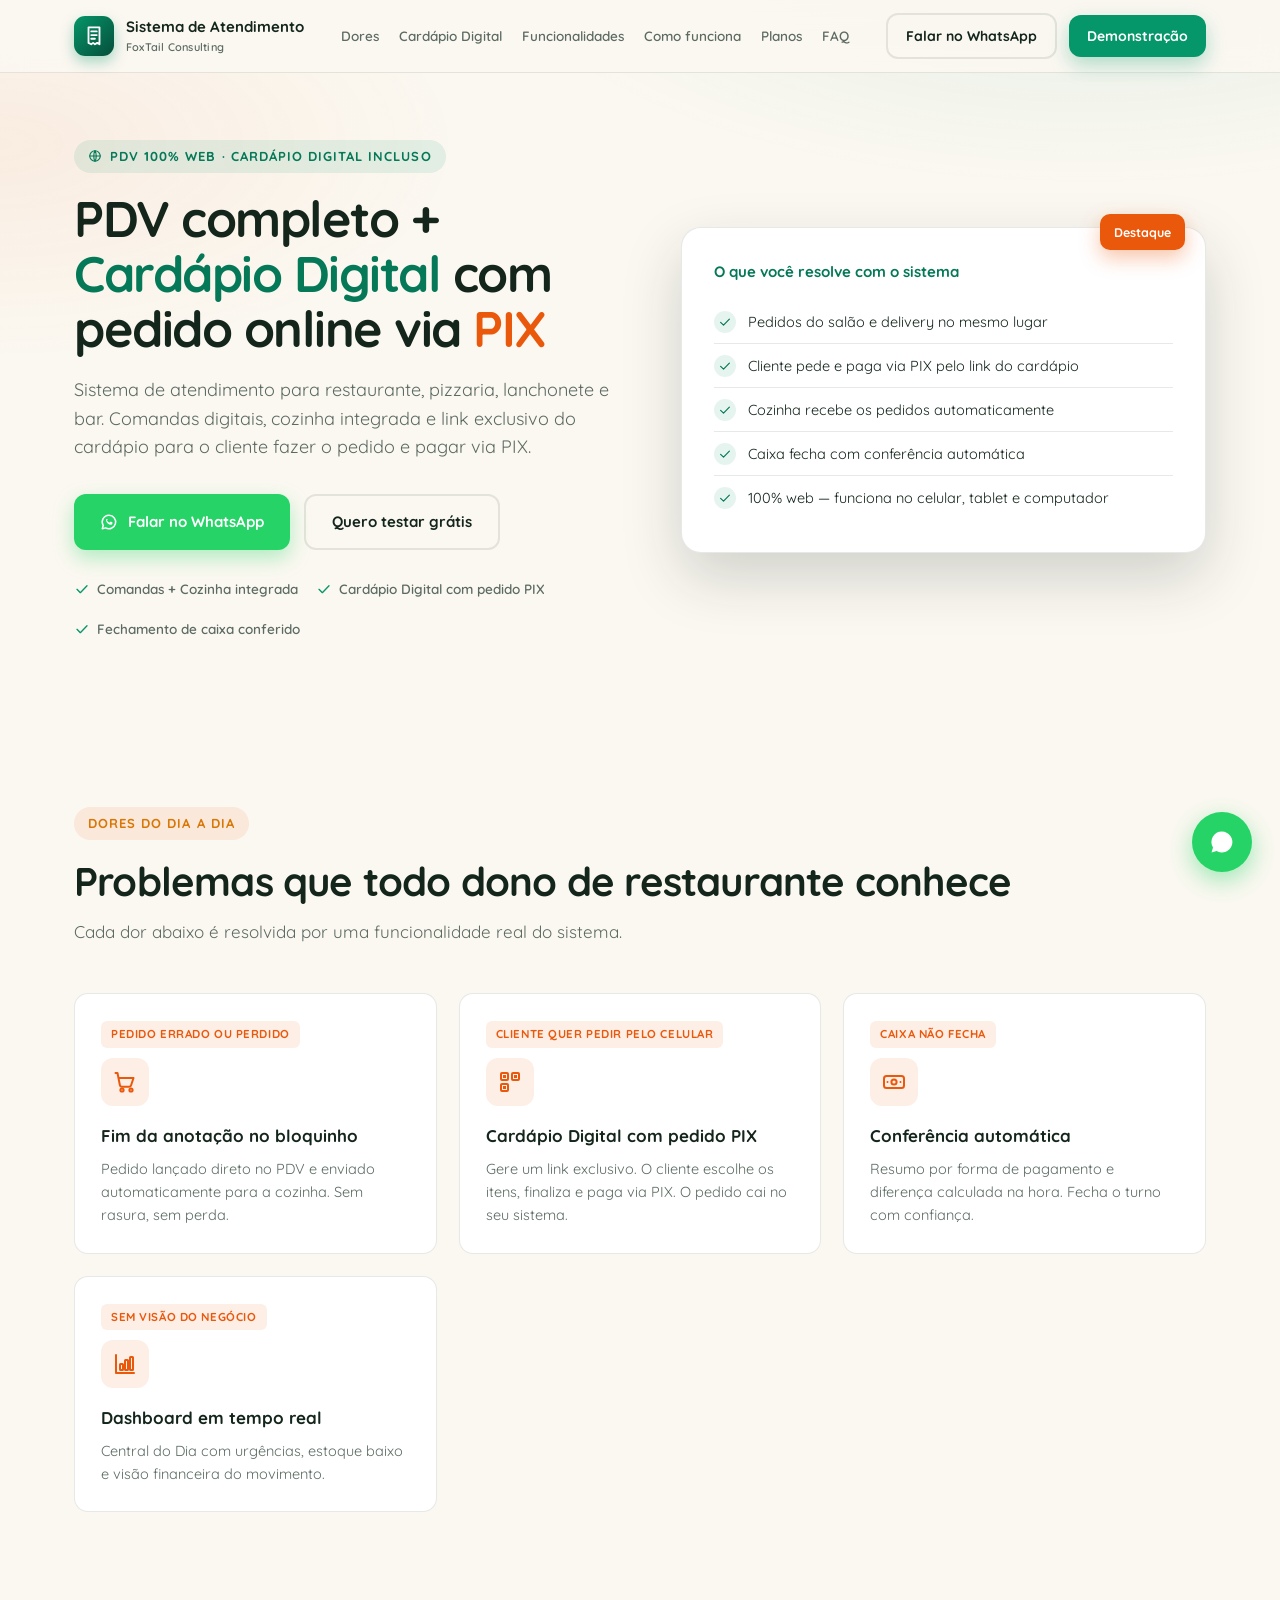
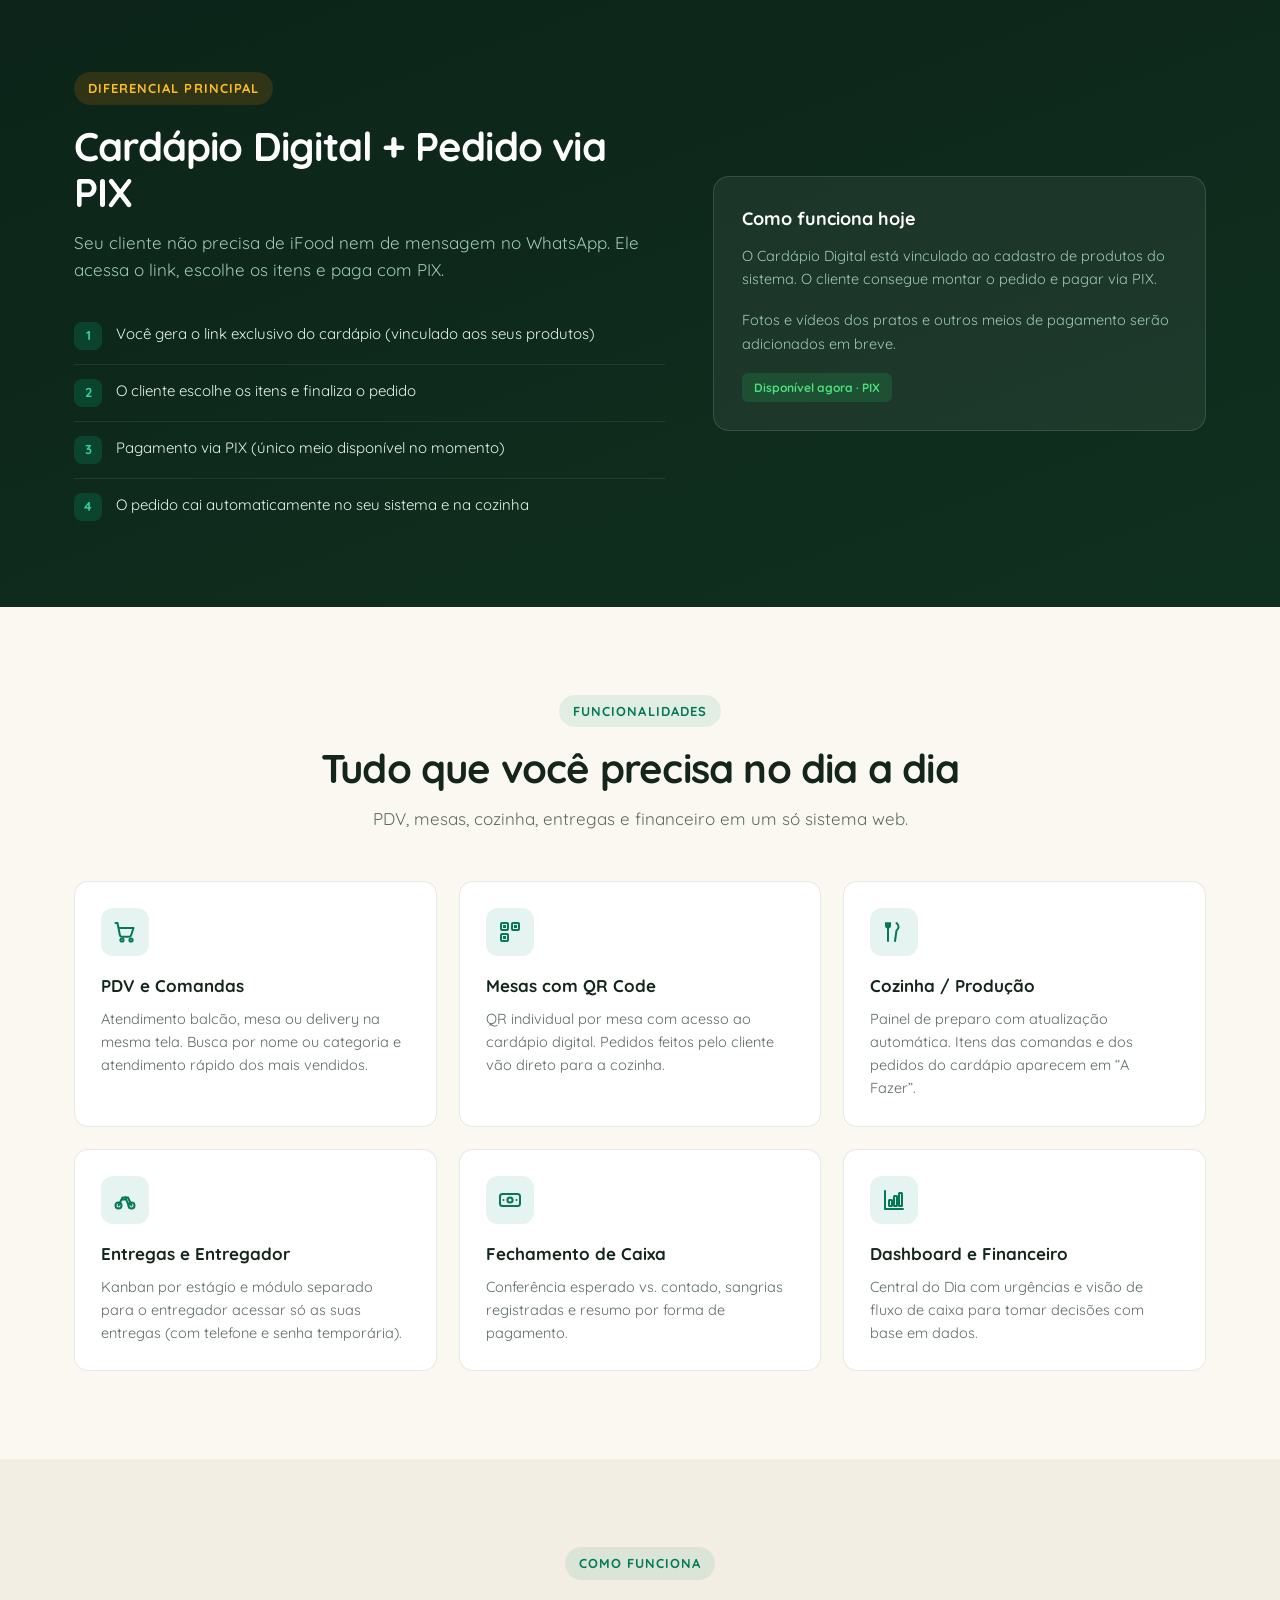
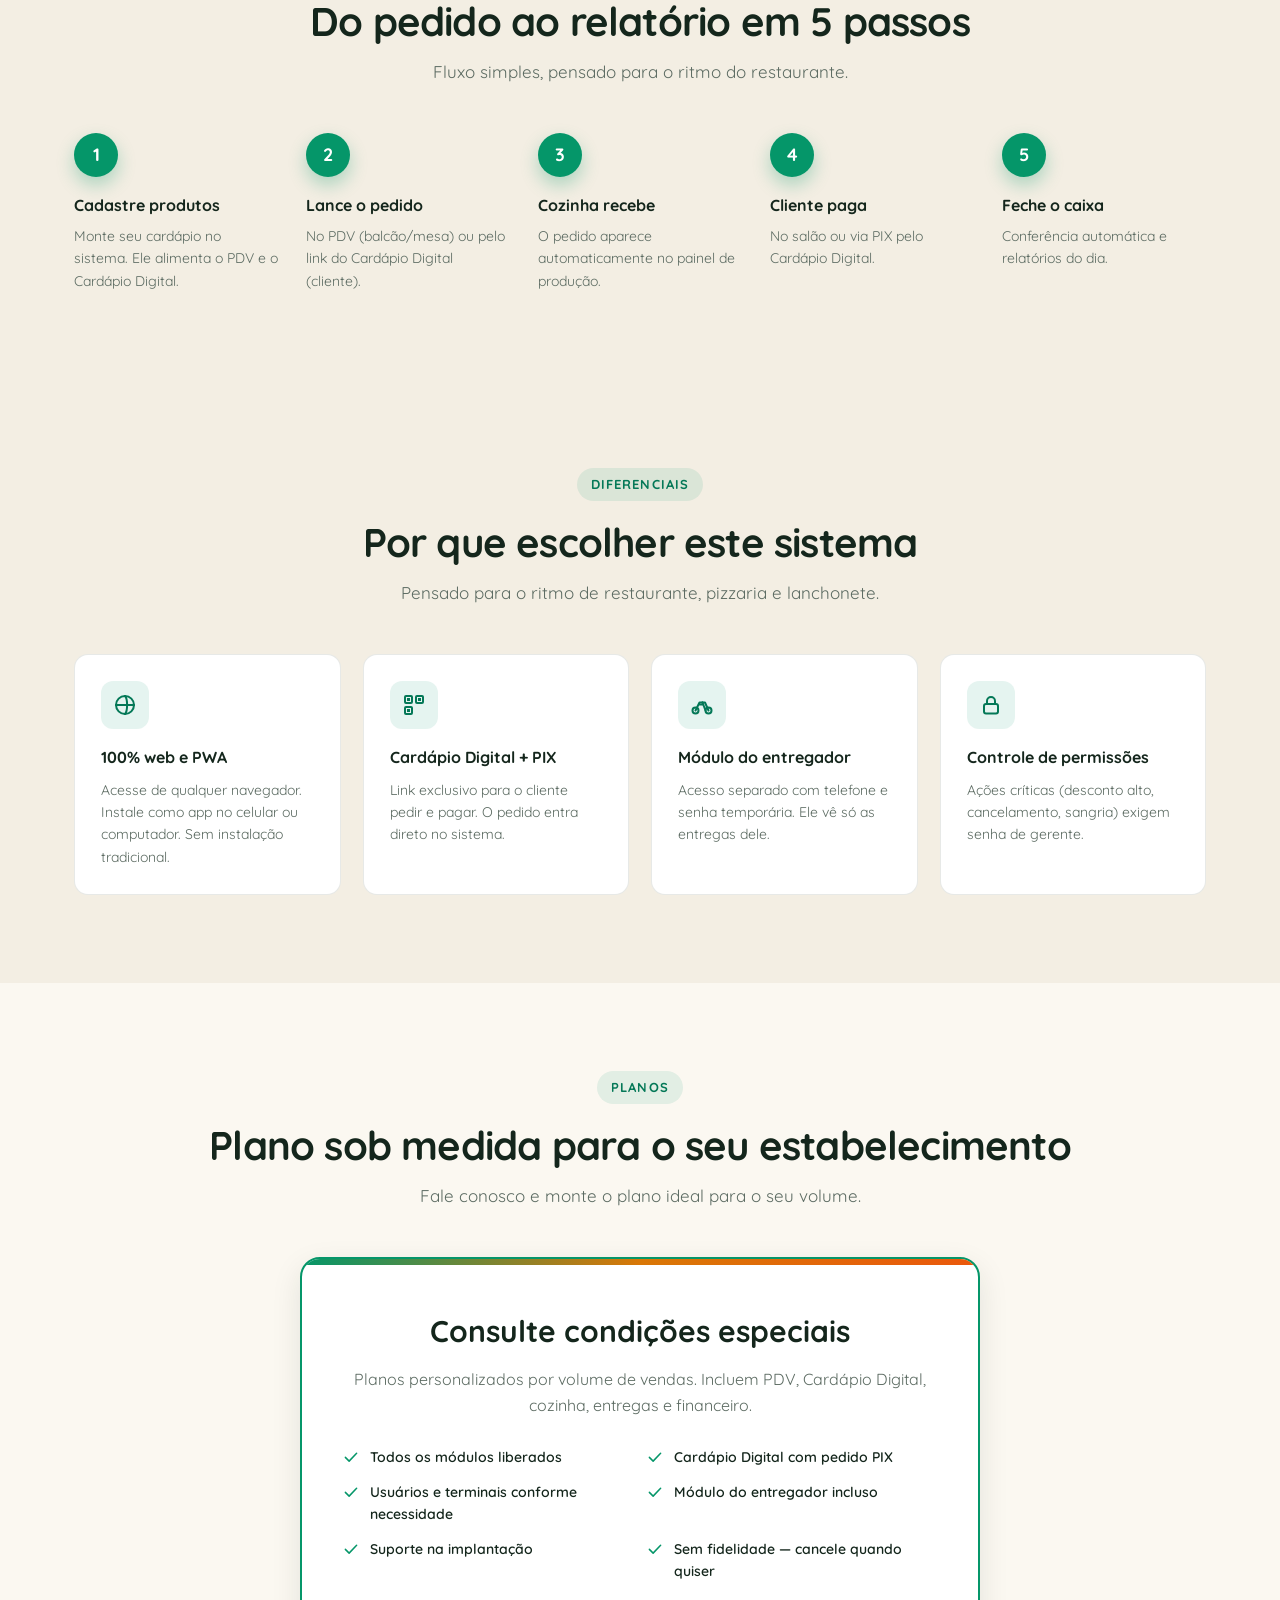
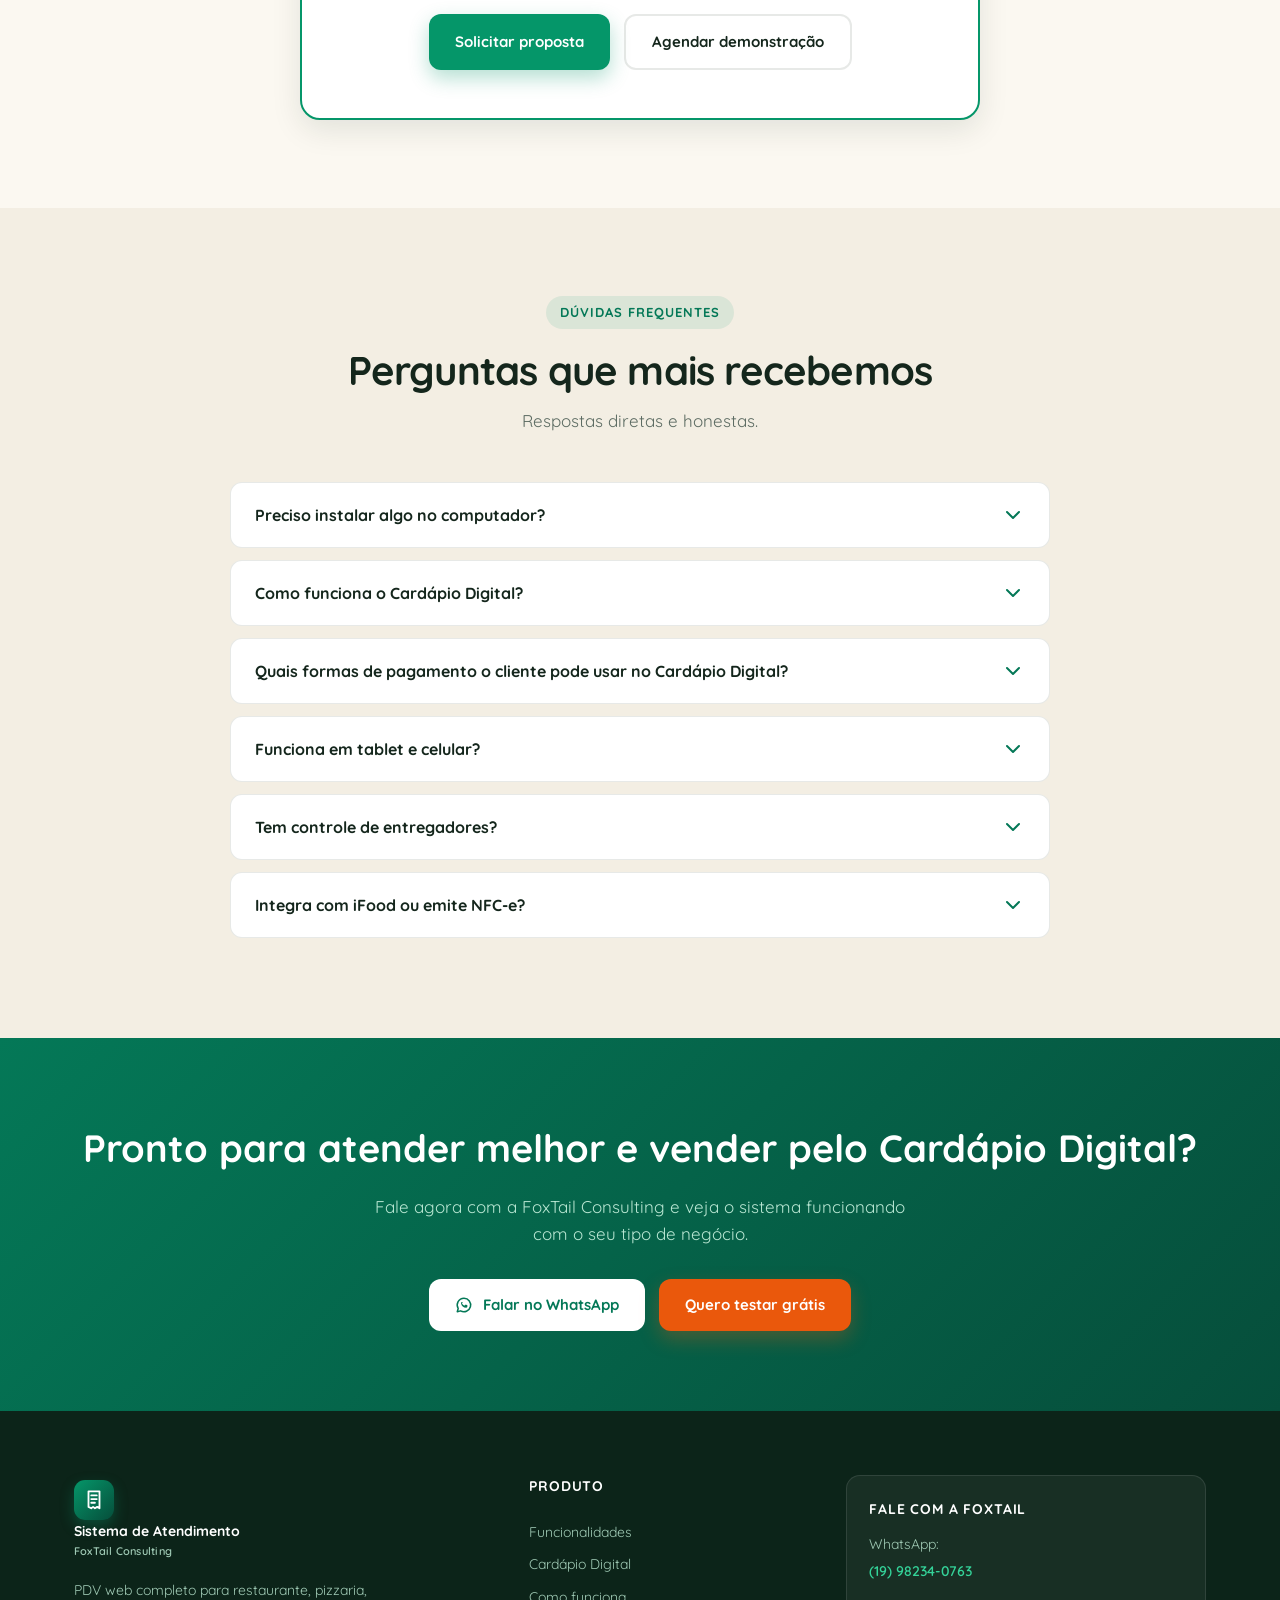
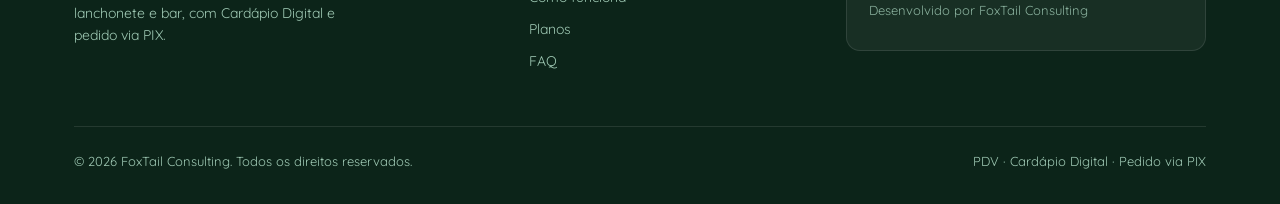
==== index.html @ 8d84fbb8 "Add files via upload" ====
<!DOCTYPE html>
<html lang="pt-BR">
<head>
<meta charset="UTF-8">
<meta name="viewport" content="width=device-width, initial-scale=1.0">
<title>PDV para Restaurante, Pizzaria e Lanchonete + Cardápio Digital com Pedido PIX | FoxTail Consulting</title>
<meta name="description" content="Sistema PDV completo para restaurantes, pizzarias e lanchonetes. Comandas digitais, cozinha integrada e Cardápio Digital com pedido online via PIX. Demonstração gratuita pela FoxTail Consulting.">
<meta name="keywords" content="PDV restaurante, sistema PDV pizzaria, cardápio digital, pedido online PIX, comanda digital, PDV web, sistema para lanchonete">
<meta name="author" content="FoxTail Consulting">
<meta name="robots" content="index, follow">
<meta property="og:title" content="PDV + Cardápio Digital com Pedido PIX | FoxTail Consulting">
<meta property="og:description" content="Atenda mais rápido no salão e venda pelo link do cardápio com pagamento via PIX. Sistema completo para restaurantes, pizzarias e lanchonetes.">
<meta property="og:type" content="website">
<meta property="og:locale" content="pt_BR">
<meta name="twitter:card" content="summary_large_image">
<link rel="icon" href="data:image/svg+xml,<svg xmlns='http://www.w3.org/2000/svg' viewBox='0 0 100 100'><rect width='100' height='100' rx='22' fill='%23059669'/><path d='M28 28h44v8H28zm0 16h32v8H28zm0 16h38v8H28zm0 16h26v8H28z' fill='white'/></svg>" type="image/svg+xml">
<link rel="apple-touch-icon" href="data:image/svg+xml,<svg xmlns='http://www.w3.org/2000/svg' viewBox='0 0 100 100'><rect width='100' height='100' rx='22' fill='%23059669'/><path d='M28 28h44v8H28zm0 16h32v8H28zm0 16h38v8H28zm0 16h26v8H28z' fill='white'/></svg>">
<link rel="preconnect" href="https://fonts.googleapis.com">
<link rel="preconnect" href="https://fonts.gstatic.com" crossorigin>
<link href="https://fonts.googleapis.com/css2?family=Quicksand:wght@400;500;600;700&display=swap" rel="stylesheet">
<style>
:root{
  --bg:#fbf8f1; --bg-soft:#f3eee3; --card:#ffffff;
  --text:#14261c; --muted:#5c6b62;
  --emerald:#059669; --emerald-dark:#047857; --emerald-deep:#064e3b;
  --emerald-soft:rgba(5,150,105,.10);
  --amber:#d97706; --orange:#ea580c; --orange-soft:rgba(234,88,12,.10);
  --border:rgba(20,38,28,.10); --dark:#0c2419; --dark-soft:#10301f;
  --radius:14px; --shadow:0 10px 30px rgba(12,36,25,.10);
  --shadow-lg:0 24px 60px rgba(12,36,25,.18);
}
*{margin:0;padding:0;box-sizing:border-box}
html{scroll-behavior:smooth}
body{font-family:'Quicksand',system-ui,-apple-system,sans-serif;background:var(--bg);color:var(--text);line-height:1.6;-webkit-font-smoothing:antialiased}
img{max-width:100%;display:block}
a{color:inherit;text-decoration:none}
button{font-family:inherit;cursor:pointer;border:none;background:none}
.container{max-width:1180px;margin:0 auto;padding:0 24px}
section{padding:88px 0}
.eyebrow{display:inline-flex;align-items:center;gap:8px;font-size:13px;font-weight:700;letter-spacing:.08em;text-transform:uppercase;color:var(--emerald-dark);background:var(--emerald-soft);padding:6px 14px;border-radius:999px;margin-bottom:18px}
.eyebrow.amber{color:var(--amber);background:var(--orange-soft)}
h2.section-title{font-size:clamp(28px,4vw,40px);font-weight:700;line-height:1.15;letter-spacing:-.02em;margin-bottom:14px}
p.section-sub{font-size:17px;color:var(--muted);max-width:640px;margin-bottom:48px}
.center{text-align:center}
.center p.section-sub{margin-left:auto;margin-right:auto}

.svg-sprite{position:absolute;width:0;height:0;overflow:hidden}
.icon{width:24px;height:24px;stroke:currentColor;fill:none;stroke-width:2;stroke-linecap:round;stroke-linejoin:round;flex-shrink:0}

.btn{display:inline-flex;align-items:center;justify-content:center;gap:10px;padding:14px 26px;border-radius:12px;font-weight:700;font-size:15px;transition:transform .2s ease,box-shadow .2s ease,background .2s ease;white-space:nowrap}
.btn:hover{transform:translateY(-2px)}
.btn-primary{background:var(--emerald);color:#fff;box-shadow:0 8px 20px rgba(5,150,105,.30)}
.btn-primary:hover{background:var(--emerald-dark);box-shadow:0 12px 26px rgba(5,150,105,.38)}
.btn-orange{background:var(--orange);color:#fff;box-shadow:0 8px 20px rgba(234,88,12,.30)}
.btn-orange:hover{background:#c2410c}
.btn-outline{background:transparent;color:var(--text);border:2px solid var(--border)}
.btn-outline:hover{border-color:var(--emerald);color:var(--emerald-dark)}
.btn-light{background:#fff;color:var(--emerald-dark)}
.btn-light:hover{background:#f0fdf4}
.btn-whatsapp{background:#25D366;color:#fff;box-shadow:0 8px 20px rgba(37,211,102,.35)}
.btn-whatsapp:hover{background:#1da851}
.btn .icon{width:18px;height:18px}

header{position:fixed;top:0;left:0;right:0;z-index:100;background:rgba(251,248,241,.92);backdrop-filter:blur(12px);-webkit-backdrop-filter:blur(12px);border-bottom:1px solid var(--border)}
.nav{display:flex;align-items:center;justify-content:space-between;height:72px}
.logo{display:flex;align-items:center;gap:12px;font-weight:700;font-size:15px;white-space:nowrap}
.logo-mark{width:40px;height:40px;border-radius:11px;background:linear-gradient(135deg,var(--emerald),var(--emerald-deep));display:flex;align-items:center;justify-content:center;color:#fff;box-shadow:0 6px 14px rgba(5,150,105,.35)}
.logo-mark .icon{width:22px;height:22px}
.logo small{display:block;font-size:11px;font-weight:600;color:var(--muted);letter-spacing:.02em}
.nav-links{display:flex;align-items:center;gap:20px;font-size:13.5px;font-weight:600;color:var(--muted);white-space:nowrap}
.nav-links a:hover{color:var(--emerald-dark)}
.nav-cta{display:flex;align-items:center;gap:12px}
.nav-cta .btn{padding:10px 18px;font-size:14px}
.menu-toggle{display:none;color:var(--text)}

.hero{padding:140px 0 80px;position:relative;overflow:hidden;background:
  radial-gradient(ellipse 80% 60% at 85% -10%, rgba(5,150,105,.10), transparent 60%),
  radial-gradient(ellipse 60% 50% at 0% 20%, rgba(234,88,12,.07), transparent 60%),
  var(--bg)}
.hero-grid{display:grid;grid-template-columns:1.05fr 1fr;gap:56px;align-items:center}
.hero h1{font-size:clamp(32px,4.8vw,50px);font-weight:700;line-height:1.1;letter-spacing:-.03em;margin-bottom:20px}
.hero h1 .hl{color:var(--emerald-dark)}
.hero h1 .hl-amber{color:var(--orange)}
.hero p.lead{font-size:18px;color:var(--muted);margin-bottom:32px;max-width:540px}
.hero-ctas{display:flex;gap:14px;flex-wrap:wrap;margin-bottom:28px}
.hero-trust{display:flex;flex-wrap:wrap;gap:18px;font-size:13.5px;font-weight:600;color:var(--muted)}
.hero-trust span{display:inline-flex;align-items:center;gap:7px}
.hero-trust .icon{width:16px;height:16px;color:var(--emerald)}

.hero-visual{background:var(--card);border-radius:20px;border:1px solid var(--border);box-shadow:var(--shadow-lg);padding:32px;position:relative}
.hero-visual h3{font-size:15px;font-weight:700;margin-bottom:16px;color:var(--emerald-dark)}
.hero-visual ul{list-style:none}
.hero-visual li{display:flex;align-items:flex-start;gap:12px;padding:10px 0;border-bottom:1px solid var(--border);font-size:14.5px}
.hero-visual li:last-child{border-bottom:none}
.hero-visual .check{width:22px;height:22px;border-radius:50%;background:var(--emerald-soft);color:var(--emerald-dark);display:flex;align-items:center;justify-content:center;flex-shrink:0;margin-top:1px}
.hero-visual .check .icon{width:14px;height:14px}
.hero-badge{position:absolute;top:-14px;right:20px;background:var(--orange);color:#fff;padding:8px 14px;border-radius:10px;font-size:12.5px;font-weight:700;box-shadow:0 8px 20px rgba(234,88,12,.35)}

.grid{display:grid;grid-template-columns:repeat(auto-fit,minmax(300px,1fr));gap:22px}
.card{background:var(--card);border:1px solid var(--border);border-radius:var(--radius);padding:26px;transition:transform .25s ease,box-shadow .25s ease,border-color .25s ease}
.card:hover{transform:translateY(-4px);box-shadow:var(--shadow);border-color:rgba(5,150,105,.30)}
.card-icon{width:48px;height:48px;border-radius:12px;background:var(--emerald-soft);color:var(--emerald-dark);display:flex;align-items:center;justify-content:center;margin-bottom:16px}
.card-icon.amber{background:var(--orange-soft);color:var(--orange)}
.card h3{font-size:17px;font-weight:700;margin-bottom:8px}
.card p{font-size:14.5px;color:var(--muted)}
.card .dor-tag{display:inline-block;font-size:11.5px;font-weight:700;letter-spacing:.05em;text-transform:uppercase;color:var(--orange);background:var(--orange-soft);padding:4px 10px;border-radius:6px;margin-bottom:10px}

.highlight-band{background:linear-gradient(160deg,var(--dark) 0%,var(--dark-soft) 100%);color:#e8f5ee;padding:72px 0}
.highlight-band .section-title{color:#fff}
.highlight-band .section-sub{color:#9fc9b4}
.highlight-band .eyebrow{background:rgba(217,119,6,.18);color:#fbbf24}
.highlight-grid{display:grid;grid-template-columns:1.2fr 1fr;gap:48px;align-items:center}
.highlight-list{list-style:none;margin-top:24px}
.highlight-list li{display:flex;gap:14px;padding:14px 0;border-bottom:1px solid rgba(255,255,255,.08);font-size:15px}
.highlight-list li:last-child{border-bottom:none}
.highlight-list .num{width:28px;height:28px;border-radius:8px;background:rgba(5,150,105,.25);color:#34d399;display:flex;align-items:center;justify-content:center;font-weight:700;font-size:13px;flex-shrink:0}
.highlight-box{background:rgba(255,255,255,.06);border:1px solid rgba(255,255,255,.12);border-radius:16px;padding:28px}
.highlight-box h4{color:#fff;font-size:18px;margin-bottom:10px}
.highlight-box p{color:#9fc9b4;font-size:14.5px;margin-bottom:18px}
.highlight-box .tag{display:inline-block;background:rgba(37,211,102,.15);color:#4ade80;font-size:12px;font-weight:700;padding:5px 12px;border-radius:6px}

.steps{display:grid;grid-template-columns:repeat(auto-fit,minmax(200px,1fr));gap:28px}
.step-num{width:44px;height:44px;border-radius:50%;background:var(--emerald);color:#fff;display:flex;align-items:center;justify-content:center;font-weight:700;font-size:18px;margin-bottom:16px;box-shadow:0 8px 18px rgba(5,150,105,.3)}
.step h4{font-size:16px;font-weight:700;margin-bottom:6px}
.step p{font-size:14px;color:var(--muted)}

.diff-band{background:var(--bg-soft)}
.diff-grid{display:grid;grid-template-columns:repeat(auto-fit,minmax(260px,1fr));gap:22px}
.diff-card{background:var(--card);border:1px solid var(--border);border-radius:var(--radius);padding:26px}
.diff-card .card-icon{background:var(--emerald-soft);color:var(--emerald-dark)}
.diff-card h3{font-size:16px;font-weight:700;margin-bottom:8px}
.diff-card p{font-size:14px;color:var(--muted)}

.pricing-card{max-width:680px;margin:0 auto;background:var(--card);border:2px solid var(--emerald);border-radius:20px;padding:48px 40px;text-align:center;box-shadow:var(--shadow);position:relative;overflow:hidden}
.pricing-card::before{content:"";position:absolute;top:0;left:0;right:0;height:6px;background:linear-gradient(90deg,var(--emerald),var(--amber),var(--orange))}
.pricing-card .big{font-size:clamp(22px,3vw,30px);font-weight:700;margin-bottom:12px}
.pricing-card p{color:var(--muted);margin-bottom:28px;font-size:16px}
.pricing-features{display:grid;grid-template-columns:repeat(auto-fit,minmax(220px,1fr));gap:12px;text-align:left;margin-bottom:32px}
.pricing-features li{list-style:none;display:flex;align-items:flex-start;gap:10px;font-size:14px;font-weight:600}
.pricing-features .icon{width:18px;height:18px;color:var(--emerald);margin-top:2px;flex-shrink:0}
.pricing-ctas{display:flex;gap:14px;justify-content:center;flex-wrap:wrap}

.faq{max-width:820px;margin:0 auto}
.faq-item{background:var(--card);border:1px solid var(--border);border-radius:12px;margin-bottom:12px;overflow:hidden}
.faq-q{width:100%;display:flex;align-items:center;justify-content:space-between;gap:16px;padding:20px 24px;font-size:16px;font-weight:700;text-align:left;color:var(--text)}
.faq-q .chev{transition:transform .3s ease;color:var(--emerald-dark);flex-shrink:0}
.faq-item.open .chev{transform:rotate(180deg)}
.faq-a{max-height:0;overflow:hidden;transition:max-height .35s ease}
.faq-a-inner{padding:0 24px 22px;font-size:14.5px;color:var(--muted);border-top:1px solid var(--border);padding-top:16px;margin:0 24px}
.faq-item.open .faq-a{max-height:500px}

.final-cta{background:linear-gradient(135deg,var(--emerald-dark),var(--emerald-deep));color:#fff;text-align:center;padding:80px 0}
.final-cta h2{font-size:clamp(26px,4vw,38px);font-weight:700;margin-bottom:14px}
.final-cta p{color:#b8e6d2;margin-bottom:32px;font-size:17px;max-width:560px;margin-left:auto;margin-right:auto}

footer{background:var(--dark);color:#9fc9b4;padding:64px 0 32px}
.footer-grid{display:grid;grid-template-columns:1.5fr 1fr 1.3fr;gap:40px;margin-bottom:48px}
.footer-col h4{color:#fff;font-size:14px;font-weight:700;text-transform:uppercase;letter-spacing:.06em;margin-bottom:18px}
.footer-col a{display:block;font-size:14px;padding:5px 0;color:#9fc9b4;transition:color .2s}
.footer-col a:hover{color:#34d399}
.footer-brand p{font-size:14px;margin-top:14px;max-width:300px}
.footer-brand .logo{color:#fff}
.footer-brand .logo small{color:#9fc9b4}
.footer-contact{background:rgba(255,255,255,.05);border:1px solid rgba(255,255,255,.10);border-radius:14px;padding:22px}
.footer-contact h4{color:#fff;margin-bottom:12px}
.footer-contact p{font-size:14px;margin-bottom:8px}
.footer-contact a{color:#34d399;font-weight:600}
.footer-bottom{border-top:1px solid rgba(255,255,255,.10);padding-top:24px;display:flex;justify-content:space-between;flex-wrap:wrap;gap:12px;font-size:13px}

.whatsapp-float{position:fixed;bottom:28px;right:28px;width:60px;height:60px;background:#25D366;border-radius:50%;display:flex;align-items:center;justify-content:center;box-shadow:0 8px 24px rgba(37,211,102,.45);z-index:999;transition:transform .2s}
.whatsapp-float:hover{transform:scale(1.08)}
.whatsapp-float svg{width:28px;height:28px;fill:#fff}

.reveal{opacity:0;transform:translateY(24px);transition:opacity .7s ease,transform .7s ease}
.reveal.visible{opacity:1;transform:translateY(0)}

@media (max-width:960px){
  .hero-grid,.highlight-grid{grid-template-columns:1fr;gap:40px}
  .footer-grid{grid-template-columns:1fr 1fr}
  .nav-links{display:none;position:absolute;top:72px;left:0;right:0;background:var(--bg);flex-direction:column;gap:0;padding:12px 24px;border-bottom:1px solid var(--border);box-shadow:var(--shadow)}
  .nav-links.open{display:flex}
  .nav-links a{padding:14px 0;border-bottom:1px solid var(--border);width:100%}
  .menu-toggle{display:block}
  .nav-cta .btn-outline{display:none}
  section{padding:64px 0}
}
@media (max-width:560px){
  .footer-grid{grid-template-columns:1fr}
  .pricing-card{padding:36px 24px}
  .hero-ctas .btn{width:100%}
  .whatsapp-float{bottom:20px;right:20px;width:54px;height:54px}
}
</style>
</head>
<body>

<svg class="svg-sprite" xmlns="http://www.w3.org/2000/svg">
  <symbol id="i-receipt" viewBox="0 0 24 24"><path d="M6 2.5h12V21l-2.5-1.5L13 21l-2-1.5L9 21l-3-1.5V2.5z"/><path d="M9 7h6M9 11h6M9 15h4"/></symbol>
  <symbol id="i-check" viewBox="0 0 24 24"><path d="M4.5 12.5l5 5L19.5 7"/></symbol>
  <symbol id="i-arrow" viewBox="0 0 24 24"><path d="M4 12h15M13 6l6 6-6 6"/></symbol>
  <symbol id="i-globe" viewBox="0 0 24 24"><circle cx="12" cy="12" r="9"/><path d="M3 12h18"/><path d="M12 3c2.8 3 2.8 15 0 18M12 3c-2.8 3-2.8 15 0 18"/></symbol>
  <symbol id="i-cart" viewBox="0 0 24 24"><circle cx="9" cy="20" r="1.6"/><circle cx="18" cy="20" r="1.6"/><path d="M2.5 3h2l2.4 12.2a2 2 0 0 0 2 1.6h7.2a2 2 0 0 0 2-1.5L20.5 8H6"/></symbol>
  <symbol id="i-utensils" viewBox="0 0 24 24"><path d="M6 3v4"/><path d="M4 3v2.5a2 2 0 0 0 4 0V3"/><path d="M6 7v14"/><path d="M14.5 3c2.8 2.2 2.8 5.5 0 7.5l-1.5 10.5"/></symbol>
  <symbol id="i-bike" viewBox="0 0 24 24"><circle cx="5.5" cy="17.5" r="3"/><circle cx="18.5" cy="17.5" r="3"/><path d="M5.5 17.5l4-8h3"/><path d="M12.5 9.5l3 8"/><path d="M12.5 9.5h2.5l3.5 8"/><path d="M9.5 11.5h3"/></symbol>
  <symbol id="i-cash" viewBox="0 0 24 24"><rect x="2" y="6" width="20" height="12" rx="2.5"/><circle cx="12" cy="12" r="2.6"/><path d="M5.5 12h.01M18.5 12h.01"/></symbol>
  <symbol id="i-chart" viewBox="0 0 24 24"><path d="M3 3v18h18"/><rect x="7" y="12" width="3" height="6" rx=".5"/><rect x="12" y="8" width="3" height="10" rx=".5"/><rect x="17" y="5" width="3" height="13" rx=".5"/></symbol>
  <symbol id="i-qr" viewBox="0 0 24 24"><rect x="3" y="3" width="7" height="7" rx="1"/><rect x="14" y="3" width="7" height="7" rx="1"/><rect x="3" y="14" width="7" height="7" rx="1"/><rect x="5" y="5" width="3" height="3" fill="currentColor" stroke="none"/><rect x="16" y="5" width="3" height="3" fill="currentColor" stroke="none"/><rect x="5" y="16" width="3" height="3" fill="currentColor" stroke="none"/></symbol>
  <symbol id="i-phone" viewBox="0 0 24 24"><path d="M5 4h3.5l1.8 4.5-2.3 1.6a12 12 0 0 0 5 5l1.6-2.3L19.5 14.5V18a2 2 0 0 1-2.2 2A15.5 15.5 0 0 1 3 6.7 2 2 0 0 1 5 4z"/></symbol>
  <symbol id="i-lock" viewBox="0 0 24 24"><rect x="5" y="11" width="14" height="9.5" rx="2"/><path d="M8 11V8a4 4 0 0 1 8 0v3"/></symbol>
  <symbol id="i-globe2" viewBox="0 0 24 24"><circle cx="12" cy="12" r="9"/><path d="M3 12h18M12 3c2.8 3 2.8 15 0 18"/></symbol>
  <symbol id="i-chev" viewBox="0 0 24 24"><path d="M6 9l6 6 6-6"/></symbol>
  <symbol id="i-menu" viewBox="0 0 24 24"><path d="M4 7h16M4 12h16M4 17h16"/></symbol>
  <symbol id="i-x" viewBox="0 0 24 24"><path d="M6 6l12 12M18 6L6 18"/></symbol>
  <symbol id="i-whats" viewBox="0 0 24 24"><path d="M12 3a9 9 0 0 0-7.7 13.7L3 21l4.4-1.2A9 9 0 1 0 12 3z"/><path d="M9 8.5c.3 2 2 3.8 4 4.2l1.3-1.3 2.2 1v1.6c0 .8-.7 1.5-1.5 1.5A7.5 7.5 0 0 1 8 9.5c0-.8.7-1.5 1.5-1.5h1l-1.5 2z" fill="currentColor" stroke="none"/></symbol>
</svg>

<!-- HEADER -->
<header>
  <div class="container nav">
    <a href="#" class="logo">
      <span class="logo-mark"><svg class="icon"><use href="#i-receipt"/></svg></span>
      <span>Sistema de Atendimento<small>FoxTail Consulting</small></span>
    </a>
    <nav class="nav-links" id="navLinks">
      <a href="#dores">Dores</a>
      <a href="#cardapio">Cardápio Digital</a>
      <a href="#funcionalidades">Funcionalidades</a>
      <a href="#como-funciona">Como funciona</a>
      <a href="#planos">Planos</a>
      <a href="#faq">FAQ</a>
    </nav>
    <div class="nav-cta">
      <a href="https://wa.me/5519982340763?text=Olá! Quero saber mais sobre o PDV" class="btn btn-outline" target="_blank" rel="noopener">Falar no WhatsApp</a>
      <a href="https://wa.me/5519982340763?text=Olá! Quero uma demonstração do sistema" class="btn btn-primary" target="_blank" rel="noopener">Demonstração</a>
      <button class="menu-toggle" id="menuToggle" aria-label="Abrir menu"><svg class="icon"><use href="#i-menu"/></svg></button>
    </div>
  </div>
</header>

<!-- HERO -->
<section class="hero" id="topo">
  <div class="container hero-grid">
    <div class="reveal">
      <span class="eyebrow"><svg class="icon" style="width:14px;height:14px"><use href="#i-globe"/></svg> PDV 100% web · Cardápio Digital incluso</span>
      <h1>PDV completo + <span class="hl">Cardápio Digital</span> com pedido online via <span class="hl-amber">PIX</span></h1>
      <p class="lead">Sistema de atendimento para restaurante, pizzaria, lanchonete e bar. Comandas digitais, cozinha integrada e link exclusivo do cardápio para o cliente fazer o pedido e pagar via PIX.</p>
      <div class="hero-ctas">
        <a href="https://wa.me/5519982340763?text=Olá! Quero uma demonstração do PDV + Cardápio Digital" class="btn btn-whatsapp" target="_blank" rel="noopener">
          <svg class="icon"><use href="#i-whats"/></svg> Falar no WhatsApp
        </a>
        <a href="https://wa.me/5519982340763?text=Olá! Quero testar o sistema grátis" class="btn btn-outline" target="_blank" rel="noopener">Quero testar grátis</a>
      </div>
      <div class="hero-trust">
        <span><svg class="icon"><use href="#i-check"/></svg> Comandas + Cozinha integrada</span>
        <span><svg class="icon"><use href="#i-check"/></svg> Cardápio Digital com pedido PIX</span>
        <span><svg class="icon"><use href="#i-check"/></svg> Fechamento de caixa conferido</span>
      </div>
    </div>
    <div class="hero-visual reveal">
      <div class="hero-badge">Destaque</div>
      <h3>O que você resolve com o sistema</h3>
      <ul>
        <li><span class="check"><svg class="icon"><use href="#i-check"/></svg></span> Pedidos do salão e delivery no mesmo lugar</li>
        <li><span class="check"><svg class="icon"><use href="#i-check"/></svg></span> Cliente pede e paga via PIX pelo link do cardápio</li>
        <li><span class="check"><svg class="icon"><use href="#i-check"/></svg></span> Cozinha recebe os pedidos automaticamente</li>
        <li><span class="check"><svg class="icon"><use href="#i-check"/></svg></span> Caixa fecha com conferência automática</li>
        <li><span class="check"><svg class="icon"><use href="#i-check"/></svg></span> 100% web — funciona no celular, tablet e computador</li>
      </ul>
    </div>
  </div>
</section>

<!-- DORES -->
<section id="dores">
  <div class="container">
    <div class="reveal">
      <span class="eyebrow amber">Dores do dia a dia</span>
      <h2 class="section-title">Problemas que todo dono de restaurante conhece</h2>
      <p class="section-sub">Cada dor abaixo é resolvida por uma funcionalidade real do sistema.</p>
    </div>
    <div class="grid">
      <div class="card reveal">
        <span class="dor-tag">Pedido errado ou perdido</span>
        <div class="card-icon amber"><svg class="icon"><use href="#i-cart"/></svg></div>
        <h3>Fim da anotação no bloquinho</h3>
        <p>Pedido lançado direto no PDV e enviado automaticamente para a cozinha. Sem rasura, sem perda.</p>
      </div>
      <div class="card reveal">
        <span class="dor-tag">Cliente quer pedir pelo celular</span>
        <div class="card-icon amber"><svg class="icon"><use href="#i-qr"/></svg></div>
        <h3>Cardápio Digital com pedido PIX</h3>
        <p>Gere um link exclusivo. O cliente escolhe os itens, finaliza e paga via PIX. O pedido cai no seu sistema.</p>
      </div>
      <div class="card reveal">
        <span class="dor-tag">Caixa não fecha</span>
        <div class="card-icon amber"><svg class="icon"><use href="#i-cash"/></svg></div>
        <h3>Conferência automática</h3>
        <p>Resumo por forma de pagamento e diferença calculada na hora. Fecha o turno com confiança.</p>
      </div>
      <div class="card reveal">
        <span class="dor-tag">Sem visão do negócio</span>
        <div class="card-icon amber"><svg class="icon"><use href="#i-chart"/></svg></div>
        <h3>Dashboard em tempo real</h3>
        <p>Central do Dia com urgências, estoque baixo e visão financeira do movimento.</p>
      </div>
    </div>
  </div>
</section>

<!-- CARDÁPIO DIGITAL (DESTAQUE) -->
<section class="highlight-band" id="cardapio">
  <div class="container">
    <div class="highlight-grid">
      <div class="reveal">
        <span class="eyebrow">Diferencial principal</span>
        <h2 class="section-title">Cardápio Digital + Pedido via PIX</h2>
        <p class="section-sub" style="color:#9fc9b4;margin-bottom:0">Seu cliente não precisa de iFood nem de mensagem no WhatsApp. Ele acessa o link, escolhe os itens e paga com PIX.</p>
        <ul class="highlight-list">
          <li><span class="num">1</span> Você gera o link exclusivo do cardápio (vinculado aos seus produtos)</li>
          <li><span class="num">2</span> O cliente escolhe os itens e finaliza o pedido</li>
          <li><span class="num">3</span> Pagamento via PIX (único meio disponível no momento)</li>
          <li><span class="num">4</span> O pedido cai automaticamente no seu sistema e na cozinha</li>
        </ul>
      </div>
      <div class="highlight-box reveal">
        <h4>Como funciona hoje</h4>
        <p>O Cardápio Digital está vinculado ao cadastro de produtos do sistema. O cliente consegue montar o pedido e pagar via PIX.</p>
        <p style="margin-bottom:0">Fotos e vídeos dos pratos e outros meios de pagamento serão adicionados em breve.</p>
        <div style="margin-top:18px">
          <span class="tag">Disponível agora · PIX</span>
        </div>
      </div>
    </div>
  </div>
</section>

<!-- FUNCIONALIDADES -->
<section id="funcionalidades">
  <div class="container">
    <div class="reveal center">
      <span class="eyebrow">Funcionalidades</span>
      <h2 class="section-title">Tudo que você precisa no dia a dia</h2>
      <p class="section-sub">PDV, mesas, cozinha, entregas e financeiro em um só sistema web.</p>
    </div>
    <div class="grid">
      <div class="card reveal">
        <div class="card-icon"><svg class="icon"><use href="#i-cart"/></svg></div>
        <h3>PDV e Comandas</h3>
        <p>Atendimento balcão, mesa ou delivery na mesma tela. Busca por nome ou categoria e atendimento rápido dos mais vendidos.</p>
      </div>
      <div class="card reveal">
        <div class="card-icon"><svg class="icon"><use href="#i-qr"/></svg></div>
        <h3>Mesas com QR Code</h3>
        <p>QR individual por mesa com acesso ao cardápio digital. Pedidos feitos pelo cliente vão direto para a cozinha.</p>
      </div>
      <div class="card reveal">
        <div class="card-icon"><svg class="icon"><use href="#i-utensils"/></svg></div>
        <h3>Cozinha / Produção</h3>
        <p>Painel de preparo com atualização automática. Itens das comandas e dos pedidos do cardápio aparecem em “A Fazer”.</p>
      </div>
      <div class="card reveal">
        <div class="card-icon"><svg class="icon"><use href="#i-bike"/></svg></div>
        <h3>Entregas e Entregador</h3>
        <p>Kanban por estágio e módulo separado para o entregador acessar só as suas entregas (com telefone e senha temporária).</p>
      </div>
      <div class="card reveal">
        <div class="card-icon"><svg class="icon"><use href="#i-cash"/></svg></div>
        <h3>Fechamento de Caixa</h3>
        <p>Conferência esperado vs. contado, sangrias registradas e resumo por forma de pagamento.</p>
      </div>
      <div class="card reveal">
        <div class="card-icon"><svg class="icon"><use href="#i-chart"/></svg></div>
        <h3>Dashboard e Financeiro</h3>
        <p>Central do Dia com urgências e visão de fluxo de caixa para tomar decisões com base em dados.</p>
      </div>
    </div>
  </div>
</section>

<!-- COMO FUNCIONA -->
<section id="como-funciona" style="background:var(--bg-soft)">
  <div class="container">
    <div class="reveal center">
      <span class="eyebrow">Como funciona</span>
      <h2 class="section-title">Do pedido ao relatório em 5 passos</h2>
      <p class="section-sub">Fluxo simples, pensado para o ritmo do restaurante.</p>
    </div>
    <div class="steps">
      <div class="step reveal">
        <div class="step-num">1</div>
        <h4>Cadastre produtos</h4>
        <p>Monte seu cardápio no sistema. Ele alimenta o PDV e o Cardápio Digital.</p>
      </div>
      <div class="step reveal">
        <div class="step-num">2</div>
        <h4>Lance o pedido</h4>
        <p>No PDV (balcão/mesa) ou pelo link do Cardápio Digital (cliente).</p>
      </div>
      <div class="step reveal">
        <div class="step-num">3</div>
        <h4>Cozinha recebe</h4>
        <p>O pedido aparece automaticamente no painel de produção.</p>
      </div>
      <div class="step reveal">
        <div class="step-num">4</div>
        <h4>Cliente paga</h4>
        <p>No salão ou via PIX pelo Cardápio Digital.</p>
      </div>
      <div class="step reveal">
        <div class="step-num">5</div>
        <h4>Feche o caixa</h4>
        <p>Conferência automática e relatórios do dia.</p>
      </div>
    </div>
  </div>
</section>

<!-- DIFERENCIAIS -->
<section class="diff-band" id="diferenciais">
  <div class="container">
    <div class="reveal center">
      <span class="eyebrow">Diferenciais</span>
      <h2 class="section-title">Por que escolher este sistema</h2>
      <p class="section-sub">Pensado para o ritmo de restaurante, pizzaria e lanchonete.</p>
    </div>
    <div class="diff-grid">
      <div class="diff-card reveal">
        <div class="card-icon"><svg class="icon"><use href="#i-globe2"/></svg></div>
        <h3>100% web e PWA</h3>
        <p>Acesse de qualquer navegador. Instale como app no celular ou computador. Sem instalação tradicional.</p>
      </div>
      <div class="diff-card reveal">
        <div class="card-icon"><svg class="icon"><use href="#i-qr"/></svg></div>
        <h3>Cardápio Digital + PIX</h3>
        <p>Link exclusivo para o cliente pedir e pagar. O pedido entra direto no sistema.</p>
      </div>
      <div class="diff-card reveal">
        <div class="card-icon"><svg class="icon"><use href="#i-bike"/></svg></div>
        <h3>Módulo do entregador</h3>
        <p>Acesso separado com telefone e senha temporária. Ele vê só as entregas dele.</p>
      </div>
      <div class="diff-card reveal">
        <div class="card-icon"><svg class="icon"><use href="#i-lock"/></svg></div>
        <h3>Controle de permissões</h3>
        <p>Ações críticas (desconto alto, cancelamento, sangria) exigem senha de gerente.</p>
      </div>
    </div>
  </div>
</section>

<!-- PLANOS -->
<section id="planos">
  <div class="container">
    <div class="reveal center">
      <span class="eyebrow">Planos</span>
      <h2 class="section-title">Plano sob medida para o seu estabelecimento</h2>
      <p class="section-sub">Fale conosco e monte o plano ideal para o seu volume.</p>
    </div>
    <div class="pricing-card reveal">
      <div class="big">Consulte condições especiais</div>
      <p>Planos personalizados por volume de vendas. Incluem PDV, Cardápio Digital, cozinha, entregas e financeiro.</p>
      <ul class="pricing-features">
        <li><svg class="icon"><use href="#i-check"/></svg> Todos os módulos liberados</li>
        <li><svg class="icon"><use href="#i-check"/></svg> Cardápio Digital com pedido PIX</li>
        <li><svg class="icon"><use href="#i-check"/></svg> Usuários e terminais conforme necessidade</li>
        <li><svg class="icon"><use href="#i-check"/></svg> Módulo do entregador incluso</li>
        <li><svg class="icon"><use href="#i-check"/></svg> Suporte na implantação</li>
        <li><svg class="icon"><use href="#i-check"/></svg> Sem fidelidade — cancele quando quiser</li>
      </ul>
      <div class="pricing-ctas">
        <a href="https://wa.me/5519982340763?text=Olá! Quero uma proposta comercial do PDV" class="btn btn-primary" target="_blank" rel="noopener">Solicitar proposta</a>
        <a href="https://wa.me/5519982340763?text=Olá! Quero agendar uma demonstração" class="btn btn-outline" target="_blank" rel="noopener">Agendar demonstração</a>
      </div>
    </div>
  </div>
</section>

<!-- FAQ -->
<section id="faq" style="background:var(--bg-soft)">
  <div class="container">
    <div class="reveal center">
      <span class="eyebrow">Dúvidas frequentes</span>
      <h2 class="section-title">Perguntas que mais recebemos</h2>
      <p class="section-sub">Respostas diretas e honestas.</p>
    </div>
    <div class="faq reveal">
      <div class="faq-item">
        <button class="faq-q">Preciso instalar algo no computador?<svg class="icon chev"><use href="#i-chev"/></svg></button>
        <div class="faq-a"><div class="faq-a-inner">Não. O sistema é 100% web (PWA). Basta abrir o endereço no navegador. Você também pode instalar como app na tela inicial do celular, tablet ou computador.</div></div>
      </div>
      <div class="faq-item">
        <button class="faq-q">Como funciona o Cardápio Digital?<svg class="icon chev"><use href="#i-chev"/></svg></button>
        <div class="faq-a"><div class="faq-a-inner">Você gera um link exclusivo vinculado aos produtos cadastrados. O cliente acessa, escolhe os itens, finaliza o pedido e paga via PIX. O pedido entra automaticamente no sistema e na cozinha. Fotos e vídeos dos pratos ainda não estão disponíveis nesta versão.</div></div>
      </div>
      <div class="faq-item">
        <button class="faq-q">Quais formas de pagamento o cliente pode usar no Cardápio Digital?<svg class="icon chev"><use href="#i-chev"/></svg></button>
        <div class="faq-a"><div class="faq-a-inner">No momento, apenas PIX. Outros meios de pagamento serão adicionados em breve.</div></div>
      </div>
      <div class="faq-item">
        <button class="faq-q">Funciona em tablet e celular?<svg class="icon chev"><use href="#i-chev"/></svg></button>
        <div class="faq-a"><div class="faq-a-inner">Sim. A interface é responsiva e o sistema pode ser instalado como PWA em Android, iOS e desktop.</div></div>
      </div>
      <div class="faq-item">
        <button class="faq-q">Tem controle de entregadores?<svg class="icon chev"><use href="#i-chev"/></svg></button>
        <div class="faq-a"><div class="faq-a-inner">Sim. Existe um módulo separado em que o entregador acessa com telefone e senha temporária e vê apenas as entregas dele.</div></div>
      </div>
      <div class="faq-item">
        <button class="faq-q">Integra com iFood ou emite NFC-e?<svg class="icon chev"><use href="#i-chev"/></svg></button>
        <div class="faq-a"><div class="faq-a-inner">Nesta versão não há integração nativa com iFood, Rappi, TEF ou emissão de NFC-e/SAT. O foco atual é o fluxo interno do estabelecimento + Cardápio Digital com PIX. Confirme na demonstração se há integrações planejadas para o seu caso.</div></div>
      </div>
    </div>
  </div>
</section>

<!-- CTA FINAL -->
<section class="final-cta" id="contato">
  <div class="container reveal">
    <h2>Pronto para atender melhor e vender pelo Cardápio Digital?</h2>
    <p>Fale agora com a FoxTail Consulting e veja o sistema funcionando com o seu tipo de negócio.</p>
    <div style="display:flex;gap:14px;justify-content:center;flex-wrap:wrap">
      <a href="https://wa.me/5519982340763?text=Olá! Quero uma demonstração do PDV + Cardápio Digital" class="btn btn-light" target="_blank" rel="noopener">
        <svg class="icon"><use href="#i-whats"/></svg> Falar no WhatsApp
      </a>
      <a href="https://wa.me/5519982340763?text=Olá! Quero testar o sistema" class="btn btn-orange" target="_blank" rel="noopener">Quero testar grátis</a>
    </div>
  </div>
</section>

<!-- FOOTER -->
<footer>
  <div class="container">
    <div class="footer-grid">
      <div class="footer-col footer-brand">
        <a href="#" class="logo">
          <span class="logo-mark"><svg class="icon"><use href="#i-receipt"/></svg></span>
          <span>Sistema de Atendimento<small>FoxTail Consulting</small></span>
        </a>
        <p>PDV web completo para restaurante, pizzaria, lanchonete e bar, com Cardápio Digital e pedido via PIX.</p>
      </div>
      <div class="footer-col">
        <h4>Produto</h4>
        <a href="#funcionalidades">Funcionalidades</a>
        <a href="#cardapio">Cardápio Digital</a>
        <a href="#como-funciona">Como funciona</a>
        <a href="#planos">Planos</a>
        <a href="#faq">FAQ</a>
      </div>
      <div class="footer-col">
        <div class="footer-contact">
          <h4>Fale com a FoxTail</h4>
          <p>WhatsApp: <a href="https://wa.me/5519982340763" target="_blank" rel="noopener">(19) 98234-0763</a></p>
          <p style="margin-top:12px;font-size:13px;opacity:.85">Desenvolvido por FoxTail Consulting</p>
        </div>
      </div>
    </div>
    <div class="footer-bottom">
      <span>&copy; 2026 FoxTail Consulting. Todos os direitos reservados.</span>
      <span>PDV · Cardápio Digital · Pedido via PIX</span>
    </div>
  </div>
</footer>

<!-- WhatsApp flutuante -->
<a href="https://wa.me/5519982340763?text=Olá! Vim pelo site e quero saber mais sobre o PDV + Cardápio Digital" 
   class="whatsapp-float" 
   target="_blank" 
   rel="noopener"
   aria-label="Falar no WhatsApp">
  <svg viewBox="0 0 24 24"><path d="M12 3a9 9 0 0 0-7.7 13.7L3 21l4.4-1.2A9 9 0 1 0 12 3z"/><path d="M9 8.5c.3 2 2 3.8 4 4.2l1.3-1.3 2.2 1v1.6c0 .8-.7 1.5-1.5 1.5A7.5 7.5 0 0 1 8 9.5c0-.8.7-1.5 1.5-1.5h1l-1.5 2z" fill="#fff"/></svg>
</a>

<script>
(function(){
  // Scroll reveal
  var io = new IntersectionObserver(function(entries){
    entries.forEach(function(e){
      if(e.isIntersecting){ e.target.classList.add('visible'); io.unobserve(e.target); }
    });
  }, {threshold:0.12});
  document.querySelectorAll('.reveal').forEach(function(el){ io.observe(el); });

  // FAQ accordion
  document.querySelectorAll('.faq-q').forEach(function(btn){
    btn.addEventListener('click', function(){
      var item = btn.parentElement;
      var wasOpen = item.classList.contains('open');
      document.querySelectorAll('.faq-item.open').forEach(function(i){ i.classList.remove('open'); });
      if(!wasOpen) item.classList.add('open');
    });
  });

  // Mobile menu
  var toggle = document.getElementById('menuToggle');
  var links = document.getElementById('navLinks');
  if(toggle && links){
    toggle.addEventListener('click', function(){
      links.classList.toggle('open');
      var open = links.classList.contains('open');
      toggle.innerHTML = '<svg class="icon"><use href="#'+(open?'i-x':'i-menu')+'"/></svg>';
    });
    links.querySelectorAll('a').forEach(function(a){
      a.addEventListener('click', function(){ links.classList.remove('open'); toggle.innerHTML = '<svg class="icon"><use href="#i-menu"/></svg>'; });
    });
  }
})();
</script>
</body>
</html>
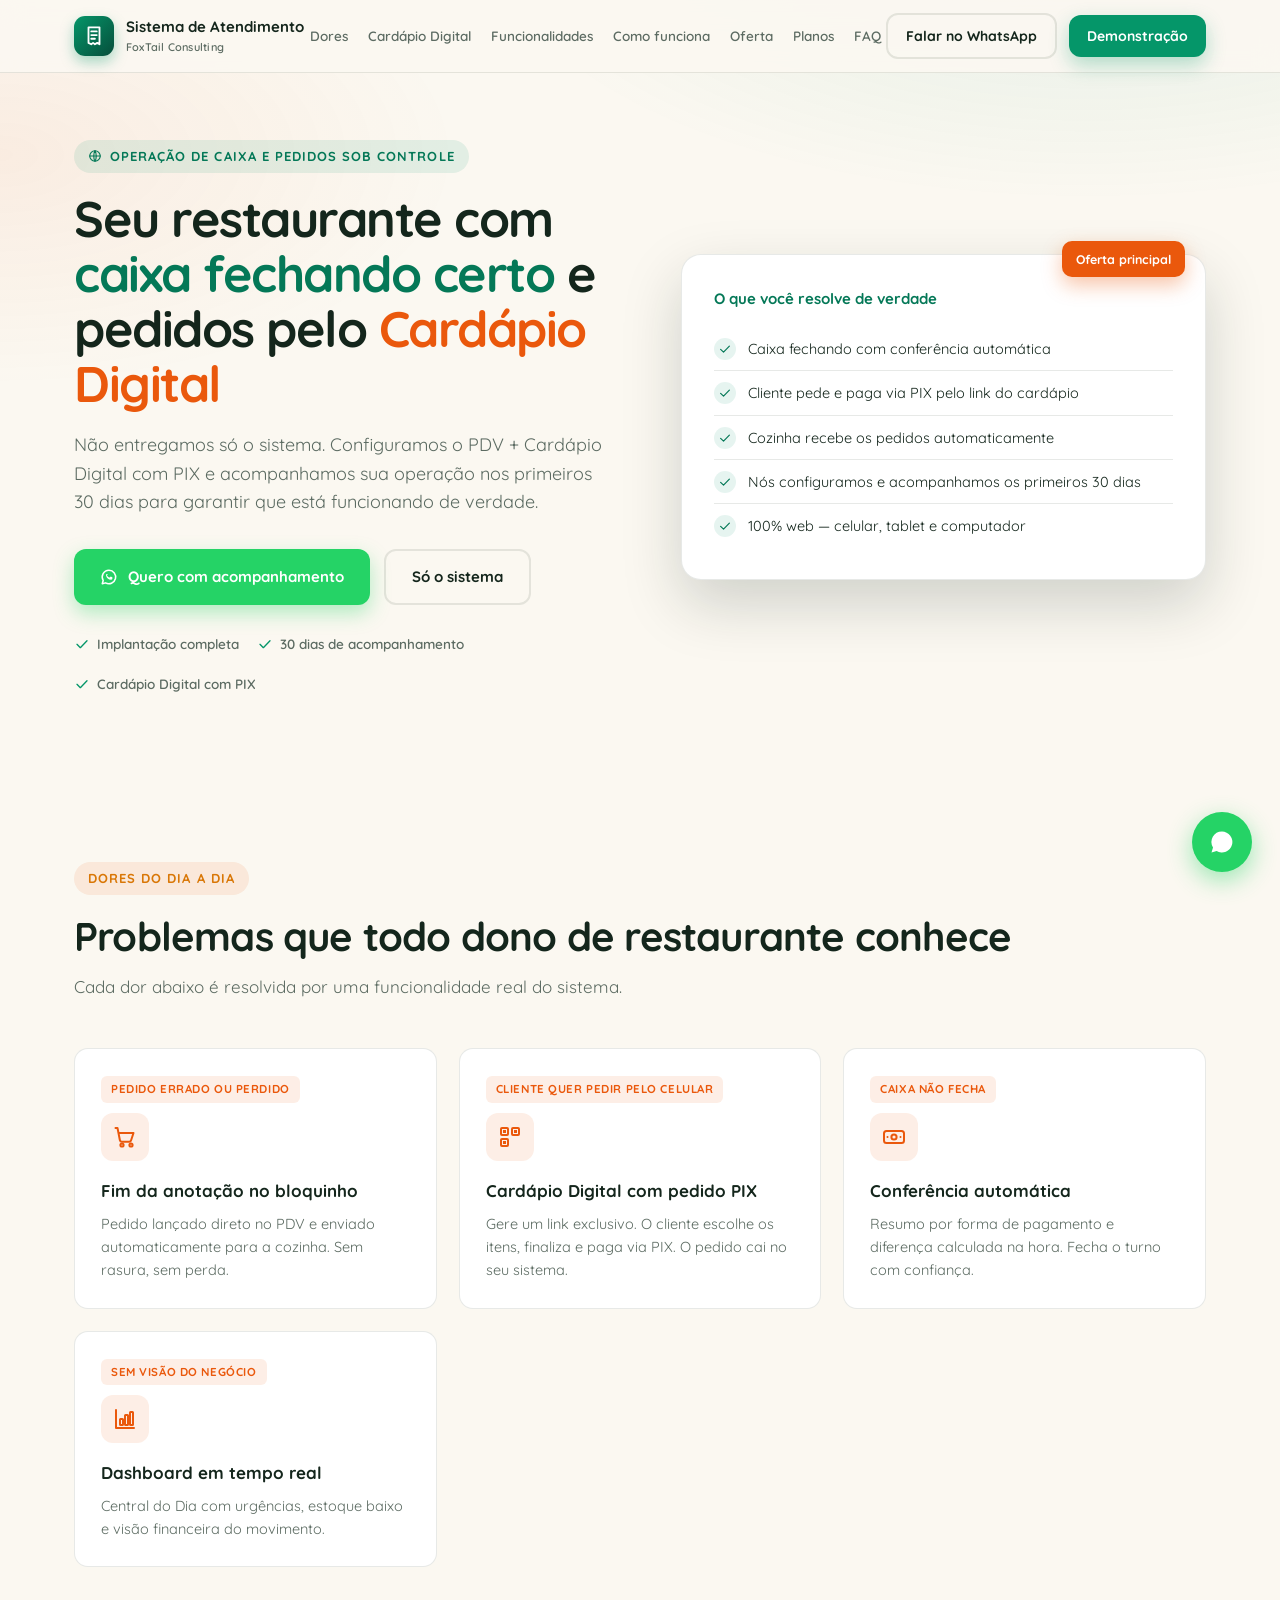
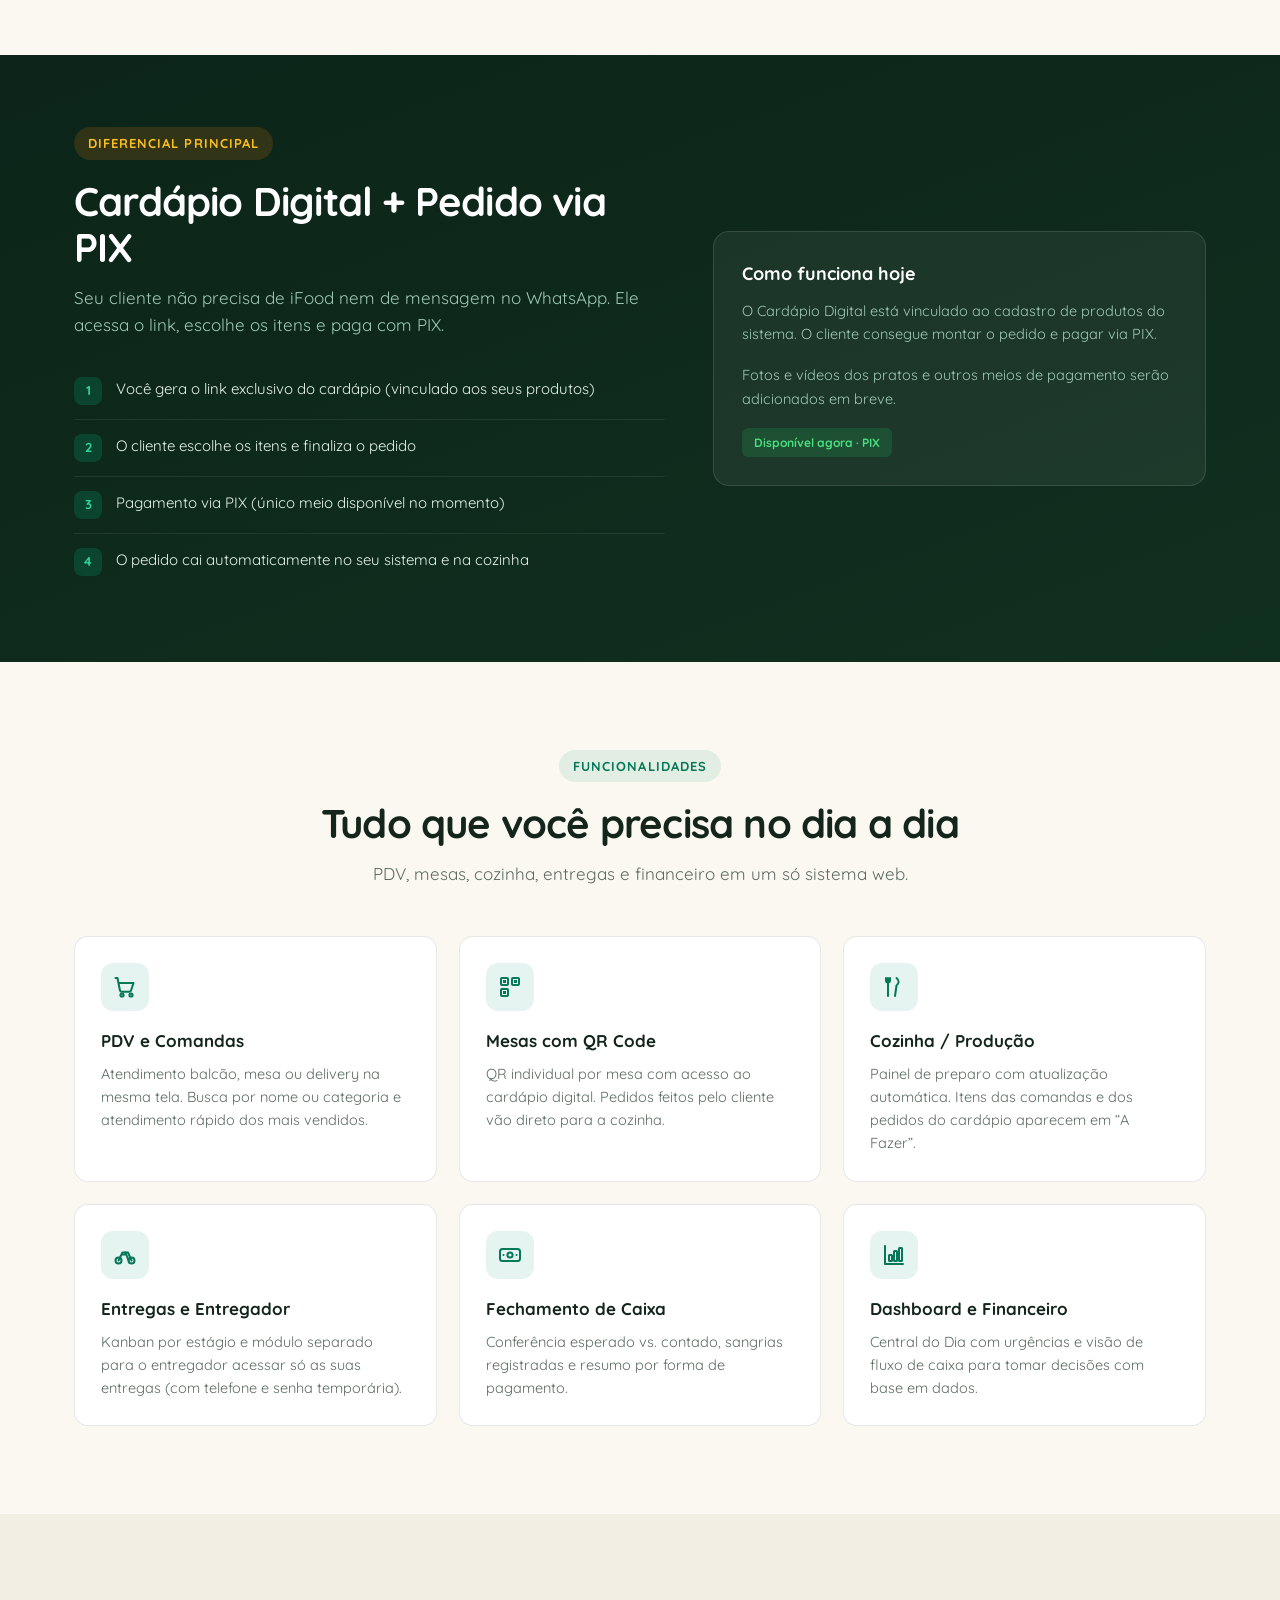
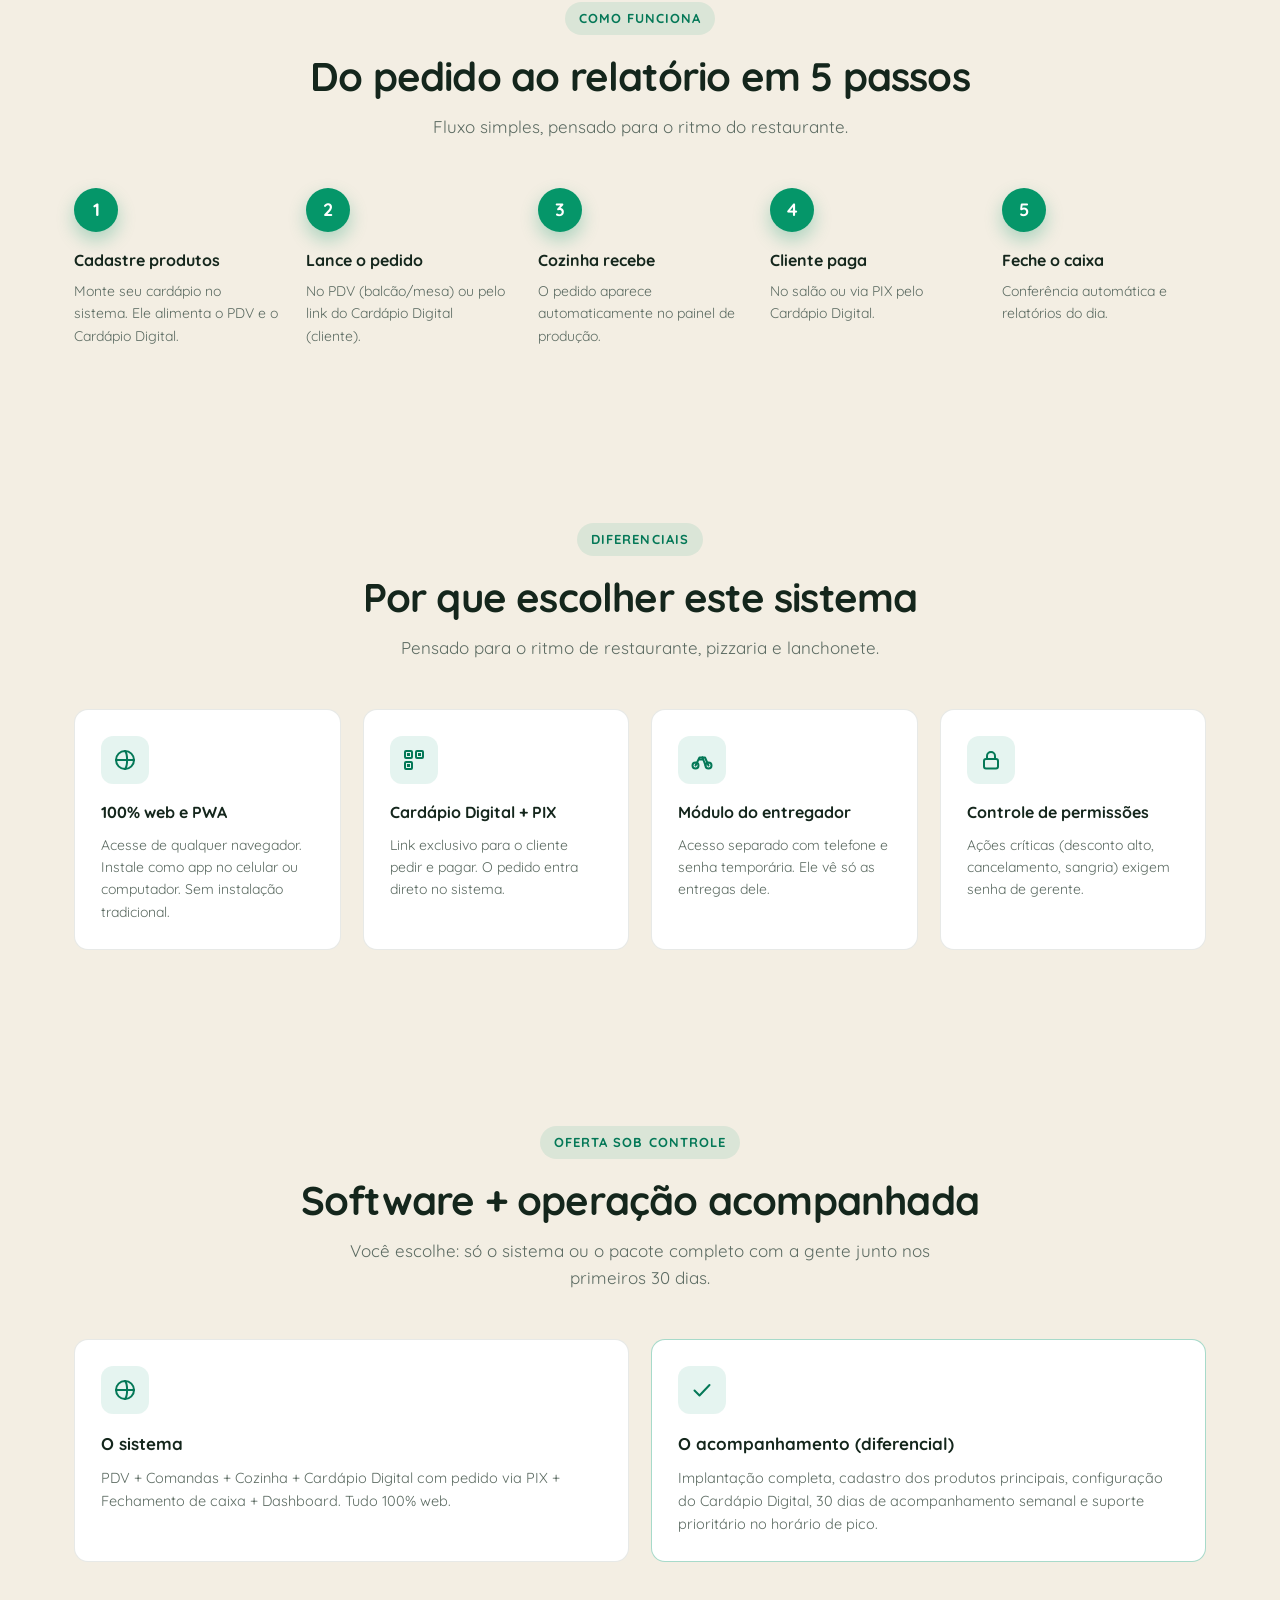
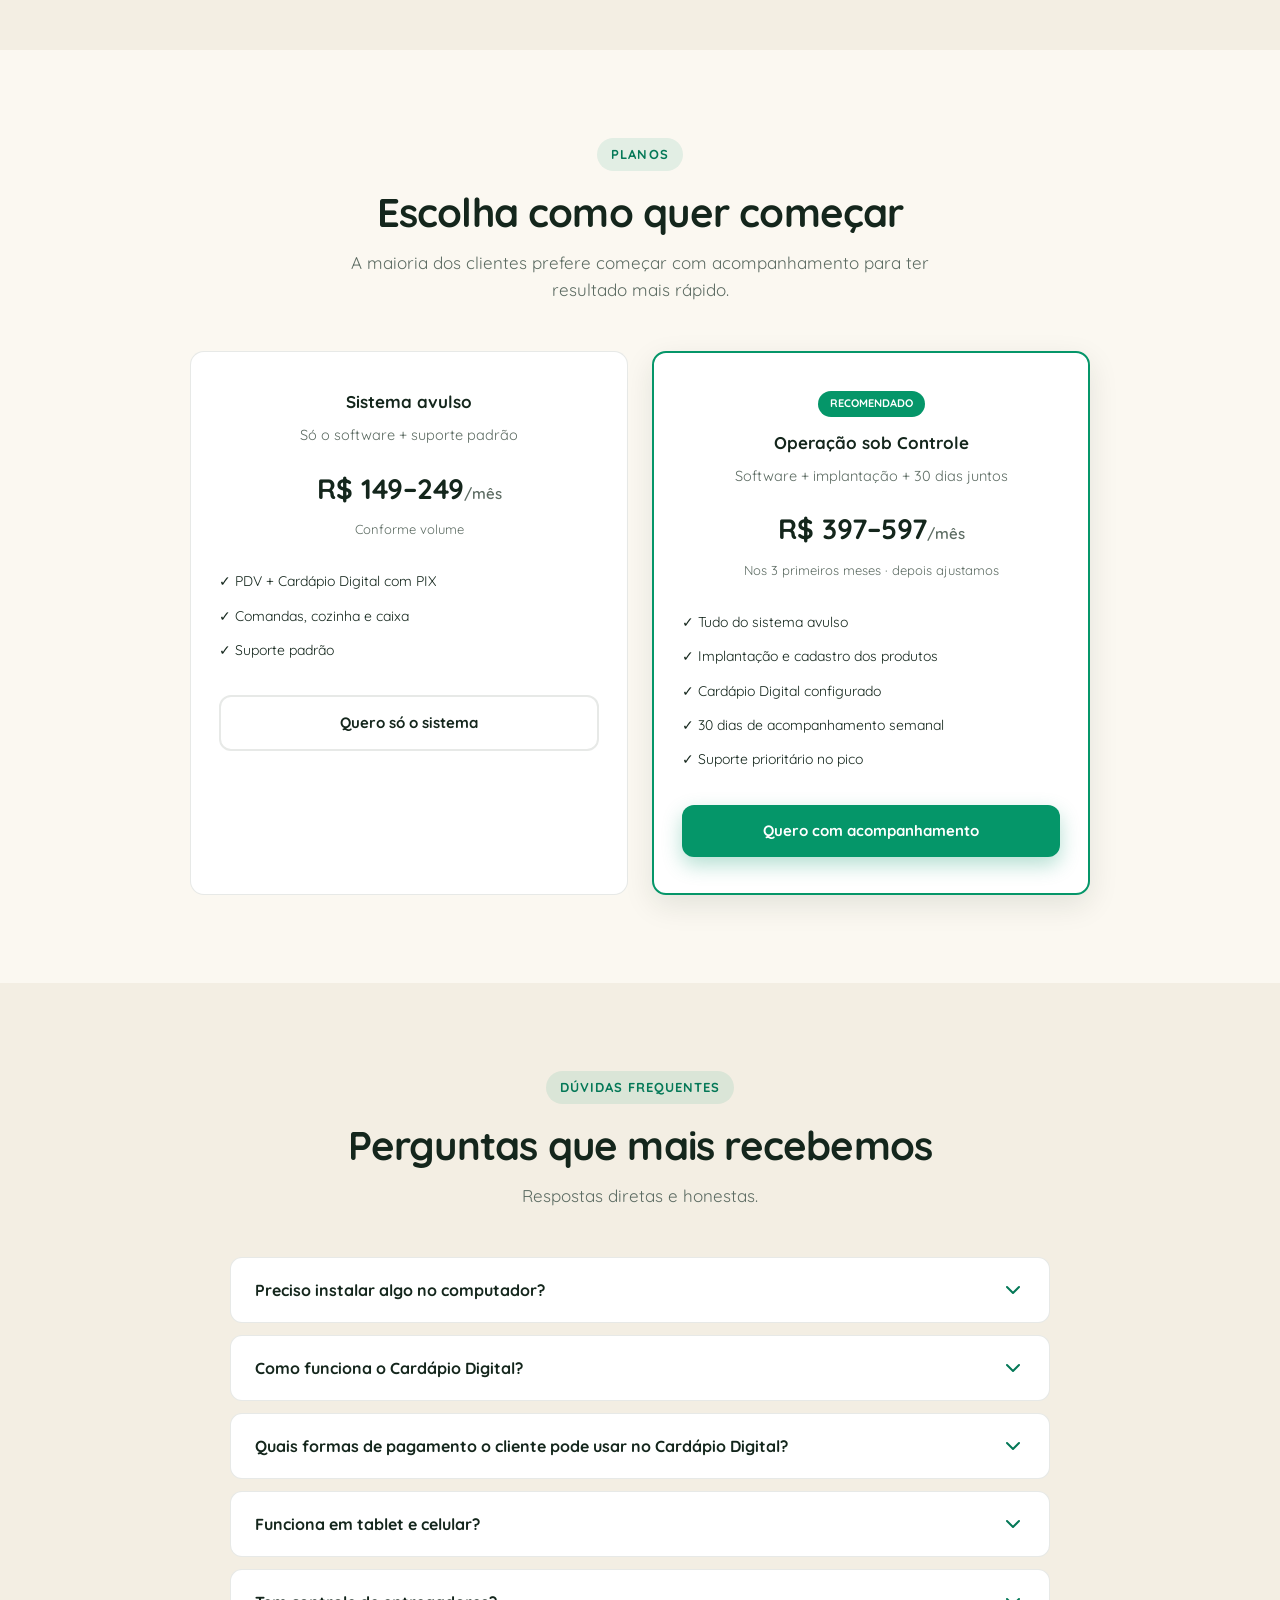
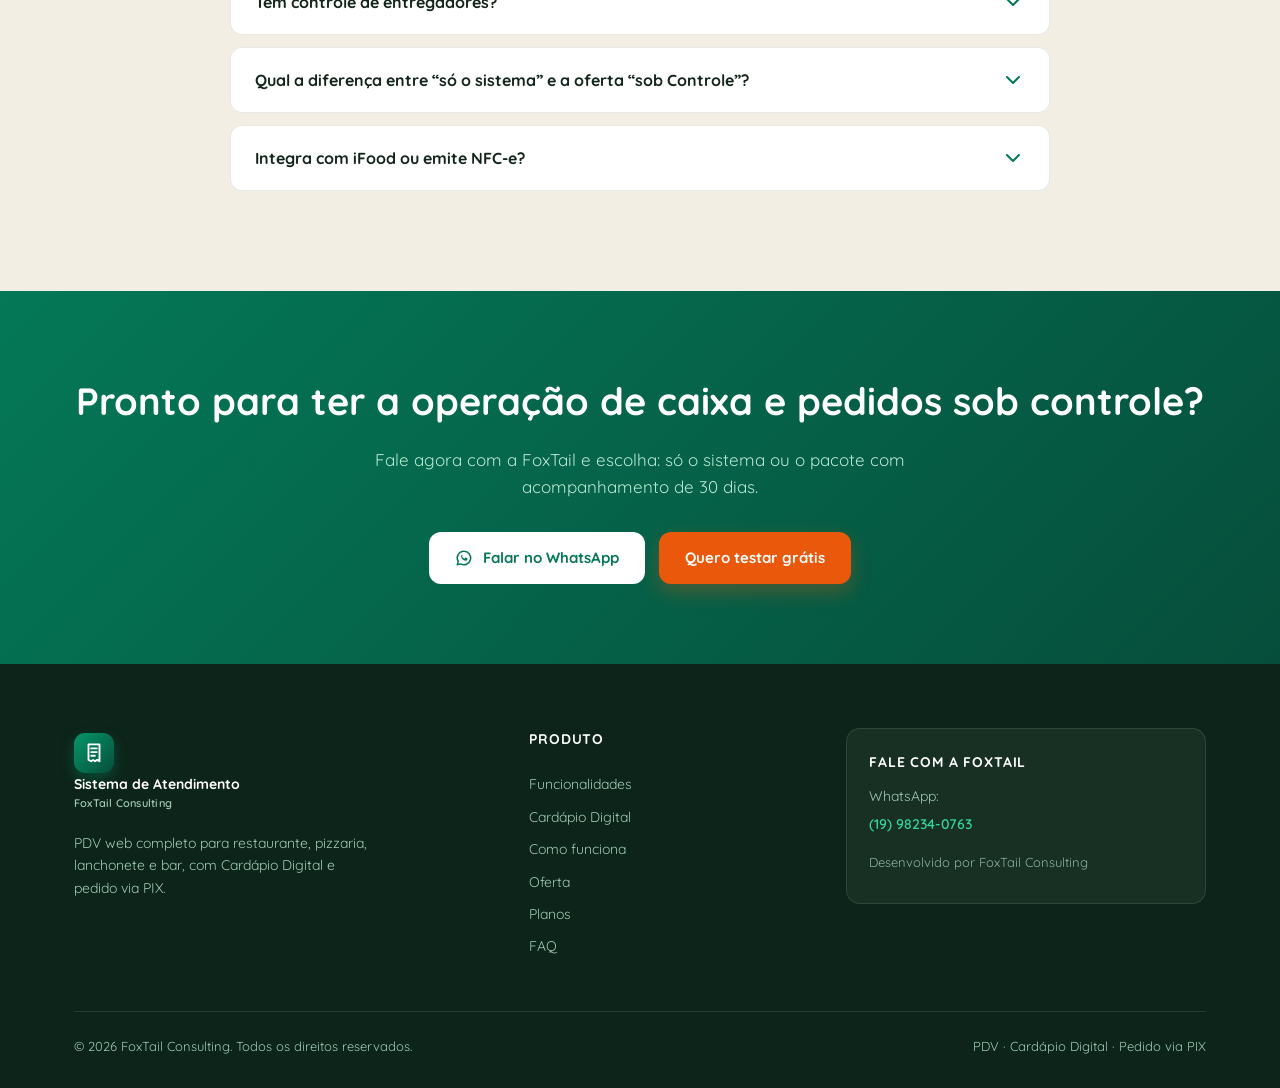
==== commit 71515d35: "nova proposta" ====
--- a/index.html
+++ b/index.html
@@ -3,6 +3,7 @@
 <head>
 <meta charset="UTF-8">
 <meta name="viewport" content="width=device-width, initial-scale=1.0">
+<meta name="google-site-verification" content="fsmbzMU7arr5Olob2zVKXi4-wYwdtrhYesmrUkMb1hA" />
 <title>PDV para Restaurante, Pizzaria e Lanchonete + Cardápio Digital com Pedido PIX | FoxTail Consulting</title>
 <meta name="description" content="Sistema PDV completo para restaurantes, pizzarias e lanchonetes. Comandas digitais, cozinha integrada e Cardápio Digital com pedido online via PIX. Demonstração gratuita pela FoxTail Consulting.">
 <meta name="keywords" content="PDV restaurante, sistema PDV pizzaria, cardápio digital, pedido online PIX, comanda digital, PDV web, sistema para lanchonete">
@@ -226,6 +227,7 @@
       <a href="#cardapio">Cardápio Digital</a>
       <a href="#funcionalidades">Funcionalidades</a>
       <a href="#como-funciona">Como funciona</a>
+      <a href="#oferta">Oferta</a>
       <a href="#planos">Planos</a>
       <a href="#faq">FAQ</a>
     </nav>
@@ -241,30 +243,30 @@
 <section class="hero" id="topo">
   <div class="container hero-grid">
     <div class="reveal">
-      <span class="eyebrow"><svg class="icon" style="width:14px;height:14px"><use href="#i-globe"/></svg> PDV 100% web · Cardápio Digital incluso</span>
-      <h1>PDV completo + <span class="hl">Cardápio Digital</span> com pedido online via <span class="hl-amber">PIX</span></h1>
-      <p class="lead">Sistema de atendimento para restaurante, pizzaria, lanchonete e bar. Comandas digitais, cozinha integrada e link exclusivo do cardápio para o cliente fazer o pedido e pagar via PIX.</p>
+      <span class="eyebrow"><svg class="icon" style="width:14px;height:14px"><use href="#i-globe"/></svg> Operação de caixa e pedidos sob controle</span>
+      <h1>Seu restaurante com <span class="hl">caixa fechando certo</span> e pedidos pelo <span class="hl-amber">Cardápio Digital</span></h1>
+      <p class="lead">Não entregamos só o sistema. Configuramos o PDV + Cardápio Digital com PIX e acompanhamos sua operação nos primeiros 30 dias para garantir que está funcionando de verdade.</p>
       <div class="hero-ctas">
-        <a href="https://wa.me/5519982340763?text=Olá! Quero uma demonstração do PDV + Cardápio Digital" class="btn btn-whatsapp" target="_blank" rel="noopener">
-          <svg class="icon"><use href="#i-whats"/></svg> Falar no WhatsApp
+        <a href="https://wa.me/5519982340763?text=Olá! Quero a oferta Operação de Caixa e Pedidos sob Controle (PDV + Cardápio Digital + acompanhamento de 30 dias)" class="btn btn-whatsapp" target="_blank" rel="noopener">
+          <svg class="icon"><use href="#i-whats"/></svg> Quero com acompanhamento
         </a>
-        <a href="https://wa.me/5519982340763?text=Olá! Quero testar o sistema grátis" class="btn btn-outline" target="_blank" rel="noopener">Quero testar grátis</a>
+        <a href="https://wa.me/5519982340763?text=Olá! Quero só o sistema PDV por enquanto" class="btn btn-outline" target="_blank" rel="noopener">Só o sistema</a>
       </div>
       <div class="hero-trust">
-        <span><svg class="icon"><use href="#i-check"/></svg> Comandas + Cozinha integrada</span>
-        <span><svg class="icon"><use href="#i-check"/></svg> Cardápio Digital com pedido PIX</span>
-        <span><svg class="icon"><use href="#i-check"/></svg> Fechamento de caixa conferido</span>
+        <span><svg class="icon"><use href="#i-check"/></svg> Implantação completa</span>
+        <span><svg class="icon"><use href="#i-check"/></svg> 30 dias de acompanhamento</span>
+        <span><svg class="icon"><use href="#i-check"/></svg> Cardápio Digital com PIX</span>
       </div>
     </div>
     <div class="hero-visual reveal">
-      <div class="hero-badge">Destaque</div>
-      <h3>O que você resolve com o sistema</h3>
+      <div class="hero-badge">Oferta principal</div>
+      <h3>O que você resolve de verdade</h3>
       <ul>
-        <li><span class="check"><svg class="icon"><use href="#i-check"/></svg></span> Pedidos do salão e delivery no mesmo lugar</li>
+        <li><span class="check"><svg class="icon"><use href="#i-check"/></svg></span> Caixa fechando com conferência automática</li>
         <li><span class="check"><svg class="icon"><use href="#i-check"/></svg></span> Cliente pede e paga via PIX pelo link do cardápio</li>
         <li><span class="check"><svg class="icon"><use href="#i-check"/></svg></span> Cozinha recebe os pedidos automaticamente</li>
-        <li><span class="check"><svg class="icon"><use href="#i-check"/></svg></span> Caixa fecha com conferência automática</li>
-        <li><span class="check"><svg class="icon"><use href="#i-check"/></svg></span> 100% web — funciona no celular, tablet e computador</li>
+        <li><span class="check"><svg class="icon"><use href="#i-check"/></svg></span> Nós configuramos e acompanhamos os primeiros 30 dias</li>
+        <li><span class="check"><svg class="icon"><use href="#i-check"/></svg></span> 100% web — celular, tablet e computador</li>
       </ul>
     </div>
   </div>
@@ -448,28 +450,65 @@
   </div>
 </section>
 
+
+<!-- O QUE VOCÊ RECEBE -->
+<section id="oferta" style="background:var(--bg-soft)">
+  <div class="container">
+    <div class="reveal center">
+      <span class="eyebrow">Oferta sob Controle</span>
+      <h2 class="section-title">Software + operação acompanhada</h2>
+      <p class="section-sub">Você escolhe: só o sistema ou o pacote completo com a gente junto nos primeiros 30 dias.</p>
+    </div>
+    <div class="grid">
+      <div class="card reveal">
+        <div class="card-icon"><svg class="icon"><use href="#i-globe2"/></svg></div>
+        <h3>O sistema</h3>
+        <p>PDV + Comandas + Cozinha + Cardápio Digital com pedido via PIX + Fechamento de caixa + Dashboard. Tudo 100% web.</p>
+      </div>
+      <div class="card reveal" style="border-color:rgba(5,150,105,.35)">
+        <div class="card-icon"><svg class="icon"><use href="#i-check"/></svg></div>
+        <h3>O acompanhamento (diferencial)</h3>
+        <p>Implantação completa, cadastro dos produtos principais, configuração do Cardápio Digital, 30 dias de acompanhamento semanal e suporte prioritário no horário de pico.</p>
+      </div>
+    </div>
+  </div>
+</section>
+
 <!-- PLANOS -->
 <section id="planos">
   <div class="container">
     <div class="reveal center">
       <span class="eyebrow">Planos</span>
-      <h2 class="section-title">Plano sob medida para o seu estabelecimento</h2>
-      <p class="section-sub">Fale conosco e monte o plano ideal para o seu volume.</p>
-    </div>
-    <div class="pricing-card reveal">
-      <div class="big">Consulte condições especiais</div>
-      <p>Planos personalizados por volume de vendas. Incluem PDV, Cardápio Digital, cozinha, entregas e financeiro.</p>
-      <ul class="pricing-features">
-        <li><svg class="icon"><use href="#i-check"/></svg> Todos os módulos liberados</li>
-        <li><svg class="icon"><use href="#i-check"/></svg> Cardápio Digital com pedido PIX</li>
-        <li><svg class="icon"><use href="#i-check"/></svg> Usuários e terminais conforme necessidade</li>
-        <li><svg class="icon"><use href="#i-check"/></svg> Módulo do entregador incluso</li>
-        <li><svg class="icon"><use href="#i-check"/></svg> Suporte na implantação</li>
-        <li><svg class="icon"><use href="#i-check"/></svg> Sem fidelidade — cancele quando quiser</li>
-      </ul>
-      <div class="pricing-ctas">
-        <a href="https://wa.me/5519982340763?text=Olá! Quero uma proposta comercial do PDV" class="btn btn-primary" target="_blank" rel="noopener">Solicitar proposta</a>
-        <a href="https://wa.me/5519982340763?text=Olá! Quero agendar uma demonstração" class="btn btn-outline" target="_blank" rel="noopener">Agendar demonstração</a>
+      <h2 class="section-title">Escolha como quer começar</h2>
+      <p class="section-sub">A maioria dos clientes prefere começar com acompanhamento para ter resultado mais rápido.</p>
+    </div>
+    <div class="grid" style="grid-template-columns:repeat(auto-fit,minmax(300px,1fr));gap:24px;max-width:900px;margin:0 auto">
+      <div class="card reveal" style="text-align:center;padding:36px 28px">
+        <h3 style="margin-bottom:8px">Sistema avulso</h3>
+        <p style="color:var(--muted);margin-bottom:20px">Só o software + suporte padrão</p>
+        <div style="font-size:28px;font-weight:700;margin-bottom:8px">R$ 149–249<span style="font-size:15px;font-weight:600;color:var(--muted)">/mês</span></div>
+        <p style="font-size:13px;color:var(--muted);margin-bottom:24px">Conforme volume</p>
+        <ul style="list-style:none;text-align:left;margin-bottom:28px;font-size:14px">
+          <li style="padding:6px 0">✓ PDV + Cardápio Digital com PIX</li>
+          <li style="padding:6px 0">✓ Comandas, cozinha e caixa</li>
+          <li style="padding:6px 0">✓ Suporte padrão</li>
+        </ul>
+        <a href="https://wa.me/5519982340763?text=Olá! Quero só o sistema PDV (sem o pacote de acompanhamento)" class="btn btn-outline" target="_blank" rel="noopener" style="width:100%">Quero só o sistema</a>
+      </div>
+      <div class="card reveal" style="text-align:center;padding:36px 28px;border:2px solid var(--emerald);box-shadow:var(--shadow)">
+        <div style="display:inline-block;background:var(--emerald);color:#fff;font-size:11px;font-weight:700;padding:4px 12px;border-radius:999px;margin-bottom:12px">RECOMENDADO</div>
+        <h3 style="margin-bottom:8px">Operação sob Controle</h3>
+        <p style="color:var(--muted);margin-bottom:20px">Software + implantação + 30 dias juntos</p>
+        <div style="font-size:28px;font-weight:700;margin-bottom:8px">R$ 397–597<span style="font-size:15px;font-weight:600;color:var(--muted)">/mês</span></div>
+        <p style="font-size:13px;color:var(--muted);margin-bottom:24px">Nos 3 primeiros meses · depois ajustamos</p>
+        <ul style="list-style:none;text-align:left;margin-bottom:28px;font-size:14px">
+          <li style="padding:6px 0">✓ Tudo do sistema avulso</li>
+          <li style="padding:6px 0">✓ Implantação e cadastro dos produtos</li>
+          <li style="padding:6px 0">✓ Cardápio Digital configurado</li>
+          <li style="padding:6px 0">✓ 30 dias de acompanhamento semanal</li>
+          <li style="padding:6px 0">✓ Suporte prioritário no pico</li>
+        </ul>
+        <a href="https://wa.me/5519982340763?text=Olá! Quero a oferta Operação de Caixa e Pedidos sob Controle (PDV + Cardápio Digital + acompanhamento de 30 dias)" class="btn btn-primary" target="_blank" rel="noopener" style="width:100%">Quero com acompanhamento</a>
       </div>
     </div>
   </div>
@@ -504,6 +543,12 @@
         <button class="faq-q">Tem controle de entregadores?<svg class="icon chev"><use href="#i-chev"/></svg></button>
         <div class="faq-a"><div class="faq-a-inner">Sim. Existe um módulo separado em que o entregador acessa com telefone e senha temporária e vê apenas as entregas dele.</div></div>
       </div>
+
+      <div class="faq-item">
+        <button class="faq-q">Qual a diferença entre “só o sistema” e a oferta “sob Controle”?<svg class="icon chev"><use href="#i-chev"/></svg></button>
+        <div class="faq-a"><div class="faq-a-inner">No plano só sistema você recebe o software e o suporte padrão. Na oferta sob Controle fazemos a implantação completa, configuramos tudo com os dados do seu negócio e acompanhamos os primeiros 30 dias para garantir que a operação está rodando. É a forma mais rápida de ter resultado de verdade.</div></div>
+      </div>
+
       <div class="faq-item">
         <button class="faq-q">Integra com iFood ou emite NFC-e?<svg class="icon chev"><use href="#i-chev"/></svg></button>
         <div class="faq-a"><div class="faq-a-inner">Nesta versão não há integração nativa com iFood, Rappi, TEF ou emissão de NFC-e/SAT. O foco atual é o fluxo interno do estabelecimento + Cardápio Digital com PIX. Confirme na demonstração se há integrações planejadas para o seu caso.</div></div>
@@ -515,13 +560,13 @@
 <!-- CTA FINAL -->
 <section class="final-cta" id="contato">
   <div class="container reveal">
-    <h2>Pronto para atender melhor e vender pelo Cardápio Digital?</h2>
-    <p>Fale agora com a FoxTail Consulting e veja o sistema funcionando com o seu tipo de negócio.</p>
+    <h2>Pronto para ter a operação de caixa e pedidos sob controle?</h2>
+    <p>Fale agora com a FoxTail e escolha: só o sistema ou o pacote com acompanhamento de 30 dias.</p>
     <div style="display:flex;gap:14px;justify-content:center;flex-wrap:wrap">
-      <a href="https://wa.me/5519982340763?text=Olá! Quero uma demonstração do PDV + Cardápio Digital" class="btn btn-light" target="_blank" rel="noopener">
+      <a href="https://wa.me/5519982340763?text=Olá! Quero a oferta Operação de Caixa e Pedidos sob Controle" class="btn btn-light" target="_blank" rel="noopener">
         <svg class="icon"><use href="#i-whats"/></svg> Falar no WhatsApp
       </a>
-      <a href="https://wa.me/5519982340763?text=Olá! Quero testar o sistema" class="btn btn-orange" target="_blank" rel="noopener">Quero testar grátis</a>
+      <a href="https://wa.me/5519982340763?text=Olá! Quero saber mais sobre a oferta sob Controle" class="btn btn-orange" target="_blank" rel="noopener">Quero testar grátis</a>
     </div>
   </div>
 </section>
@@ -542,7 +587,8 @@
         <a href="#funcionalidades">Funcionalidades</a>
         <a href="#cardapio">Cardápio Digital</a>
         <a href="#como-funciona">Como funciona</a>
-        <a href="#planos">Planos</a>
+        <a href="#oferta">Oferta</a>
+      <a href="#planos">Planos</a>
         <a href="#faq">FAQ</a>
       </div>
       <div class="footer-col">
@@ -561,7 +607,7 @@
 </footer>
 
 <!-- WhatsApp flutuante -->
-<a href="https://wa.me/5519982340763?text=Olá! Vim pelo site e quero saber mais sobre o PDV + Cardápio Digital" 
+<a href="https://wa.me/5519982340763?text=Olá! Vim pelo site e quero a oferta Operação de Caixa e Pedidos sob Controle" 
    class="whatsapp-float" 
    target="_blank" 
    rel="noopener"
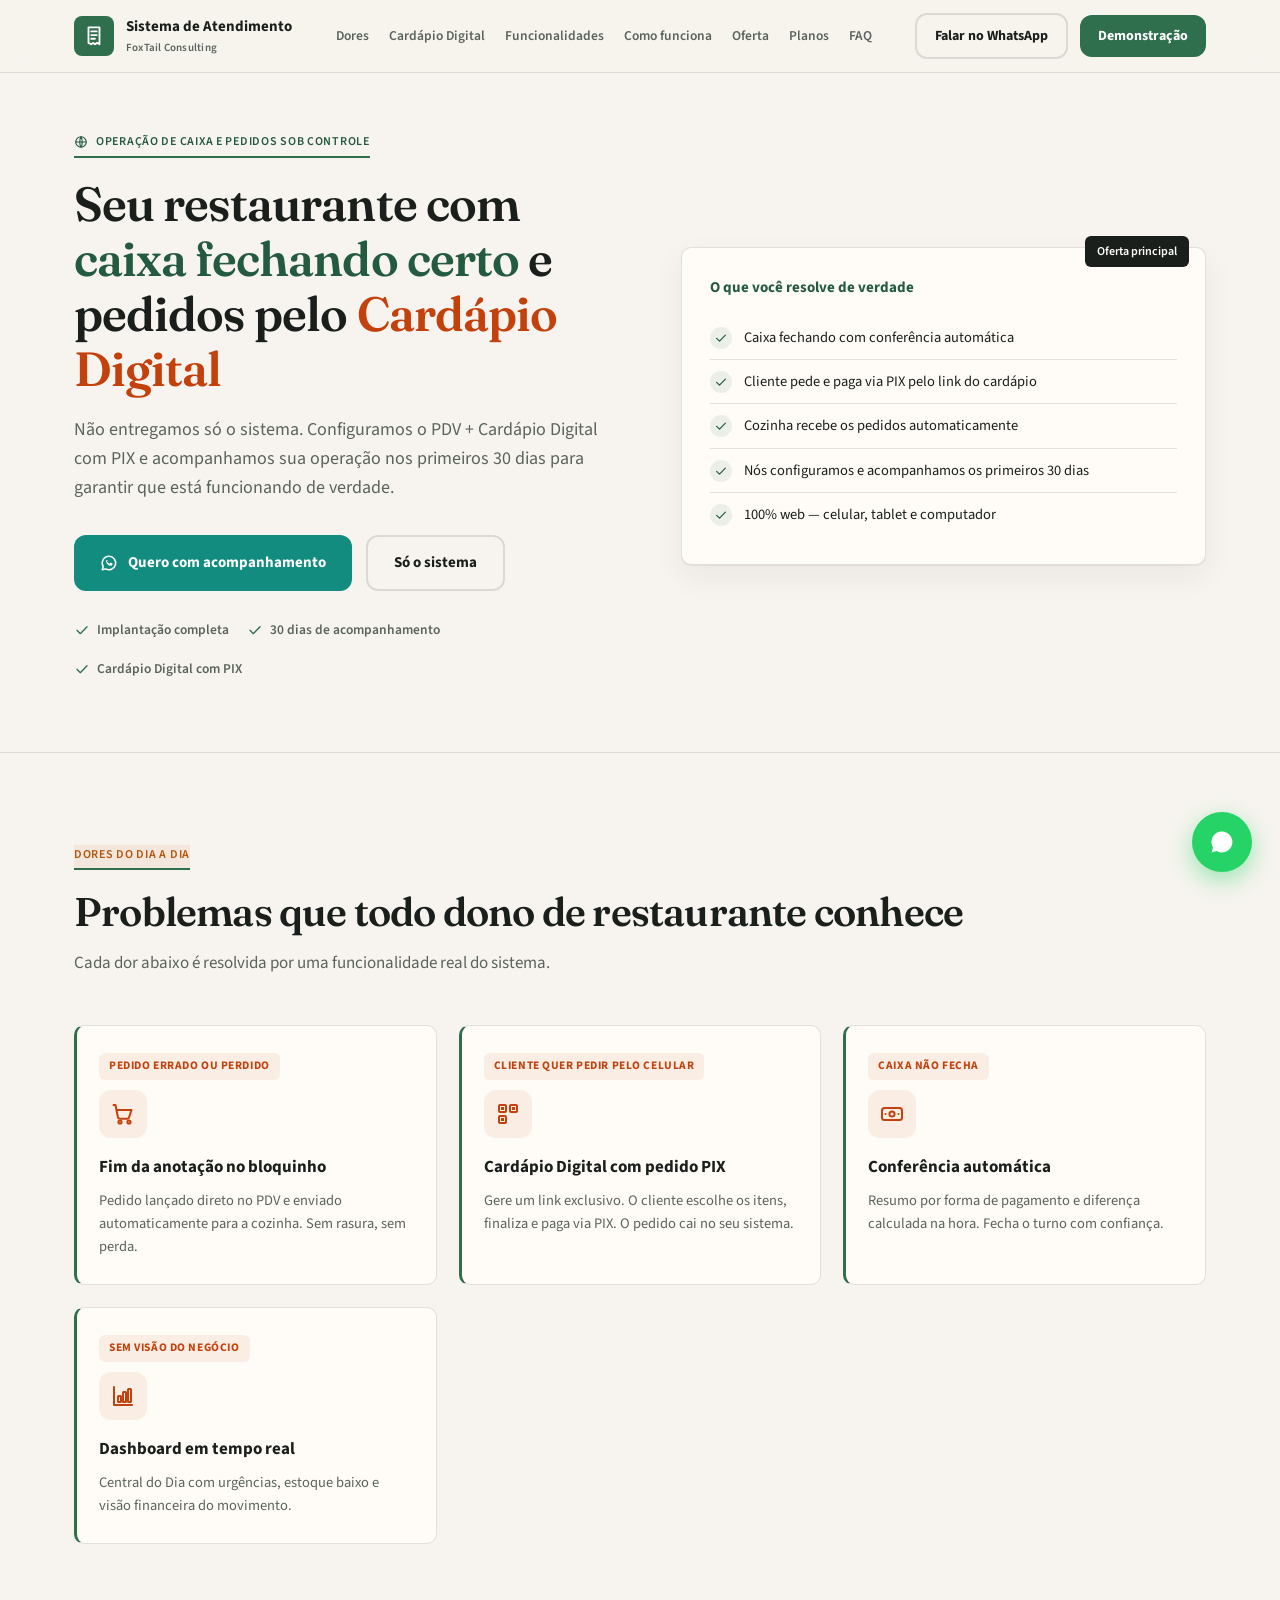
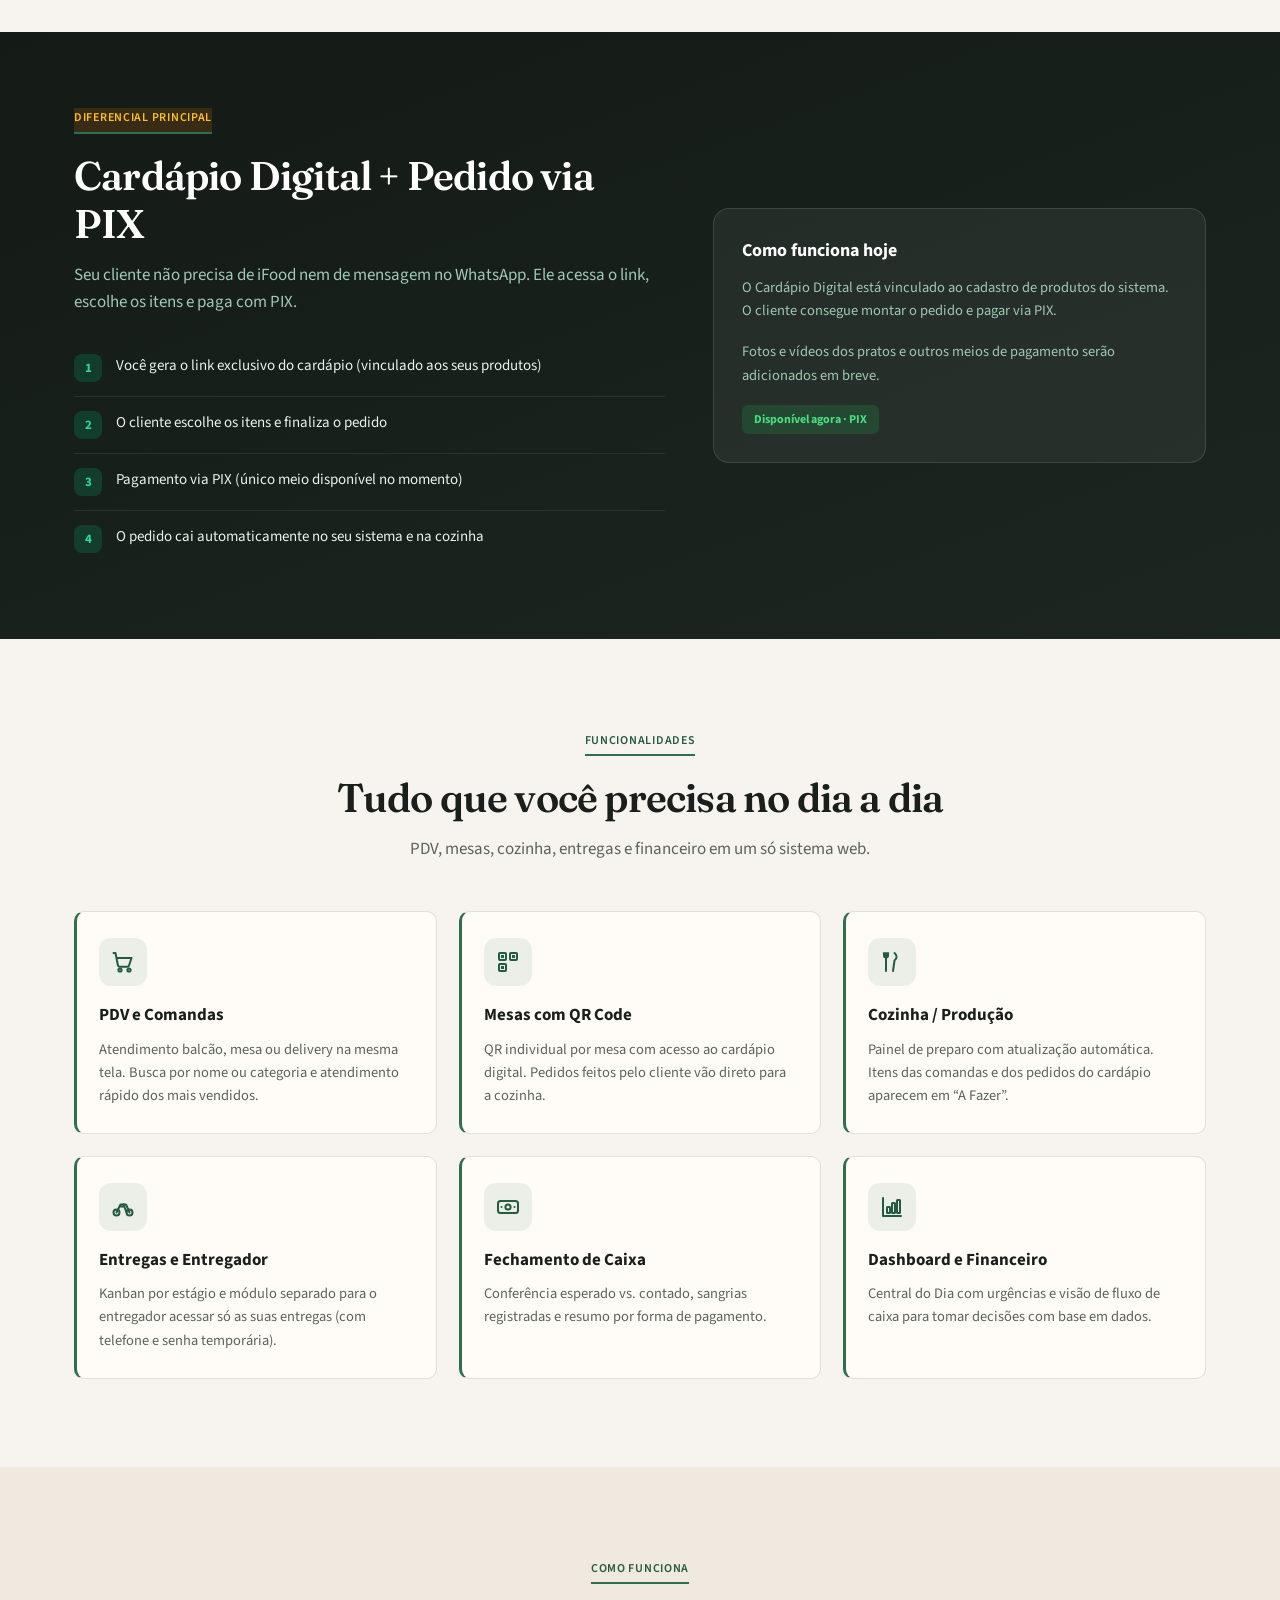
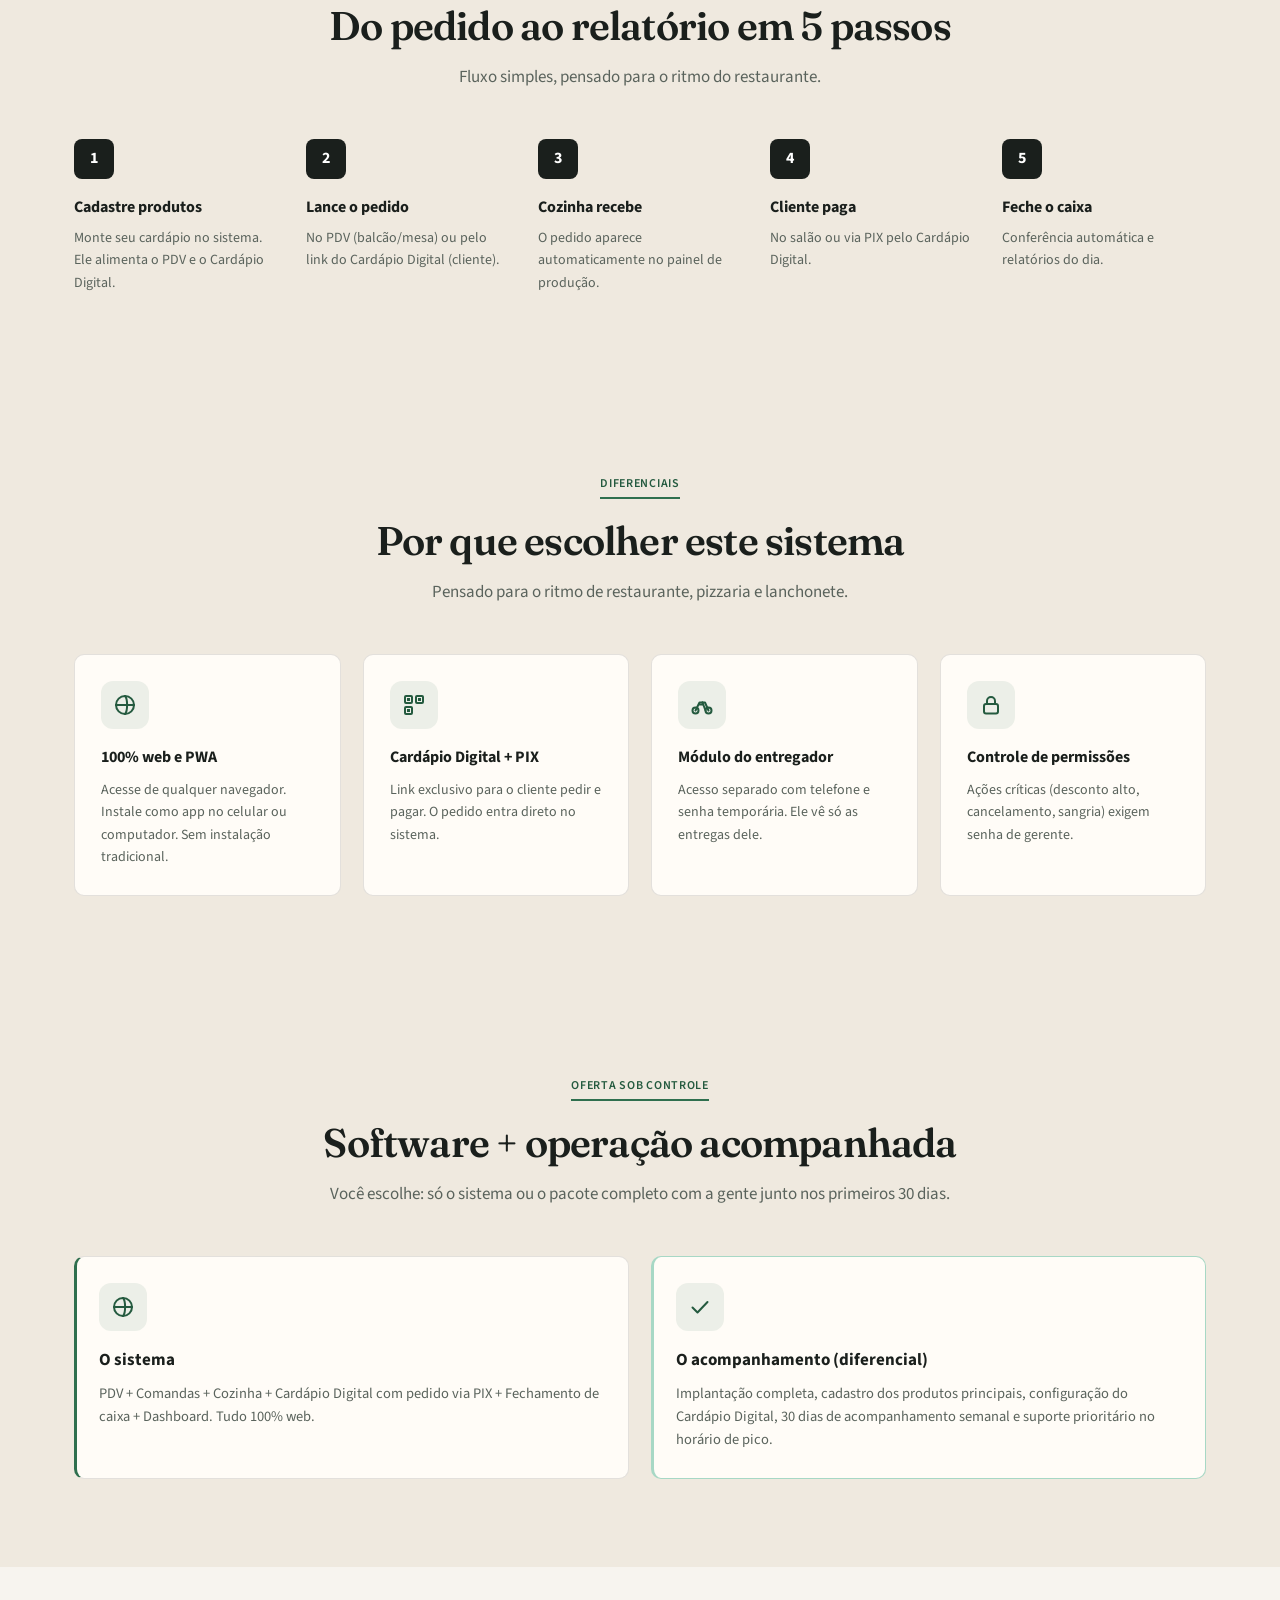
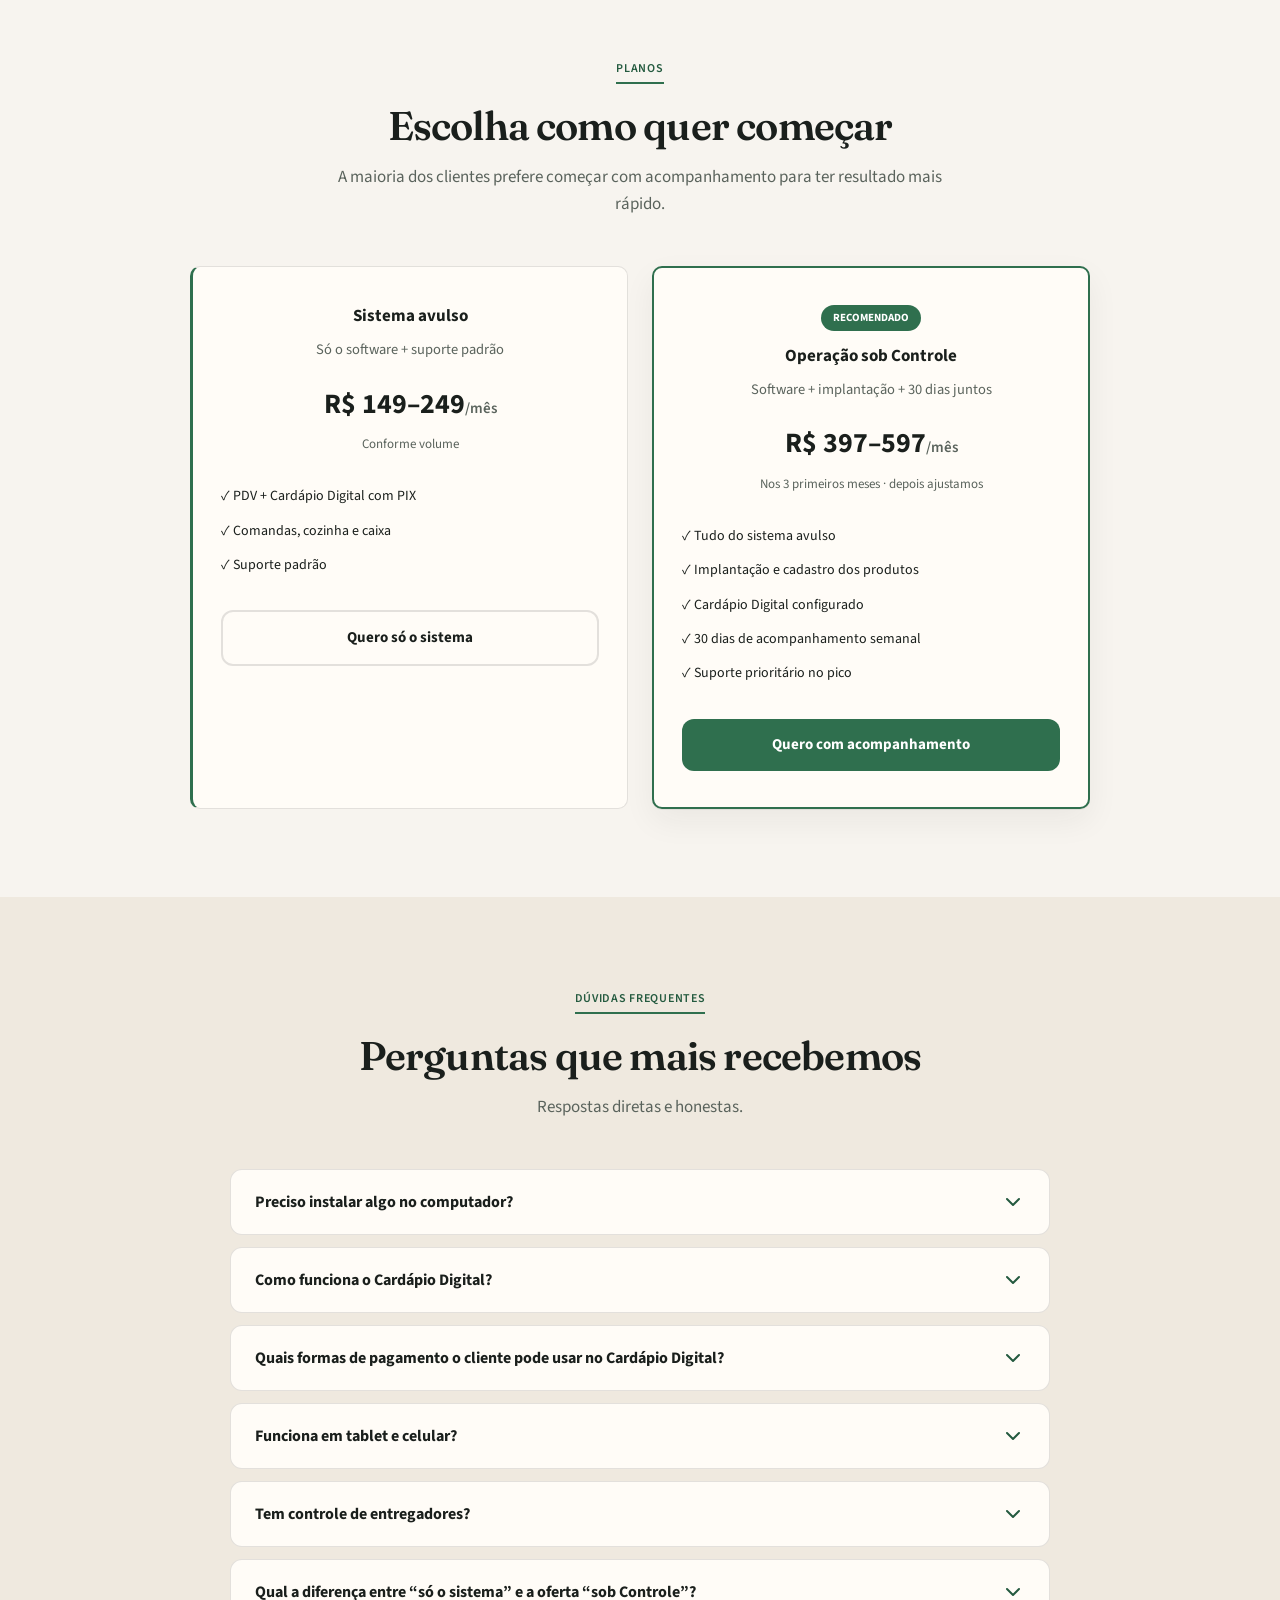
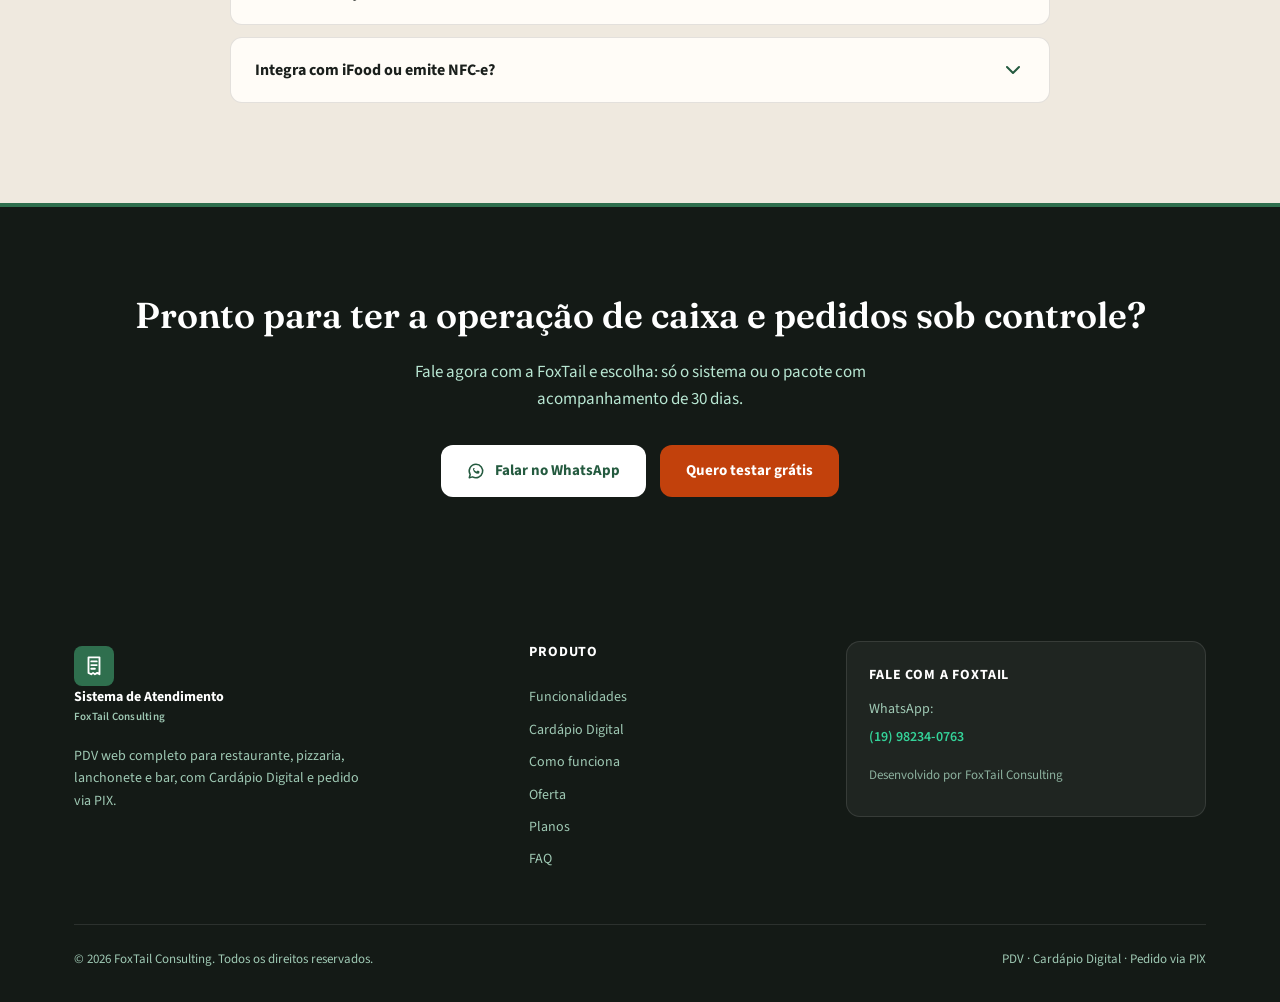
==== commit 4517a318: "atualiazcoes" ====
--- a/index.html
+++ b/index.html
@@ -1,654 +1,1870 @@
-<!DOCTYPE html>
+<!doctype html>
 <html lang="pt-BR">
-<head>
-<meta charset="UTF-8">
-<meta name="viewport" content="width=device-width, initial-scale=1.0">
-<meta name="google-site-verification" content="fsmbzMU7arr5Olob2zVKXi4-wYwdtrhYesmrUkMb1hA" />
-<title>PDV para Restaurante, Pizzaria e Lanchonete + Cardápio Digital com Pedido PIX | FoxTail Consulting</title>
-<meta name="description" content="Sistema PDV completo para restaurantes, pizzarias e lanchonetes. Comandas digitais, cozinha integrada e Cardápio Digital com pedido online via PIX. Demonstração gratuita pela FoxTail Consulting.">
-<meta name="keywords" content="PDV restaurante, sistema PDV pizzaria, cardápio digital, pedido online PIX, comanda digital, PDV web, sistema para lanchonete">
-<meta name="author" content="FoxTail Consulting">
-<meta name="robots" content="index, follow">
-<meta property="og:title" content="PDV + Cardápio Digital com Pedido PIX | FoxTail Consulting">
-<meta property="og:description" content="Atenda mais rápido no salão e venda pelo link do cardápio com pagamento via PIX. Sistema completo para restaurantes, pizzarias e lanchonetes.">
-<meta property="og:type" content="website">
-<meta property="og:locale" content="pt_BR">
-<meta name="twitter:card" content="summary_large_image">
-<link rel="icon" href="data:image/svg+xml,<svg xmlns='http://www.w3.org/2000/svg' viewBox='0 0 100 100'><rect width='100' height='100' rx='22' fill='%23059669'/><path d='M28 28h44v8H28zm0 16h32v8H28zm0 16h38v8H28zm0 16h26v8H28z' fill='white'/></svg>" type="image/svg+xml">
-<link rel="apple-touch-icon" href="data:image/svg+xml,<svg xmlns='http://www.w3.org/2000/svg' viewBox='0 0 100 100'><rect width='100' height='100' rx='22' fill='%23059669'/><path d='M28 28h44v8H28zm0 16h32v8H28zm0 16h38v8H28zm0 16h26v8H28z' fill='white'/></svg>">
-<link rel="preconnect" href="https://fonts.googleapis.com">
-<link rel="preconnect" href="https://fonts.gstatic.com" crossorigin>
-<link href="https://fonts.googleapis.com/css2?family=Quicksand:wght@400;500;600;700&display=swap" rel="stylesheet">
-<style>
-:root{
-  --bg:#fbf8f1; --bg-soft:#f3eee3; --card:#ffffff;
-  --text:#14261c; --muted:#5c6b62;
-  --emerald:#059669; --emerald-dark:#047857; --emerald-deep:#064e3b;
-  --emerald-soft:rgba(5,150,105,.10);
-  --amber:#d97706; --orange:#ea580c; --orange-soft:rgba(234,88,12,.10);
-  --border:rgba(20,38,28,.10); --dark:#0c2419; --dark-soft:#10301f;
-  --radius:14px; --shadow:0 10px 30px rgba(12,36,25,.10);
-  --shadow-lg:0 24px 60px rgba(12,36,25,.18);
-}
-*{margin:0;padding:0;box-sizing:border-box}
-html{scroll-behavior:smooth}
-body{font-family:'Quicksand',system-ui,-apple-system,sans-serif;background:var(--bg);color:var(--text);line-height:1.6;-webkit-font-smoothing:antialiased}
-img{max-width:100%;display:block}
-a{color:inherit;text-decoration:none}
-button{font-family:inherit;cursor:pointer;border:none;background:none}
-.container{max-width:1180px;margin:0 auto;padding:0 24px}
-section{padding:88px 0}
-.eyebrow{display:inline-flex;align-items:center;gap:8px;font-size:13px;font-weight:700;letter-spacing:.08em;text-transform:uppercase;color:var(--emerald-dark);background:var(--emerald-soft);padding:6px 14px;border-radius:999px;margin-bottom:18px}
-.eyebrow.amber{color:var(--amber);background:var(--orange-soft)}
-h2.section-title{font-size:clamp(28px,4vw,40px);font-weight:700;line-height:1.15;letter-spacing:-.02em;margin-bottom:14px}
-p.section-sub{font-size:17px;color:var(--muted);max-width:640px;margin-bottom:48px}
-.center{text-align:center}
-.center p.section-sub{margin-left:auto;margin-right:auto}
-
-.svg-sprite{position:absolute;width:0;height:0;overflow:hidden}
-.icon{width:24px;height:24px;stroke:currentColor;fill:none;stroke-width:2;stroke-linecap:round;stroke-linejoin:round;flex-shrink:0}
-
-.btn{display:inline-flex;align-items:center;justify-content:center;gap:10px;padding:14px 26px;border-radius:12px;font-weight:700;font-size:15px;transition:transform .2s ease,box-shadow .2s ease,background .2s ease;white-space:nowrap}
-.btn:hover{transform:translateY(-2px)}
-.btn-primary{background:var(--emerald);color:#fff;box-shadow:0 8px 20px rgba(5,150,105,.30)}
-.btn-primary:hover{background:var(--emerald-dark);box-shadow:0 12px 26px rgba(5,150,105,.38)}
-.btn-orange{background:var(--orange);color:#fff;box-shadow:0 8px 20px rgba(234,88,12,.30)}
-.btn-orange:hover{background:#c2410c}
-.btn-outline{background:transparent;color:var(--text);border:2px solid var(--border)}
-.btn-outline:hover{border-color:var(--emerald);color:var(--emerald-dark)}
-.btn-light{background:#fff;color:var(--emerald-dark)}
-.btn-light:hover{background:#f0fdf4}
-.btn-whatsapp{background:#25D366;color:#fff;box-shadow:0 8px 20px rgba(37,211,102,.35)}
-.btn-whatsapp:hover{background:#1da851}
-.btn .icon{width:18px;height:18px}
-
-header{position:fixed;top:0;left:0;right:0;z-index:100;background:rgba(251,248,241,.92);backdrop-filter:blur(12px);-webkit-backdrop-filter:blur(12px);border-bottom:1px solid var(--border)}
-.nav{display:flex;align-items:center;justify-content:space-between;height:72px}
-.logo{display:flex;align-items:center;gap:12px;font-weight:700;font-size:15px;white-space:nowrap}
-.logo-mark{width:40px;height:40px;border-radius:11px;background:linear-gradient(135deg,var(--emerald),var(--emerald-deep));display:flex;align-items:center;justify-content:center;color:#fff;box-shadow:0 6px 14px rgba(5,150,105,.35)}
-.logo-mark .icon{width:22px;height:22px}
-.logo small{display:block;font-size:11px;font-weight:600;color:var(--muted);letter-spacing:.02em}
-.nav-links{display:flex;align-items:center;gap:20px;font-size:13.5px;font-weight:600;color:var(--muted);white-space:nowrap}
-.nav-links a:hover{color:var(--emerald-dark)}
-.nav-cta{display:flex;align-items:center;gap:12px}
-.nav-cta .btn{padding:10px 18px;font-size:14px}
-.menu-toggle{display:none;color:var(--text)}
-
-.hero{padding:140px 0 80px;position:relative;overflow:hidden;background:
-  radial-gradient(ellipse 80% 60% at 85% -10%, rgba(5,150,105,.10), transparent 60%),
-  radial-gradient(ellipse 60% 50% at 0% 20%, rgba(234,88,12,.07), transparent 60%),
-  var(--bg)}
-.hero-grid{display:grid;grid-template-columns:1.05fr 1fr;gap:56px;align-items:center}
-.hero h1{font-size:clamp(32px,4.8vw,50px);font-weight:700;line-height:1.1;letter-spacing:-.03em;margin-bottom:20px}
-.hero h1 .hl{color:var(--emerald-dark)}
-.hero h1 .hl-amber{color:var(--orange)}
-.hero p.lead{font-size:18px;color:var(--muted);margin-bottom:32px;max-width:540px}
-.hero-ctas{display:flex;gap:14px;flex-wrap:wrap;margin-bottom:28px}
-.hero-trust{display:flex;flex-wrap:wrap;gap:18px;font-size:13.5px;font-weight:600;color:var(--muted)}
-.hero-trust span{display:inline-flex;align-items:center;gap:7px}
-.hero-trust .icon{width:16px;height:16px;color:var(--emerald)}
-
-.hero-visual{background:var(--card);border-radius:20px;border:1px solid var(--border);box-shadow:var(--shadow-lg);padding:32px;position:relative}
-.hero-visual h3{font-size:15px;font-weight:700;margin-bottom:16px;color:var(--emerald-dark)}
-.hero-visual ul{list-style:none}
-.hero-visual li{display:flex;align-items:flex-start;gap:12px;padding:10px 0;border-bottom:1px solid var(--border);font-size:14.5px}
-.hero-visual li:last-child{border-bottom:none}
-.hero-visual .check{width:22px;height:22px;border-radius:50%;background:var(--emerald-soft);color:var(--emerald-dark);display:flex;align-items:center;justify-content:center;flex-shrink:0;margin-top:1px}
-.hero-visual .check .icon{width:14px;height:14px}
-.hero-badge{position:absolute;top:-14px;right:20px;background:var(--orange);color:#fff;padding:8px 14px;border-radius:10px;font-size:12.5px;font-weight:700;box-shadow:0 8px 20px rgba(234,88,12,.35)}
-
-.grid{display:grid;grid-template-columns:repeat(auto-fit,minmax(300px,1fr));gap:22px}
-.card{background:var(--card);border:1px solid var(--border);border-radius:var(--radius);padding:26px;transition:transform .25s ease,box-shadow .25s ease,border-color .25s ease}
-.card:hover{transform:translateY(-4px);box-shadow:var(--shadow);border-color:rgba(5,150,105,.30)}
-.card-icon{width:48px;height:48px;border-radius:12px;background:var(--emerald-soft);color:var(--emerald-dark);display:flex;align-items:center;justify-content:center;margin-bottom:16px}
-.card-icon.amber{background:var(--orange-soft);color:var(--orange)}
-.card h3{font-size:17px;font-weight:700;margin-bottom:8px}
-.card p{font-size:14.5px;color:var(--muted)}
-.card .dor-tag{display:inline-block;font-size:11.5px;font-weight:700;letter-spacing:.05em;text-transform:uppercase;color:var(--orange);background:var(--orange-soft);padding:4px 10px;border-radius:6px;margin-bottom:10px}
-
-.highlight-band{background:linear-gradient(160deg,var(--dark) 0%,var(--dark-soft) 100%);color:#e8f5ee;padding:72px 0}
-.highlight-band .section-title{color:#fff}
-.highlight-band .section-sub{color:#9fc9b4}
-.highlight-band .eyebrow{background:rgba(217,119,6,.18);color:#fbbf24}
-.highlight-grid{display:grid;grid-template-columns:1.2fr 1fr;gap:48px;align-items:center}
-.highlight-list{list-style:none;margin-top:24px}
-.highlight-list li{display:flex;gap:14px;padding:14px 0;border-bottom:1px solid rgba(255,255,255,.08);font-size:15px}
-.highlight-list li:last-child{border-bottom:none}
-.highlight-list .num{width:28px;height:28px;border-radius:8px;background:rgba(5,150,105,.25);color:#34d399;display:flex;align-items:center;justify-content:center;font-weight:700;font-size:13px;flex-shrink:0}
-.highlight-box{background:rgba(255,255,255,.06);border:1px solid rgba(255,255,255,.12);border-radius:16px;padding:28px}
-.highlight-box h4{color:#fff;font-size:18px;margin-bottom:10px}
-.highlight-box p{color:#9fc9b4;font-size:14.5px;margin-bottom:18px}
-.highlight-box .tag{display:inline-block;background:rgba(37,211,102,.15);color:#4ade80;font-size:12px;font-weight:700;padding:5px 12px;border-radius:6px}
-
-.steps{display:grid;grid-template-columns:repeat(auto-fit,minmax(200px,1fr));gap:28px}
-.step-num{width:44px;height:44px;border-radius:50%;background:var(--emerald);color:#fff;display:flex;align-items:center;justify-content:center;font-weight:700;font-size:18px;margin-bottom:16px;box-shadow:0 8px 18px rgba(5,150,105,.3)}
-.step h4{font-size:16px;font-weight:700;margin-bottom:6px}
-.step p{font-size:14px;color:var(--muted)}
-
-.diff-band{background:var(--bg-soft)}
-.diff-grid{display:grid;grid-template-columns:repeat(auto-fit,minmax(260px,1fr));gap:22px}
-.diff-card{background:var(--card);border:1px solid var(--border);border-radius:var(--radius);padding:26px}
-.diff-card .card-icon{background:var(--emerald-soft);color:var(--emerald-dark)}
-.diff-card h3{font-size:16px;font-weight:700;margin-bottom:8px}
-.diff-card p{font-size:14px;color:var(--muted)}
-
-.pricing-card{max-width:680px;margin:0 auto;background:var(--card);border:2px solid var(--emerald);border-radius:20px;padding:48px 40px;text-align:center;box-shadow:var(--shadow);position:relative;overflow:hidden}
-.pricing-card::before{content:"";position:absolute;top:0;left:0;right:0;height:6px;background:linear-gradient(90deg,var(--emerald),var(--amber),var(--orange))}
-.pricing-card .big{font-size:clamp(22px,3vw,30px);font-weight:700;margin-bottom:12px}
-.pricing-card p{color:var(--muted);margin-bottom:28px;font-size:16px}
-.pricing-features{display:grid;grid-template-columns:repeat(auto-fit,minmax(220px,1fr));gap:12px;text-align:left;margin-bottom:32px}
-.pricing-features li{list-style:none;display:flex;align-items:flex-start;gap:10px;font-size:14px;font-weight:600}
-.pricing-features .icon{width:18px;height:18px;color:var(--emerald);margin-top:2px;flex-shrink:0}
-.pricing-ctas{display:flex;gap:14px;justify-content:center;flex-wrap:wrap}
-
-.faq{max-width:820px;margin:0 auto}
-.faq-item{background:var(--card);border:1px solid var(--border);border-radius:12px;margin-bottom:12px;overflow:hidden}
-.faq-q{width:100%;display:flex;align-items:center;justify-content:space-between;gap:16px;padding:20px 24px;font-size:16px;font-weight:700;text-align:left;color:var(--text)}
-.faq-q .chev{transition:transform .3s ease;color:var(--emerald-dark);flex-shrink:0}
-.faq-item.open .chev{transform:rotate(180deg)}
-.faq-a{max-height:0;overflow:hidden;transition:max-height .35s ease}
-.faq-a-inner{padding:0 24px 22px;font-size:14.5px;color:var(--muted);border-top:1px solid var(--border);padding-top:16px;margin:0 24px}
-.faq-item.open .faq-a{max-height:500px}
-
-.final-cta{background:linear-gradient(135deg,var(--emerald-dark),var(--emerald-deep));color:#fff;text-align:center;padding:80px 0}
-.final-cta h2{font-size:clamp(26px,4vw,38px);font-weight:700;margin-bottom:14px}
-.final-cta p{color:#b8e6d2;margin-bottom:32px;font-size:17px;max-width:560px;margin-left:auto;margin-right:auto}
-
-footer{background:var(--dark);color:#9fc9b4;padding:64px 0 32px}
-.footer-grid{display:grid;grid-template-columns:1.5fr 1fr 1.3fr;gap:40px;margin-bottom:48px}
-.footer-col h4{color:#fff;font-size:14px;font-weight:700;text-transform:uppercase;letter-spacing:.06em;margin-bottom:18px}
-.footer-col a{display:block;font-size:14px;padding:5px 0;color:#9fc9b4;transition:color .2s}
-.footer-col a:hover{color:#34d399}
-.footer-brand p{font-size:14px;margin-top:14px;max-width:300px}
-.footer-brand .logo{color:#fff}
-.footer-brand .logo small{color:#9fc9b4}
-.footer-contact{background:rgba(255,255,255,.05);border:1px solid rgba(255,255,255,.10);border-radius:14px;padding:22px}
-.footer-contact h4{color:#fff;margin-bottom:12px}
-.footer-contact p{font-size:14px;margin-bottom:8px}
-.footer-contact a{color:#34d399;font-weight:600}
-.footer-bottom{border-top:1px solid rgba(255,255,255,.10);padding-top:24px;display:flex;justify-content:space-between;flex-wrap:wrap;gap:12px;font-size:13px}
-
-.whatsapp-float{position:fixed;bottom:28px;right:28px;width:60px;height:60px;background:#25D366;border-radius:50%;display:flex;align-items:center;justify-content:center;box-shadow:0 8px 24px rgba(37,211,102,.45);z-index:999;transition:transform .2s}
-.whatsapp-float:hover{transform:scale(1.08)}
-.whatsapp-float svg{width:28px;height:28px;fill:#fff}
-
-.reveal{opacity:0;transform:translateY(24px);transition:opacity .7s ease,transform .7s ease}
-.reveal.visible{opacity:1;transform:translateY(0)}
-
-@media (max-width:960px){
-  .hero-grid,.highlight-grid{grid-template-columns:1fr;gap:40px}
-  .footer-grid{grid-template-columns:1fr 1fr}
-  .nav-links{display:none;position:absolute;top:72px;left:0;right:0;background:var(--bg);flex-direction:column;gap:0;padding:12px 24px;border-bottom:1px solid var(--border);box-shadow:var(--shadow)}
-  .nav-links.open{display:flex}
-  .nav-links a{padding:14px 0;border-bottom:1px solid var(--border);width:100%}
-  .menu-toggle{display:block}
-  .nav-cta .btn-outline{display:none}
-  section{padding:64px 0}
-}
-@media (max-width:560px){
-  .footer-grid{grid-template-columns:1fr}
-  .pricing-card{padding:36px 24px}
-  .hero-ctas .btn{width:100%}
-  .whatsapp-float{bottom:20px;right:20px;width:54px;height:54px}
-}
-</style>
-</head>
-<body>
-
-<svg class="svg-sprite" xmlns="http://www.w3.org/2000/svg">
-  <symbol id="i-receipt" viewBox="0 0 24 24"><path d="M6 2.5h12V21l-2.5-1.5L13 21l-2-1.5L9 21l-3-1.5V2.5z"/><path d="M9 7h6M9 11h6M9 15h4"/></symbol>
-  <symbol id="i-check" viewBox="0 0 24 24"><path d="M4.5 12.5l5 5L19.5 7"/></symbol>
-  <symbol id="i-arrow" viewBox="0 0 24 24"><path d="M4 12h15M13 6l6 6-6 6"/></symbol>
-  <symbol id="i-globe" viewBox="0 0 24 24"><circle cx="12" cy="12" r="9"/><path d="M3 12h18"/><path d="M12 3c2.8 3 2.8 15 0 18M12 3c-2.8 3-2.8 15 0 18"/></symbol>
-  <symbol id="i-cart" viewBox="0 0 24 24"><circle cx="9" cy="20" r="1.6"/><circle cx="18" cy="20" r="1.6"/><path d="M2.5 3h2l2.4 12.2a2 2 0 0 0 2 1.6h7.2a2 2 0 0 0 2-1.5L20.5 8H6"/></symbol>
-  <symbol id="i-utensils" viewBox="0 0 24 24"><path d="M6 3v4"/><path d="M4 3v2.5a2 2 0 0 0 4 0V3"/><path d="M6 7v14"/><path d="M14.5 3c2.8 2.2 2.8 5.5 0 7.5l-1.5 10.5"/></symbol>
-  <symbol id="i-bike" viewBox="0 0 24 24"><circle cx="5.5" cy="17.5" r="3"/><circle cx="18.5" cy="17.5" r="3"/><path d="M5.5 17.5l4-8h3"/><path d="M12.5 9.5l3 8"/><path d="M12.5 9.5h2.5l3.5 8"/><path d="M9.5 11.5h3"/></symbol>
-  <symbol id="i-cash" viewBox="0 0 24 24"><rect x="2" y="6" width="20" height="12" rx="2.5"/><circle cx="12" cy="12" r="2.6"/><path d="M5.5 12h.01M18.5 12h.01"/></symbol>
-  <symbol id="i-chart" viewBox="0 0 24 24"><path d="M3 3v18h18"/><rect x="7" y="12" width="3" height="6" rx=".5"/><rect x="12" y="8" width="3" height="10" rx=".5"/><rect x="17" y="5" width="3" height="13" rx=".5"/></symbol>
-  <symbol id="i-qr" viewBox="0 0 24 24"><rect x="3" y="3" width="7" height="7" rx="1"/><rect x="14" y="3" width="7" height="7" rx="1"/><rect x="3" y="14" width="7" height="7" rx="1"/><rect x="5" y="5" width="3" height="3" fill="currentColor" stroke="none"/><rect x="16" y="5" width="3" height="3" fill="currentColor" stroke="none"/><rect x="5" y="16" width="3" height="3" fill="currentColor" stroke="none"/></symbol>
-  <symbol id="i-phone" viewBox="0 0 24 24"><path d="M5 4h3.5l1.8 4.5-2.3 1.6a12 12 0 0 0 5 5l1.6-2.3L19.5 14.5V18a2 2 0 0 1-2.2 2A15.5 15.5 0 0 1 3 6.7 2 2 0 0 1 5 4z"/></symbol>
-  <symbol id="i-lock" viewBox="0 0 24 24"><rect x="5" y="11" width="14" height="9.5" rx="2"/><path d="M8 11V8a4 4 0 0 1 8 0v3"/></symbol>
-  <symbol id="i-globe2" viewBox="0 0 24 24"><circle cx="12" cy="12" r="9"/><path d="M3 12h18M12 3c2.8 3 2.8 15 0 18"/></symbol>
-  <symbol id="i-chev" viewBox="0 0 24 24"><path d="M6 9l6 6 6-6"/></symbol>
-  <symbol id="i-menu" viewBox="0 0 24 24"><path d="M4 7h16M4 12h16M4 17h16"/></symbol>
-  <symbol id="i-x" viewBox="0 0 24 24"><path d="M6 6l12 12M18 6L6 18"/></symbol>
-  <symbol id="i-whats" viewBox="0 0 24 24"><path d="M12 3a9 9 0 0 0-7.7 13.7L3 21l4.4-1.2A9 9 0 1 0 12 3z"/><path d="M9 8.5c.3 2 2 3.8 4 4.2l1.3-1.3 2.2 1v1.6c0 .8-.7 1.5-1.5 1.5A7.5 7.5 0 0 1 8 9.5c0-.8.7-1.5 1.5-1.5h1l-1.5 2z" fill="currentColor" stroke="none"/></symbol>
-</svg>
-
-<!-- HEADER -->
-<header>
-  <div class="container nav">
-    <a href="#" class="logo">
-      <span class="logo-mark"><svg class="icon"><use href="#i-receipt"/></svg></span>
-      <span>Sistema de Atendimento<small>FoxTail Consulting</small></span>
-    </a>
-    <nav class="nav-links" id="navLinks">
-      <a href="#dores">Dores</a>
-      <a href="#cardapio">Cardápio Digital</a>
-      <a href="#funcionalidades">Funcionalidades</a>
-      <a href="#como-funciona">Como funciona</a>
-      <a href="#oferta">Oferta</a>
-      <a href="#planos">Planos</a>
-      <a href="#faq">FAQ</a>
-    </nav>
-    <div class="nav-cta">
-      <a href="https://wa.me/5519982340763?text=Olá! Quero saber mais sobre o PDV" class="btn btn-outline" target="_blank" rel="noopener">Falar no WhatsApp</a>
-      <a href="https://wa.me/5519982340763?text=Olá! Quero uma demonstração do sistema" class="btn btn-primary" target="_blank" rel="noopener">Demonstração</a>
-      <button class="menu-toggle" id="menuToggle" aria-label="Abrir menu"><svg class="icon"><use href="#i-menu"/></svg></button>
-    </div>
-  </div>
-</header>
-
-<!-- HERO -->
-<section class="hero" id="topo">
-  <div class="container hero-grid">
-    <div class="reveal">
-      <span class="eyebrow"><svg class="icon" style="width:14px;height:14px"><use href="#i-globe"/></svg> Operação de caixa e pedidos sob controle</span>
-      <h1>Seu restaurante com <span class="hl">caixa fechando certo</span> e pedidos pelo <span class="hl-amber">Cardápio Digital</span></h1>
-      <p class="lead">Não entregamos só o sistema. Configuramos o PDV + Cardápio Digital com PIX e acompanhamos sua operação nos primeiros 30 dias para garantir que está funcionando de verdade.</p>
-      <div class="hero-ctas">
-        <a href="https://wa.me/5519982340763?text=Olá! Quero a oferta Operação de Caixa e Pedidos sob Controle (PDV + Cardápio Digital + acompanhamento de 30 dias)" class="btn btn-whatsapp" target="_blank" rel="noopener">
-          <svg class="icon"><use href="#i-whats"/></svg> Quero com acompanhamento
-        </a>
-        <a href="https://wa.me/5519982340763?text=Olá! Quero só o sistema PDV por enquanto" class="btn btn-outline" target="_blank" rel="noopener">Só o sistema</a>
-      </div>
-      <div class="hero-trust">
-        <span><svg class="icon"><use href="#i-check"/></svg> Implantação completa</span>
-        <span><svg class="icon"><use href="#i-check"/></svg> 30 dias de acompanhamento</span>
-        <span><svg class="icon"><use href="#i-check"/></svg> Cardápio Digital com PIX</span>
-      </div>
-    </div>
-    <div class="hero-visual reveal">
-      <div class="hero-badge">Oferta principal</div>
-      <h3>O que você resolve de verdade</h3>
-      <ul>
-        <li><span class="check"><svg class="icon"><use href="#i-check"/></svg></span> Caixa fechando com conferência automática</li>
-        <li><span class="check"><svg class="icon"><use href="#i-check"/></svg></span> Cliente pede e paga via PIX pelo link do cardápio</li>
-        <li><span class="check"><svg class="icon"><use href="#i-check"/></svg></span> Cozinha recebe os pedidos automaticamente</li>
-        <li><span class="check"><svg class="icon"><use href="#i-check"/></svg></span> Nós configuramos e acompanhamos os primeiros 30 dias</li>
-        <li><span class="check"><svg class="icon"><use href="#i-check"/></svg></span> 100% web — celular, tablet e computador</li>
-      </ul>
-    </div>
-  </div>
-</section>
-
-<!-- DORES -->
-<section id="dores">
-  <div class="container">
-    <div class="reveal">
-      <span class="eyebrow amber">Dores do dia a dia</span>
-      <h2 class="section-title">Problemas que todo dono de restaurante conhece</h2>
-      <p class="section-sub">Cada dor abaixo é resolvida por uma funcionalidade real do sistema.</p>
-    </div>
-    <div class="grid">
-      <div class="card reveal">
-        <span class="dor-tag">Pedido errado ou perdido</span>
-        <div class="card-icon amber"><svg class="icon"><use href="#i-cart"/></svg></div>
-        <h3>Fim da anotação no bloquinho</h3>
-        <p>Pedido lançado direto no PDV e enviado automaticamente para a cozinha. Sem rasura, sem perda.</p>
-      </div>
-      <div class="card reveal">
-        <span class="dor-tag">Cliente quer pedir pelo celular</span>
-        <div class="card-icon amber"><svg class="icon"><use href="#i-qr"/></svg></div>
-        <h3>Cardápio Digital com pedido PIX</h3>
-        <p>Gere um link exclusivo. O cliente escolhe os itens, finaliza e paga via PIX. O pedido cai no seu sistema.</p>
-      </div>
-      <div class="card reveal">
-        <span class="dor-tag">Caixa não fecha</span>
-        <div class="card-icon amber"><svg class="icon"><use href="#i-cash"/></svg></div>
-        <h3>Conferência automática</h3>
-        <p>Resumo por forma de pagamento e diferença calculada na hora. Fecha o turno com confiança.</p>
-      </div>
-      <div class="card reveal">
-        <span class="dor-tag">Sem visão do negócio</span>
-        <div class="card-icon amber"><svg class="icon"><use href="#i-chart"/></svg></div>
-        <h3>Dashboard em tempo real</h3>
-        <p>Central do Dia com urgências, estoque baixo e visão financeira do movimento.</p>
-      </div>
-    </div>
-  </div>
-</section>
-
-<!-- CARDÁPIO DIGITAL (DESTAQUE) -->
-<section class="highlight-band" id="cardapio">
-  <div class="container">
-    <div class="highlight-grid">
-      <div class="reveal">
-        <span class="eyebrow">Diferencial principal</span>
-        <h2 class="section-title">Cardápio Digital + Pedido via PIX</h2>
-        <p class="section-sub" style="color:#9fc9b4;margin-bottom:0">Seu cliente não precisa de iFood nem de mensagem no WhatsApp. Ele acessa o link, escolhe os itens e paga com PIX.</p>
-        <ul class="highlight-list">
-          <li><span class="num">1</span> Você gera o link exclusivo do cardápio (vinculado aos seus produtos)</li>
-          <li><span class="num">2</span> O cliente escolhe os itens e finaliza o pedido</li>
-          <li><span class="num">3</span> Pagamento via PIX (único meio disponível no momento)</li>
-          <li><span class="num">4</span> O pedido cai automaticamente no seu sistema e na cozinha</li>
-        </ul>
-      </div>
-      <div class="highlight-box reveal">
-        <h4>Como funciona hoje</h4>
-        <p>O Cardápio Digital está vinculado ao cadastro de produtos do sistema. O cliente consegue montar o pedido e pagar via PIX.</p>
-        <p style="margin-bottom:0">Fotos e vídeos dos pratos e outros meios de pagamento serão adicionados em breve.</p>
-        <div style="margin-top:18px">
-          <span class="tag">Disponível agora · PIX</span>
-        </div>
-      </div>
-    </div>
-  </div>
-</section>
-
-<!-- FUNCIONALIDADES -->
-<section id="funcionalidades">
-  <div class="container">
-    <div class="reveal center">
-      <span class="eyebrow">Funcionalidades</span>
-      <h2 class="section-title">Tudo que você precisa no dia a dia</h2>
-      <p class="section-sub">PDV, mesas, cozinha, entregas e financeiro em um só sistema web.</p>
-    </div>
-    <div class="grid">
-      <div class="card reveal">
-        <div class="card-icon"><svg class="icon"><use href="#i-cart"/></svg></div>
-        <h3>PDV e Comandas</h3>
-        <p>Atendimento balcão, mesa ou delivery na mesma tela. Busca por nome ou categoria e atendimento rápido dos mais vendidos.</p>
-      </div>
-      <div class="card reveal">
-        <div class="card-icon"><svg class="icon"><use href="#i-qr"/></svg></div>
-        <h3>Mesas com QR Code</h3>
-        <p>QR individual por mesa com acesso ao cardápio digital. Pedidos feitos pelo cliente vão direto para a cozinha.</p>
-      </div>
-      <div class="card reveal">
-        <div class="card-icon"><svg class="icon"><use href="#i-utensils"/></svg></div>
-        <h3>Cozinha / Produção</h3>
-        <p>Painel de preparo com atualização automática. Itens das comandas e dos pedidos do cardápio aparecem em “A Fazer”.</p>
-      </div>
-      <div class="card reveal">
-        <div class="card-icon"><svg class="icon"><use href="#i-bike"/></svg></div>
-        <h3>Entregas e Entregador</h3>
-        <p>Kanban por estágio e módulo separado para o entregador acessar só as suas entregas (com telefone e senha temporária).</p>
-      </div>
-      <div class="card reveal">
-        <div class="card-icon"><svg class="icon"><use href="#i-cash"/></svg></div>
-        <h3>Fechamento de Caixa</h3>
-        <p>Conferência esperado vs. contado, sangrias registradas e resumo por forma de pagamento.</p>
-      </div>
-      <div class="card reveal">
-        <div class="card-icon"><svg class="icon"><use href="#i-chart"/></svg></div>
-        <h3>Dashboard e Financeiro</h3>
-        <p>Central do Dia com urgências e visão de fluxo de caixa para tomar decisões com base em dados.</p>
-      </div>
-    </div>
-  </div>
-</section>
-
-<!-- COMO FUNCIONA -->
-<section id="como-funciona" style="background:var(--bg-soft)">
-  <div class="container">
-    <div class="reveal center">
-      <span class="eyebrow">Como funciona</span>
-      <h2 class="section-title">Do pedido ao relatório em 5 passos</h2>
-      <p class="section-sub">Fluxo simples, pensado para o ritmo do restaurante.</p>
-    </div>
-    <div class="steps">
-      <div class="step reveal">
-        <div class="step-num">1</div>
-        <h4>Cadastre produtos</h4>
-        <p>Monte seu cardápio no sistema. Ele alimenta o PDV e o Cardápio Digital.</p>
-      </div>
-      <div class="step reveal">
-        <div class="step-num">2</div>
-        <h4>Lance o pedido</h4>
-        <p>No PDV (balcão/mesa) ou pelo link do Cardápio Digital (cliente).</p>
-      </div>
-      <div class="step reveal">
-        <div class="step-num">3</div>
-        <h4>Cozinha recebe</h4>
-        <p>O pedido aparece automaticamente no painel de produção.</p>
-      </div>
-      <div class="step reveal">
-        <div class="step-num">4</div>
-        <h4>Cliente paga</h4>
-        <p>No salão ou via PIX pelo Cardápio Digital.</p>
-      </div>
-      <div class="step reveal">
-        <div class="step-num">5</div>
-        <h4>Feche o caixa</h4>
-        <p>Conferência automática e relatórios do dia.</p>
-      </div>
-    </div>
-  </div>
-</section>
-
-<!-- DIFERENCIAIS -->
-<section class="diff-band" id="diferenciais">
-  <div class="container">
-    <div class="reveal center">
-      <span class="eyebrow">Diferenciais</span>
-      <h2 class="section-title">Por que escolher este sistema</h2>
-      <p class="section-sub">Pensado para o ritmo de restaurante, pizzaria e lanchonete.</p>
-    </div>
-    <div class="diff-grid">
-      <div class="diff-card reveal">
-        <div class="card-icon"><svg class="icon"><use href="#i-globe2"/></svg></div>
-        <h3>100% web e PWA</h3>
-        <p>Acesse de qualquer navegador. Instale como app no celular ou computador. Sem instalação tradicional.</p>
-      </div>
-      <div class="diff-card reveal">
-        <div class="card-icon"><svg class="icon"><use href="#i-qr"/></svg></div>
-        <h3>Cardápio Digital + PIX</h3>
-        <p>Link exclusivo para o cliente pedir e pagar. O pedido entra direto no sistema.</p>
-      </div>
-      <div class="diff-card reveal">
-        <div class="card-icon"><svg class="icon"><use href="#i-bike"/></svg></div>
-        <h3>Módulo do entregador</h3>
-        <p>Acesso separado com telefone e senha temporária. Ele vê só as entregas dele.</p>
-      </div>
-      <div class="diff-card reveal">
-        <div class="card-icon"><svg class="icon"><use href="#i-lock"/></svg></div>
-        <h3>Controle de permissões</h3>
-        <p>Ações críticas (desconto alto, cancelamento, sangria) exigem senha de gerente.</p>
-      </div>
-    </div>
-  </div>
-</section>
-
-
-<!-- O QUE VOCÊ RECEBE -->
-<section id="oferta" style="background:var(--bg-soft)">
-  <div class="container">
-    <div class="reveal center">
-      <span class="eyebrow">Oferta sob Controle</span>
-      <h2 class="section-title">Software + operação acompanhada</h2>
-      <p class="section-sub">Você escolhe: só o sistema ou o pacote completo com a gente junto nos primeiros 30 dias.</p>
-    </div>
-    <div class="grid">
-      <div class="card reveal">
-        <div class="card-icon"><svg class="icon"><use href="#i-globe2"/></svg></div>
-        <h3>O sistema</h3>
-        <p>PDV + Comandas + Cozinha + Cardápio Digital com pedido via PIX + Fechamento de caixa + Dashboard. Tudo 100% web.</p>
-      </div>
-      <div class="card reveal" style="border-color:rgba(5,150,105,.35)">
-        <div class="card-icon"><svg class="icon"><use href="#i-check"/></svg></div>
-        <h3>O acompanhamento (diferencial)</h3>
-        <p>Implantação completa, cadastro dos produtos principais, configuração do Cardápio Digital, 30 dias de acompanhamento semanal e suporte prioritário no horário de pico.</p>
-      </div>
-    </div>
-  </div>
-</section>
-
-<!-- PLANOS -->
-<section id="planos">
-  <div class="container">
-    <div class="reveal center">
-      <span class="eyebrow">Planos</span>
-      <h2 class="section-title">Escolha como quer começar</h2>
-      <p class="section-sub">A maioria dos clientes prefere começar com acompanhamento para ter resultado mais rápido.</p>
-    </div>
-    <div class="grid" style="grid-template-columns:repeat(auto-fit,minmax(300px,1fr));gap:24px;max-width:900px;margin:0 auto">
-      <div class="card reveal" style="text-align:center;padding:36px 28px">
-        <h3 style="margin-bottom:8px">Sistema avulso</h3>
-        <p style="color:var(--muted);margin-bottom:20px">Só o software + suporte padrão</p>
-        <div style="font-size:28px;font-weight:700;margin-bottom:8px">R$ 149–249<span style="font-size:15px;font-weight:600;color:var(--muted)">/mês</span></div>
-        <p style="font-size:13px;color:var(--muted);margin-bottom:24px">Conforme volume</p>
-        <ul style="list-style:none;text-align:left;margin-bottom:28px;font-size:14px">
-          <li style="padding:6px 0">✓ PDV + Cardápio Digital com PIX</li>
-          <li style="padding:6px 0">✓ Comandas, cozinha e caixa</li>
-          <li style="padding:6px 0">✓ Suporte padrão</li>
-        </ul>
-        <a href="https://wa.me/5519982340763?text=Olá! Quero só o sistema PDV (sem o pacote de acompanhamento)" class="btn btn-outline" target="_blank" rel="noopener" style="width:100%">Quero só o sistema</a>
-      </div>
-      <div class="card reveal" style="text-align:center;padding:36px 28px;border:2px solid var(--emerald);box-shadow:var(--shadow)">
-        <div style="display:inline-block;background:var(--emerald);color:#fff;font-size:11px;font-weight:700;padding:4px 12px;border-radius:999px;margin-bottom:12px">RECOMENDADO</div>
-        <h3 style="margin-bottom:8px">Operação sob Controle</h3>
-        <p style="color:var(--muted);margin-bottom:20px">Software + implantação + 30 dias juntos</p>
-        <div style="font-size:28px;font-weight:700;margin-bottom:8px">R$ 397–597<span style="font-size:15px;font-weight:600;color:var(--muted)">/mês</span></div>
-        <p style="font-size:13px;color:var(--muted);margin-bottom:24px">Nos 3 primeiros meses · depois ajustamos</p>
-        <ul style="list-style:none;text-align:left;margin-bottom:28px;font-size:14px">
-          <li style="padding:6px 0">✓ Tudo do sistema avulso</li>
-          <li style="padding:6px 0">✓ Implantação e cadastro dos produtos</li>
-          <li style="padding:6px 0">✓ Cardápio Digital configurado</li>
-          <li style="padding:6px 0">✓ 30 dias de acompanhamento semanal</li>
-          <li style="padding:6px 0">✓ Suporte prioritário no pico</li>
-        </ul>
-        <a href="https://wa.me/5519982340763?text=Olá! Quero a oferta Operação de Caixa e Pedidos sob Controle (PDV + Cardápio Digital + acompanhamento de 30 dias)" class="btn btn-primary" target="_blank" rel="noopener" style="width:100%">Quero com acompanhamento</a>
-      </div>
-    </div>
-  </div>
-</section>
-
-<!-- FAQ -->
-<section id="faq" style="background:var(--bg-soft)">
-  <div class="container">
-    <div class="reveal center">
-      <span class="eyebrow">Dúvidas frequentes</span>
-      <h2 class="section-title">Perguntas que mais recebemos</h2>
-      <p class="section-sub">Respostas diretas e honestas.</p>
-    </div>
-    <div class="faq reveal">
-      <div class="faq-item">
-        <button class="faq-q">Preciso instalar algo no computador?<svg class="icon chev"><use href="#i-chev"/></svg></button>
-        <div class="faq-a"><div class="faq-a-inner">Não. O sistema é 100% web (PWA). Basta abrir o endereço no navegador. Você também pode instalar como app na tela inicial do celular, tablet ou computador.</div></div>
-      </div>
-      <div class="faq-item">
-        <button class="faq-q">Como funciona o Cardápio Digital?<svg class="icon chev"><use href="#i-chev"/></svg></button>
-        <div class="faq-a"><div class="faq-a-inner">Você gera um link exclusivo vinculado aos produtos cadastrados. O cliente acessa, escolhe os itens, finaliza o pedido e paga via PIX. O pedido entra automaticamente no sistema e na cozinha. Fotos e vídeos dos pratos ainda não estão disponíveis nesta versão.</div></div>
-      </div>
-      <div class="faq-item">
-        <button class="faq-q">Quais formas de pagamento o cliente pode usar no Cardápio Digital?<svg class="icon chev"><use href="#i-chev"/></svg></button>
-        <div class="faq-a"><div class="faq-a-inner">No momento, apenas PIX. Outros meios de pagamento serão adicionados em breve.</div></div>
-      </div>
-      <div class="faq-item">
-        <button class="faq-q">Funciona em tablet e celular?<svg class="icon chev"><use href="#i-chev"/></svg></button>
-        <div class="faq-a"><div class="faq-a-inner">Sim. A interface é responsiva e o sistema pode ser instalado como PWA em Android, iOS e desktop.</div></div>
-      </div>
-      <div class="faq-item">
-        <button class="faq-q">Tem controle de entregadores?<svg class="icon chev"><use href="#i-chev"/></svg></button>
-        <div class="faq-a"><div class="faq-a-inner">Sim. Existe um módulo separado em que o entregador acessa com telefone e senha temporária e vê apenas as entregas dele.</div></div>
-      </div>
-
-      <div class="faq-item">
-        <button class="faq-q">Qual a diferença entre “só o sistema” e a oferta “sob Controle”?<svg class="icon chev"><use href="#i-chev"/></svg></button>
-        <div class="faq-a"><div class="faq-a-inner">No plano só sistema você recebe o software e o suporte padrão. Na oferta sob Controle fazemos a implantação completa, configuramos tudo com os dados do seu negócio e acompanhamos os primeiros 30 dias para garantir que a operação está rodando. É a forma mais rápida de ter resultado de verdade.</div></div>
-      </div>
-
-      <div class="faq-item">
-        <button class="faq-q">Integra com iFood ou emite NFC-e?<svg class="icon chev"><use href="#i-chev"/></svg></button>
-        <div class="faq-a"><div class="faq-a-inner">Nesta versão não há integração nativa com iFood, Rappi, TEF ou emissão de NFC-e/SAT. O foco atual é o fluxo interno do estabelecimento + Cardápio Digital com PIX. Confirme na demonstração se há integrações planejadas para o seu caso.</div></div>
-      </div>
-    </div>
-  </div>
-</section>
-
-<!-- CTA FINAL -->
-<section class="final-cta" id="contato">
-  <div class="container reveal">
-    <h2>Pronto para ter a operação de caixa e pedidos sob controle?</h2>
-    <p>Fale agora com a FoxTail e escolha: só o sistema ou o pacote com acompanhamento de 30 dias.</p>
-    <div style="display:flex;gap:14px;justify-content:center;flex-wrap:wrap">
-      <a href="https://wa.me/5519982340763?text=Olá! Quero a oferta Operação de Caixa e Pedidos sob Controle" class="btn btn-light" target="_blank" rel="noopener">
-        <svg class="icon"><use href="#i-whats"/></svg> Falar no WhatsApp
-      </a>
-      <a href="https://wa.me/5519982340763?text=Olá! Quero saber mais sobre a oferta sob Controle" class="btn btn-orange" target="_blank" rel="noopener">Quero testar grátis</a>
-    </div>
-  </div>
-</section>
-
-<!-- FOOTER -->
-<footer>
-  <div class="container">
-    <div class="footer-grid">
-      <div class="footer-col footer-brand">
+  <head>
+    <meta charset="UTF-8" />
+    <meta name="viewport" content="width=device-width, initial-scale=1.0" />
+    <meta
+      name="google-site-verification"
+      content="fsmbzMU7arr5Olob2zVKXi4-wYwdtrhYesmrUkMb1hA"
+    />
+    <title>
+      PDV para Restaurante, Pizzaria e Lanchonete + Cardápio Digital com Pedido
+      PIX | FoxTail Consulting
+    </title>
+    <meta
+      name="description"
+      content="Sistema PDV completo para restaurantes, pizzarias e lanchonetes. Comandas digitais, cozinha integrada e Cardápio Digital com pedido online via PIX. Demonstração gratuita pela FoxTail Consulting."
+    />
+    <meta
+      name="keywords"
+      content="PDV restaurante, sistema PDV pizzaria, cardápio digital, pedido online PIX, comanda digital, PDV web, sistema para lanchonete"
+    />
+    <meta name="author" content="FoxTail Consulting" />
+    <meta name="robots" content="index, follow" />
+    <meta
+      property="og:title"
+      content="PDV + Cardápio Digital com Pedido PIX | FoxTail Consulting"
+    />
+    <meta
+      property="og:description"
+      content="Atenda mais rápido no salão e venda pelo link do cardápio com pagamento via PIX. Sistema completo para restaurantes, pizzarias e lanchonetes."
+    />
+    <meta property="og:type" content="website" />
+    <meta property="og:locale" content="pt_BR" />
+    <meta name="twitter:card" content="summary_large_image" />
+    <link
+      rel="icon"
+      href="data:image/svg+xml,<svg xmlns='http://www.w3.org/2000/svg' viewBox='0 0 100 100'><rect width='100' height='100' rx='22' fill='%23059669'/><path d='M28 28h44v8H28zm0 16h32v8H28zm0 16h38v8H28zm0 16h26v8H28z' fill='white'/></svg>"
+      type="image/svg+xml"
+    />
+    <link
+      rel="apple-touch-icon"
+      href="data:image/svg+xml,<svg xmlns='http://www.w3.org/2000/svg' viewBox='0 0 100 100'><rect width='100' height='100' rx='22' fill='%23059669'/><path d='M28 28h44v8H28zm0 16h32v8H28zm0 16h38v8H28zm0 16h26v8H28z' fill='white'/></svg>"
+    />
+    <link rel="preconnect" href="https://fonts.googleapis.com" />
+    <link rel="preconnect" href="https://fonts.gstatic.com" crossorigin />
+    <link
+      href="https://fonts.googleapis.com/css2?family=Fraunces:opsz,wght@9..144,500;9..144,600;9..144,700&family=Source+Sans+3:wght@400;500;600;700&display=swap"
+      rel="stylesheet"
+    />
+    <style>
+      :root {
+        --bg: #f7f4ef;
+        --bg-soft: #efe9df;
+        --card: #fffcf7;
+        --text: #1a1f1c;
+        --muted: #5a635c;
+        --emerald: #2f6f4e;
+        --emerald-dark: #245a3f;
+        --emerald-deep: #1a4030;
+        --emerald-soft: rgba(47, 111, 78, 0.09);
+        --amber: #b45309;
+        --orange: #c2410c;
+        --orange-soft: rgba(194, 65, 12, 0.08);
+        --border: rgba(26, 31, 28, 0.12);
+        --dark: #141a16;
+        --dark-soft: #1c2620;
+        --radius: 10px;
+        --shadow:
+          0 1px 0 rgba(26, 31, 28, 0.06), 0 12px 32px rgba(26, 31, 28, 0.06);
+        --shadow-lg:
+          0 2px 0 rgba(26, 31, 28, 0.04), 0 28px 56px rgba(26, 31, 28, 0.1);
+        --font-display: 'Fraunces', Georgia, 'Times New Roman', serif;
+        --font-body: 'Source Sans 3', system-ui, -apple-system, sans-serif;
+      }
+      * {
+        margin: 0;
+        padding: 0;
+        box-sizing: border-box;
+      }
+      html {
+        scroll-behavior: smooth;
+      }
+      body {
+        font-family: var(--font-body);
+        background: var(--bg);
+        color: var(--text);
+        line-height: 1.6;
+        -webkit-font-smoothing: antialiased;
+      }
+      img {
+        max-width: 100%;
+        display: block;
+      }
+      a {
+        color: inherit;
+        text-decoration: none;
+      }
+      button {
+        font-family: inherit;
+        cursor: pointer;
+        border: none;
+        background: none;
+      }
+      .container {
+        max-width: 1180px;
+        margin: 0 auto;
+        padding: 0 24px;
+      }
+      section {
+        padding: 88px 0;
+      }
+      .eyebrow {
+        display: inline-flex;
+        align-items: center;
+        gap: 8px;
+        font-size: 12px;
+        font-weight: 600;
+        letter-spacing: 0.06em;
+        text-transform: uppercase;
+        color: var(--emerald-dark);
+        border-bottom: 2px solid var(--emerald);
+        padding: 0 0 4px;
+        margin-bottom: 18px;
+        border-radius: 0;
+        background: transparent;
+      }
+      .eyebrow.amber {
+        color: var(--amber);
+        background: var(--orange-soft);
+      }
+      h2.section-title {
+        font-family: var(--font-display);
+        font-size: clamp(28px, 4vw, 40px);
+        font-weight: 600;
+        line-height: 1.2;
+        letter-spacing: -0.02em;
+        margin-bottom: 14px;
+      }
+      p.section-sub {
+        font-size: 17px;
+        color: var(--muted);
+        max-width: 640px;
+        margin-bottom: 48px;
+      }
+      .center {
+        text-align: center;
+      }
+      .center p.section-sub {
+        margin-left: auto;
+        margin-right: auto;
+      }
+
+      .svg-sprite {
+        position: absolute;
+        width: 0;
+        height: 0;
+        overflow: hidden;
+      }
+      .icon {
+        width: 24px;
+        height: 24px;
+        stroke: currentColor;
+        fill: none;
+        stroke-width: 2;
+        stroke-linecap: round;
+        stroke-linejoin: round;
+        flex-shrink: 0;
+      }
+
+      .btn {
+        display: inline-flex;
+        align-items: center;
+        justify-content: center;
+        gap: 10px;
+        padding: 14px 26px;
+        border-radius: 12px;
+        font-weight: 700;
+        font-size: 15px;
+        transition:
+          transform 0.2s ease,
+          box-shadow 0.2s ease,
+          background 0.2s ease;
+        white-space: nowrap;
+      }
+      .btn:hover {
+        transform: none;
+        filter: brightness(1.05);
+      }
+      .btn-primary {
+        background: var(--emerald);
+        color: #fff;
+        box-shadow: none;
+      }
+      .btn-primary:hover {
+        background: var(--emerald-dark);
+      }
+      .btn-orange {
+        background: var(--orange);
+        color: #fff;
+        box-shadow: none;
+      }
+      .btn-orange:hover {
+        background: #c2410c;
+      }
+      .btn-outline {
+        background: transparent;
+        color: var(--text);
+        border: 2px solid var(--border);
+      }
+      .btn-outline:hover {
+        border-color: var(--emerald);
+        color: var(--emerald-dark);
+      }
+      .btn-light {
+        background: #fff;
+        color: var(--emerald-dark);
+      }
+      .btn-light:hover {
+        background: #f0fdf4;
+      }
+      .btn-whatsapp {
+        background: #128c7e;
+        color: #fff;
+        box-shadow: none;
+      }
+      .btn-whatsapp:hover {
+        background: #1da851;
+      }
+      .btn .icon {
+        width: 18px;
+        height: 18px;
+      }
+
+      header {
+        position: fixed;
+        top: 0;
+        left: 0;
+        right: 0;
+        z-index: 100;
+        background: rgba(247, 244, 239, 0.94);
+        backdrop-filter: blur(8px);
+        -webkit-backdrop-filter: blur(8px);
+        border-bottom: 1px solid var(--border);
+      }
+      .nav {
+        display: flex;
+        align-items: center;
+        justify-content: space-between;
+        height: 72px;
+      }
+      .logo {
+        display: flex;
+        align-items: center;
+        gap: 12px;
+        font-weight: 700;
+        font-size: 15px;
+        white-space: nowrap;
+      }
+      .logo-mark {
+        width: 40px;
+        height: 40px;
+        border-radius: 8px;
+        background: var(--emerald);
+        display: flex;
+        align-items: center;
+        justify-content: center;
+        color: #fff;
+        box-shadow: none;
+      }
+      .logo-mark .icon {
+        width: 22px;
+        height: 22px;
+      }
+      .logo small {
+        display: block;
+        font-size: 11px;
+        font-weight: 600;
+        color: var(--muted);
+        letter-spacing: 0.02em;
+      }
+      .nav-links {
+        display: flex;
+        align-items: center;
+        gap: 20px;
+        font-size: 13.5px;
+        font-weight: 600;
+        color: var(--muted);
+        white-space: nowrap;
+      }
+      .nav-links a:hover {
+        color: var(--emerald-dark);
+      }
+      .nav-cta {
+        display: flex;
+        align-items: center;
+        gap: 12px;
+      }
+      .nav-cta .btn {
+        padding: 10px 18px;
+        font-size: 14px;
+      }
+      .menu-toggle {
+        display: none;
+        color: var(--text);
+      }
+
+      .hero {
+        padding: 132px 0 72px;
+        position: relative;
+        overflow: hidden;
+        background: var(--bg);
+        border-bottom: 1px solid var(--border);
+      }
+      .hero-grid {
+        display: grid;
+        grid-template-columns: 1.05fr 1fr;
+        gap: 56px;
+        align-items: center;
+      }
+      .hero h1 {
+        font-family: var(--font-display);
+        font-size: clamp(32px, 4.8vw, 48px);
+        font-weight: 600;
+        line-height: 1.15;
+        letter-spacing: -0.02em;
+        margin-bottom: 20px;
+      }
+      .hero h1 .hl {
+        color: var(--emerald-dark);
+      }
+      .hero h1 .hl-amber {
+        color: var(--orange);
+      }
+      .hero p.lead {
+        font-size: 18px;
+        color: var(--muted);
+        margin-bottom: 32px;
+        max-width: 540px;
+      }
+      .hero-ctas {
+        display: flex;
+        gap: 14px;
+        flex-wrap: wrap;
+        margin-bottom: 28px;
+      }
+      .hero-trust {
+        display: flex;
+        flex-wrap: wrap;
+        gap: 18px;
+        font-size: 13.5px;
+        font-weight: 600;
+        color: var(--muted);
+      }
+      .hero-trust span {
+        display: inline-flex;
+        align-items: center;
+        gap: 7px;
+      }
+      .hero-trust .icon {
+        width: 16px;
+        height: 16px;
+        color: var(--emerald);
+      }
+
+      .hero-visual {
+        background: var(--card);
+        border-radius: var(--radius);
+        border: 1px solid var(--border);
+        box-shadow: var(--shadow);
+        padding: 28px;
+        position: relative;
+      }
+      .hero-visual h3 {
+        font-size: 15px;
+        font-weight: 700;
+        margin-bottom: 16px;
+        color: var(--emerald-dark);
+      }
+      .hero-visual ul {
+        list-style: none;
+      }
+      .hero-visual li {
+        display: flex;
+        align-items: flex-start;
+        gap: 12px;
+        padding: 10px 0;
+        border-bottom: 1px solid var(--border);
+        font-size: 14.5px;
+      }
+      .hero-visual li:last-child {
+        border-bottom: none;
+      }
+      .hero-visual .check {
+        width: 22px;
+        height: 22px;
+        border-radius: 50%;
+        background: var(--emerald-soft);
+        color: var(--emerald-dark);
+        display: flex;
+        align-items: center;
+        justify-content: center;
+        flex-shrink: 0;
+        margin-top: 1px;
+      }
+      .hero-visual .check .icon {
+        width: 14px;
+        height: 14px;
+      }
+      .hero-badge {
+        position: absolute;
+        top: -12px;
+        right: 16px;
+        background: var(--text);
+        color: #fff;
+        padding: 6px 12px;
+        border-radius: 6px;
+        font-size: 12px;
+        font-weight: 600;
+        box-shadow: none;
+      }
+
+      .grid {
+        display: grid;
+        grid-template-columns: repeat(auto-fit, minmax(300px, 1fr));
+        gap: 22px;
+      }
+      .card {
+        background: var(--card);
+        border: 1px solid var(--border);
+        border-radius: var(--radius);
+        padding: 26px 26px 26px 22px;
+        border-left: 3px solid var(--emerald);
+        transition:
+          border-color 0.2s ease,
+          box-shadow 0.2s ease;
+      }
+      .card:hover {
+        box-shadow: var(--shadow);
+        border-left-color: var(--orange);
+      }
+      .card-icon {
+        width: 48px;
+        height: 48px;
+        border-radius: 12px;
+        background: var(--emerald-soft);
+        color: var(--emerald-dark);
+        display: flex;
+        align-items: center;
+        justify-content: center;
+        margin-bottom: 16px;
+      }
+      .card-icon.amber {
+        background: var(--orange-soft);
+        color: var(--orange);
+      }
+      .card h3 {
+        font-size: 17px;
+        font-weight: 700;
+        margin-bottom: 8px;
+      }
+      .card p {
+        font-size: 14.5px;
+        color: var(--muted);
+      }
+      .card .dor-tag {
+        display: inline-block;
+        font-size: 11.5px;
+        font-weight: 700;
+        letter-spacing: 0.05em;
+        text-transform: uppercase;
+        color: var(--orange);
+        background: var(--orange-soft);
+        padding: 4px 10px;
+        border-radius: 6px;
+        margin-bottom: 10px;
+      }
+
+      .highlight-band {
+        background: linear-gradient(
+          160deg,
+          var(--dark) 0%,
+          var(--dark-soft) 100%
+        );
+        color: #e8f5ee;
+        padding: 72px 0;
+      }
+      .highlight-band .section-title {
+        color: #fff;
+      }
+      .highlight-band .section-sub {
+        color: #9fc9b4;
+      }
+      .highlight-band .eyebrow {
+        background: rgba(217, 119, 6, 0.18);
+        color: #fbbf24;
+      }
+      .highlight-grid {
+        display: grid;
+        grid-template-columns: 1.2fr 1fr;
+        gap: 48px;
+        align-items: center;
+      }
+      .highlight-list {
+        list-style: none;
+        margin-top: 24px;
+      }
+      .highlight-list li {
+        display: flex;
+        gap: 14px;
+        padding: 14px 0;
+        border-bottom: 1px solid rgba(255, 255, 255, 0.08);
+        font-size: 15px;
+      }
+      .highlight-list li:last-child {
+        border-bottom: none;
+      }
+      .highlight-list .num {
+        width: 28px;
+        height: 28px;
+        border-radius: 8px;
+        background: rgba(5, 150, 105, 0.25);
+        color: #34d399;
+        display: flex;
+        align-items: center;
+        justify-content: center;
+        font-weight: 700;
+        font-size: 13px;
+        flex-shrink: 0;
+      }
+      .highlight-box {
+        background: rgba(255, 255, 255, 0.06);
+        border: 1px solid rgba(255, 255, 255, 0.12);
+        border-radius: 16px;
+        padding: 28px;
+      }
+      .highlight-box h4 {
+        color: #fff;
+        font-size: 18px;
+        margin-bottom: 10px;
+      }
+      .highlight-box p {
+        color: #9fc9b4;
+        font-size: 14.5px;
+        margin-bottom: 18px;
+      }
+      .highlight-box .tag {
+        display: inline-block;
+        background: rgba(37, 211, 102, 0.15);
+        color: #4ade80;
+        font-size: 12px;
+        font-weight: 700;
+        padding: 5px 12px;
+        border-radius: 6px;
+      }
+
+      .steps {
+        display: grid;
+        grid-template-columns: repeat(auto-fit, minmax(200px, 1fr));
+        gap: 28px;
+      }
+      .step-num {
+        width: 40px;
+        height: 40px;
+        border-radius: 8px;
+        background: var(--text);
+        color: #fff;
+        display: flex;
+        align-items: center;
+        justify-content: center;
+        font-weight: 700;
+        font-size: 16px;
+        margin-bottom: 16px;
+        box-shadow: none;
+      }
+      .step h4 {
+        font-size: 16px;
+        font-weight: 700;
+        margin-bottom: 6px;
+      }
+      .step p {
+        font-size: 14px;
+        color: var(--muted);
+      }
+
+      .diff-band {
+        background: var(--bg-soft);
+      }
+      .diff-grid {
+        display: grid;
+        grid-template-columns: repeat(auto-fit, minmax(260px, 1fr));
+        gap: 22px;
+      }
+      .diff-card {
+        background: var(--card);
+        border: 1px solid var(--border);
+        border-radius: var(--radius);
+        padding: 26px;
+      }
+      .diff-card .card-icon {
+        background: var(--emerald-soft);
+        color: var(--emerald-dark);
+      }
+      .diff-card h3 {
+        font-size: 16px;
+        font-weight: 700;
+        margin-bottom: 8px;
+      }
+      .diff-card p {
+        font-size: 14px;
+        color: var(--muted);
+      }
+
+      .pricing-card {
+        max-width: 680px;
+        margin: 0 auto;
+        background: var(--card);
+        border: 2px solid var(--emerald);
+        border-radius: 20px;
+        padding: 48px 40px;
+        text-align: center;
+        box-shadow: var(--shadow);
+        position: relative;
+        overflow: hidden;
+      }
+      .pricing-card::before {
+        content: '';
+        position: absolute;
+        top: 0;
+        left: 0;
+        right: 0;
+        height: 4px;
+        background: var(--emerald);
+      }
+      .pricing-card .big {
+        font-size: clamp(22px, 3vw, 30px);
+        font-weight: 700;
+        margin-bottom: 12px;
+      }
+      .pricing-card p {
+        color: var(--muted);
+        margin-bottom: 28px;
+        font-size: 16px;
+      }
+      .pricing-features {
+        display: grid;
+        grid-template-columns: repeat(auto-fit, minmax(220px, 1fr));
+        gap: 12px;
+        text-align: left;
+        margin-bottom: 32px;
+      }
+      .pricing-features li {
+        list-style: none;
+        display: flex;
+        align-items: flex-start;
+        gap: 10px;
+        font-size: 14px;
+        font-weight: 600;
+      }
+      .pricing-features .icon {
+        width: 18px;
+        height: 18px;
+        color: var(--emerald);
+        margin-top: 2px;
+        flex-shrink: 0;
+      }
+      .pricing-ctas {
+        display: flex;
+        gap: 14px;
+        justify-content: center;
+        flex-wrap: wrap;
+      }
+
+      .faq {
+        max-width: 820px;
+        margin: 0 auto;
+      }
+      .faq-item {
+        background: var(--card);
+        border: 1px solid var(--border);
+        border-radius: 12px;
+        margin-bottom: 12px;
+        overflow: hidden;
+      }
+      .faq-q {
+        width: 100%;
+        display: flex;
+        align-items: center;
+        justify-content: space-between;
+        gap: 16px;
+        padding: 20px 24px;
+        font-size: 16px;
+        font-weight: 700;
+        text-align: left;
+        color: var(--text);
+      }
+      .faq-q .chev {
+        transition: transform 0.3s ease;
+        color: var(--emerald-dark);
+        flex-shrink: 0;
+      }
+      .faq-item.open .chev {
+        transform: rotate(180deg);
+      }
+      .faq-a {
+        max-height: 0;
+        overflow: hidden;
+        transition: max-height 0.35s ease;
+      }
+      .faq-a-inner {
+        padding: 0 24px 22px;
+        font-size: 14.5px;
+        color: var(--muted);
+        border-top: 1px solid var(--border);
+        padding-top: 16px;
+        margin: 0 24px;
+      }
+      .faq-item.open .faq-a {
+        max-height: 500px;
+      }
+
+      .final-cta {
+        background: var(--dark);
+        color: #fff;
+        text-align: center;
+        padding: 80px 0;
+        border-top: 4px solid var(--emerald);
+      }
+      .final-cta h2 {
+        font-family: var(--font-display);
+        font-size: clamp(26px, 4vw, 36px);
+        font-weight: 600;
+        margin-bottom: 14px;
+      }
+      .final-cta p {
+        color: #b8e6d2;
+        margin-bottom: 32px;
+        font-size: 17px;
+        max-width: 560px;
+        margin-left: auto;
+        margin-right: auto;
+      }
+
+      footer {
+        background: var(--dark);
+        color: #9fc9b4;
+        padding: 64px 0 32px;
+      }
+      .footer-grid {
+        display: grid;
+        grid-template-columns: 1.5fr 1fr 1.3fr;
+        gap: 40px;
+        margin-bottom: 48px;
+      }
+      .footer-col h4 {
+        color: #fff;
+        font-size: 14px;
+        font-weight: 700;
+        text-transform: uppercase;
+        letter-spacing: 0.06em;
+        margin-bottom: 18px;
+      }
+      .footer-col a {
+        display: block;
+        font-size: 14px;
+        padding: 5px 0;
+        color: #9fc9b4;
+        transition: color 0.2s;
+      }
+      .footer-col a:hover {
+        color: #34d399;
+      }
+      .footer-brand p {
+        font-size: 14px;
+        margin-top: 14px;
+        max-width: 300px;
+      }
+      .footer-brand .logo {
+        color: #fff;
+      }
+      .footer-brand .logo small {
+        color: #9fc9b4;
+      }
+      .footer-contact {
+        background: rgba(255, 255, 255, 0.05);
+        border: 1px solid rgba(255, 255, 255, 0.1);
+        border-radius: 14px;
+        padding: 22px;
+      }
+      .footer-contact h4 {
+        color: #fff;
+        margin-bottom: 12px;
+      }
+      .footer-contact p {
+        font-size: 14px;
+        margin-bottom: 8px;
+      }
+      .footer-contact a {
+        color: #34d399;
+        font-weight: 600;
+      }
+      .footer-bottom {
+        border-top: 1px solid rgba(255, 255, 255, 0.1);
+        padding-top: 24px;
+        display: flex;
+        justify-content: space-between;
+        flex-wrap: wrap;
+        gap: 12px;
+        font-size: 13px;
+      }
+
+      .whatsapp-float {
+        position: fixed;
+        bottom: 28px;
+        right: 28px;
+        width: 60px;
+        height: 60px;
+        background: #25d366;
+        border-radius: 50%;
+        display: flex;
+        align-items: center;
+        justify-content: center;
+        box-shadow: 0 8px 24px rgba(37, 211, 102, 0.45);
+        z-index: 999;
+        transition: transform 0.2s;
+      }
+      .whatsapp-float:hover {
+        transform: scale(1.08);
+      }
+      .whatsapp-float svg {
+        width: 28px;
+        height: 28px;
+        fill: #fff;
+      }
+
+      .reveal {
+        opacity: 0;
+        transform: translateY(24px);
+        transition:
+          opacity 0.7s ease,
+          transform 0.7s ease;
+      }
+      .reveal.visible {
+        opacity: 1;
+        transform: translateY(0);
+      }
+
+      @media (max-width: 960px) {
+        .hero-grid,
+        .highlight-grid {
+          grid-template-columns: 1fr;
+          gap: 40px;
+        }
+        .footer-grid {
+          grid-template-columns: 1fr 1fr;
+        }
+        .nav-links {
+          display: none;
+          position: absolute;
+          top: 72px;
+          left: 0;
+          right: 0;
+          background: var(--bg);
+          flex-direction: column;
+          gap: 0;
+          padding: 12px 24px;
+          border-bottom: 1px solid var(--border);
+          box-shadow: var(--shadow);
+        }
+        .nav-links.open {
+          display: flex;
+        }
+        .nav-links a {
+          padding: 14px 0;
+          border-bottom: 1px solid var(--border);
+          width: 100%;
+        }
+        .menu-toggle {
+          display: block;
+        }
+        .nav-cta .btn-outline {
+          display: none;
+        }
+        section {
+          padding: 64px 0;
+        }
+      }
+      @media (max-width: 560px) {
+        .footer-grid {
+          grid-template-columns: 1fr;
+        }
+        .pricing-card {
+          padding: 36px 24px;
+        }
+        .hero-ctas .btn {
+          width: 100%;
+        }
+        .whatsapp-float {
+          bottom: 20px;
+          right: 20px;
+          width: 54px;
+          height: 54px;
+        }
+      }
+    </style>
+  </head>
+  <body>
+    <svg class="svg-sprite" xmlns="http://www.w3.org/2000/svg">
+      <symbol id="i-receipt" viewBox="0 0 24 24">
+        <path d="M6 2.5h12V21l-2.5-1.5L13 21l-2-1.5L9 21l-3-1.5V2.5z" />
+        <path d="M9 7h6M9 11h6M9 15h4" />
+      </symbol>
+      <symbol id="i-check" viewBox="0 0 24 24">
+        <path d="M4.5 12.5l5 5L19.5 7" />
+      </symbol>
+      <symbol id="i-arrow" viewBox="0 0 24 24">
+        <path d="M4 12h15M13 6l6 6-6 6" />
+      </symbol>
+      <symbol id="i-globe" viewBox="0 0 24 24">
+        <circle cx="12" cy="12" r="9" />
+        <path d="M3 12h18" />
+        <path d="M12 3c2.8 3 2.8 15 0 18M12 3c-2.8 3-2.8 15 0 18" />
+      </symbol>
+      <symbol id="i-cart" viewBox="0 0 24 24">
+        <circle cx="9" cy="20" r="1.6" />
+        <circle cx="18" cy="20" r="1.6" />
+        <path
+          d="M2.5 3h2l2.4 12.2a2 2 0 0 0 2 1.6h7.2a2 2 0 0 0 2-1.5L20.5 8H6"
+        />
+      </symbol>
+      <symbol id="i-utensils" viewBox="0 0 24 24">
+        <path d="M6 3v4" />
+        <path d="M4 3v2.5a2 2 0 0 0 4 0V3" />
+        <path d="M6 7v14" />
+        <path d="M14.5 3c2.8 2.2 2.8 5.5 0 7.5l-1.5 10.5" />
+      </symbol>
+      <symbol id="i-bike" viewBox="0 0 24 24">
+        <circle cx="5.5" cy="17.5" r="3" />
+        <circle cx="18.5" cy="17.5" r="3" />
+        <path d="M5.5 17.5l4-8h3" />
+        <path d="M12.5 9.5l3 8" />
+        <path d="M12.5 9.5h2.5l3.5 8" />
+        <path d="M9.5 11.5h3" />
+      </symbol>
+      <symbol id="i-cash" viewBox="0 0 24 24">
+        <rect x="2" y="6" width="20" height="12" rx="2.5" />
+        <circle cx="12" cy="12" r="2.6" />
+        <path d="M5.5 12h.01M18.5 12h.01" />
+      </symbol>
+      <symbol id="i-chart" viewBox="0 0 24 24">
+        <path d="M3 3v18h18" />
+        <rect x="7" y="12" width="3" height="6" rx=".5" />
+        <rect x="12" y="8" width="3" height="10" rx=".5" />
+        <rect x="17" y="5" width="3" height="13" rx=".5" />
+      </symbol>
+      <symbol id="i-qr" viewBox="0 0 24 24">
+        <rect x="3" y="3" width="7" height="7" rx="1" />
+        <rect x="14" y="3" width="7" height="7" rx="1" />
+        <rect x="3" y="14" width="7" height="7" rx="1" />
+        <rect
+          x="5"
+          y="5"
+          width="3"
+          height="3"
+          fill="currentColor"
+          stroke="none"
+        />
+        <rect
+          x="16"
+          y="5"
+          width="3"
+          height="3"
+          fill="currentColor"
+          stroke="none"
+        />
+        <rect
+          x="5"
+          y="16"
+          width="3"
+          height="3"
+          fill="currentColor"
+          stroke="none"
+        />
+      </symbol>
+      <symbol id="i-phone" viewBox="0 0 24 24">
+        <path
+          d="M5 4h3.5l1.8 4.5-2.3 1.6a12 12 0 0 0 5 5l1.6-2.3L19.5 14.5V18a2 2 0 0 1-2.2 2A15.5 15.5 0 0 1 3 6.7 2 2 0 0 1 5 4z"
+        />
+      </symbol>
+      <symbol id="i-lock" viewBox="0 0 24 24">
+        <rect x="5" y="11" width="14" height="9.5" rx="2" />
+        <path d="M8 11V8a4 4 0 0 1 8 0v3" />
+      </symbol>
+      <symbol id="i-globe2" viewBox="0 0 24 24">
+        <circle cx="12" cy="12" r="9" />
+        <path d="M3 12h18M12 3c2.8 3 2.8 15 0 18" />
+      </symbol>
+      <symbol id="i-chev" viewBox="0 0 24 24"><path d="M6 9l6 6 6-6" /></symbol>
+      <symbol id="i-menu" viewBox="0 0 24 24">
+        <path d="M4 7h16M4 12h16M4 17h16" />
+      </symbol>
+      <symbol id="i-x" viewBox="0 0 24 24">
+        <path d="M6 6l12 12M18 6L6 18" />
+      </symbol>
+      <symbol id="i-whats" viewBox="0 0 24 24">
+        <path d="M12 3a9 9 0 0 0-7.7 13.7L3 21l4.4-1.2A9 9 0 1 0 12 3z" />
+        <path
+          d="M9 8.5c.3 2 2 3.8 4 4.2l1.3-1.3 2.2 1v1.6c0 .8-.7 1.5-1.5 1.5A7.5 7.5 0 0 1 8 9.5c0-.8.7-1.5 1.5-1.5h1l-1.5 2z"
+          fill="currentColor"
+          stroke="none"
+        />
+      </symbol>
+    </svg>
+
+    <!-- HEADER -->
+    <header>
+      <div class="container nav">
         <a href="#" class="logo">
-          <span class="logo-mark"><svg class="icon"><use href="#i-receipt"/></svg></span>
+          <span class="logo-mark"
+            ><svg class="icon"><use href="#i-receipt" /></svg
+          ></span>
           <span>Sistema de Atendimento<small>FoxTail Consulting</small></span>
         </a>
-        <p>PDV web completo para restaurante, pizzaria, lanchonete e bar, com Cardápio Digital e pedido via PIX.</p>
+        <nav class="nav-links" id="navLinks">
+          <a href="#dores">Dores</a>
+          <a href="#cardapio">Cardápio Digital</a>
+          <a href="#funcionalidades">Funcionalidades</a>
+          <a href="#como-funciona">Como funciona</a>
+          <a href="#oferta">Oferta</a>
+          <a href="#planos">Planos</a>
+          <a href="#faq">FAQ</a>
+        </nav>
+        <div class="nav-cta">
+          <a
+            href="https://wa.me/5519982340763?text=Olá! Quero saber mais sobre o PDV"
+            class="btn btn-outline"
+            target="_blank"
+            rel="noopener"
+            >Falar no WhatsApp</a
+          >
+          <a
+            href="https://wa.me/5519982340763?text=Olá! Quero uma demonstração do sistema"
+            class="btn btn-primary"
+            target="_blank"
+            rel="noopener"
+            >Demonstração</a
+          >
+          <button class="menu-toggle" id="menuToggle" aria-label="Abrir menu">
+            <svg class="icon"><use href="#i-menu" /></svg>
+          </button>
+        </div>
       </div>
-      <div class="footer-col">
-        <h4>Produto</h4>
-        <a href="#funcionalidades">Funcionalidades</a>
-        <a href="#cardapio">Cardápio Digital</a>
-        <a href="#como-funciona">Como funciona</a>
-        <a href="#oferta">Oferta</a>
-      <a href="#planos">Planos</a>
-        <a href="#faq">FAQ</a>
+    </header>
+
+    <!-- HERO -->
+    <section class="hero" id="topo">
+      <div class="container hero-grid">
+        <div class="reveal">
+          <span class="eyebrow"
+            ><svg class="icon" style="width: 14px; height: 14px">
+              <use href="#i-globe" />
+            </svg>
+            Operação de caixa e pedidos sob controle</span
+          >
+          <h1>
+            Seu restaurante com <span class="hl">caixa fechando certo</span> e
+            pedidos pelo <span class="hl-amber">Cardápio Digital</span>
+          </h1>
+          <p class="lead">
+            Não entregamos só o sistema. Configuramos o PDV + Cardápio Digital
+            com PIX e acompanhamos sua operação nos primeiros 30 dias para
+            garantir que está funcionando de verdade.
+          </p>
+          <div class="hero-ctas">
+            <a
+              href="https://wa.me/5519982340763?text=Olá! Quero a oferta Operação de Caixa e Pedidos sob Controle (PDV + Cardápio Digital + acompanhamento de 30 dias)"
+              class="btn btn-whatsapp"
+              target="_blank"
+              rel="noopener"
+            >
+              <svg class="icon"><use href="#i-whats" /></svg> Quero com
+              acompanhamento
+            </a>
+            <a
+              href="https://wa.me/5519982340763?text=Olá! Quero só o sistema PDV por enquanto"
+              class="btn btn-outline"
+              target="_blank"
+              rel="noopener"
+              >Só o sistema</a
+            >
+          </div>
+          <div class="hero-trust">
+            <span
+              ><svg class="icon"><use href="#i-check" /></svg> Implantação
+              completa</span
+            >
+            <span
+              ><svg class="icon"><use href="#i-check" /></svg> 30 dias de
+              acompanhamento</span
+            >
+            <span
+              ><svg class="icon"><use href="#i-check" /></svg> Cardápio Digital
+              com PIX</span
+            >
+          </div>
+        </div>
+        <div class="hero-visual reveal">
+          <div class="hero-badge">Oferta principal</div>
+          <h3>O que você resolve de verdade</h3>
+          <ul>
+            <li>
+              <span class="check"
+                ><svg class="icon"><use href="#i-check" /></svg
+              ></span>
+              Caixa fechando com conferência automática
+            </li>
+            <li>
+              <span class="check"
+                ><svg class="icon"><use href="#i-check" /></svg
+              ></span>
+              Cliente pede e paga via PIX pelo link do cardápio
+            </li>
+            <li>
+              <span class="check"
+                ><svg class="icon"><use href="#i-check" /></svg
+              ></span>
+              Cozinha recebe os pedidos automaticamente
+            </li>
+            <li>
+              <span class="check"
+                ><svg class="icon"><use href="#i-check" /></svg
+              ></span>
+              Nós configuramos e acompanhamos os primeiros 30 dias
+            </li>
+            <li>
+              <span class="check"
+                ><svg class="icon"><use href="#i-check" /></svg
+              ></span>
+              100% web — celular, tablet e computador
+            </li>
+          </ul>
+        </div>
       </div>
-      <div class="footer-col">
-        <div class="footer-contact">
-          <h4>Fale com a FoxTail</h4>
-          <p>WhatsApp: <a href="https://wa.me/5519982340763" target="_blank" rel="noopener">(19) 98234-0763</a></p>
-          <p style="margin-top:12px;font-size:13px;opacity:.85">Desenvolvido por FoxTail Consulting</p>
+    </section>
+
+    <!-- DORES -->
+    <section id="dores">
+      <div class="container">
+        <div class="reveal">
+          <span class="eyebrow amber">Dores do dia a dia</span>
+          <h2 class="section-title">
+            Problemas que todo dono de restaurante conhece
+          </h2>
+          <p class="section-sub">
+            Cada dor abaixo é resolvida por uma funcionalidade real do sistema.
+          </p>
+        </div>
+        <div class="grid">
+          <div class="card reveal">
+            <span class="dor-tag">Pedido errado ou perdido</span>
+            <div class="card-icon amber">
+              <svg class="icon"><use href="#i-cart" /></svg>
+            </div>
+            <h3>Fim da anotação no bloquinho</h3>
+            <p>
+              Pedido lançado direto no PDV e enviado automaticamente para a
+              cozinha. Sem rasura, sem perda.
+            </p>
+          </div>
+          <div class="card reveal">
+            <span class="dor-tag">Cliente quer pedir pelo celular</span>
+            <div class="card-icon amber">
+              <svg class="icon"><use href="#i-qr" /></svg>
+            </div>
+            <h3>Cardápio Digital com pedido PIX</h3>
+            <p>
+              Gere um link exclusivo. O cliente escolhe os itens, finaliza e
+              paga via PIX. O pedido cai no seu sistema.
+            </p>
+          </div>
+          <div class="card reveal">
+            <span class="dor-tag">Caixa não fecha</span>
+            <div class="card-icon amber">
+              <svg class="icon"><use href="#i-cash" /></svg>
+            </div>
+            <h3>Conferência automática</h3>
+            <p>
+              Resumo por forma de pagamento e diferença calculada na hora. Fecha
+              o turno com confiança.
+            </p>
+          </div>
+          <div class="card reveal">
+            <span class="dor-tag">Sem visão do negócio</span>
+            <div class="card-icon amber">
+              <svg class="icon"><use href="#i-chart" /></svg>
+            </div>
+            <h3>Dashboard em tempo real</h3>
+            <p>
+              Central do Dia com urgências, estoque baixo e visão financeira do
+              movimento.
+            </p>
+          </div>
         </div>
       </div>
-    </div>
-    <div class="footer-bottom">
-      <span>&copy; 2026 FoxTail Consulting. Todos os direitos reservados.</span>
-      <span>PDV · Cardápio Digital · Pedido via PIX</span>
-    </div>
-  </div>
-</footer>
-
-<!-- WhatsApp flutuante -->
-<a href="https://wa.me/5519982340763?text=Olá! Vim pelo site e quero a oferta Operação de Caixa e Pedidos sob Controle" 
-   class="whatsapp-float" 
-   target="_blank" 
-   rel="noopener"
-   aria-label="Falar no WhatsApp">
-  <svg viewBox="0 0 24 24"><path d="M12 3a9 9 0 0 0-7.7 13.7L3 21l4.4-1.2A9 9 0 1 0 12 3z"/><path d="M9 8.5c.3 2 2 3.8 4 4.2l1.3-1.3 2.2 1v1.6c0 .8-.7 1.5-1.5 1.5A7.5 7.5 0 0 1 8 9.5c0-.8.7-1.5 1.5-1.5h1l-1.5 2z" fill="#fff"/></svg>
-</a>
-
-<script>
-(function(){
-  // Scroll reveal
-  var io = new IntersectionObserver(function(entries){
-    entries.forEach(function(e){
-      if(e.isIntersecting){ e.target.classList.add('visible'); io.unobserve(e.target); }
-    });
-  }, {threshold:0.12});
-  document.querySelectorAll('.reveal').forEach(function(el){ io.observe(el); });
-
-  // FAQ accordion
-  document.querySelectorAll('.faq-q').forEach(function(btn){
-    btn.addEventListener('click', function(){
-      var item = btn.parentElement;
-      var wasOpen = item.classList.contains('open');
-      document.querySelectorAll('.faq-item.open').forEach(function(i){ i.classList.remove('open'); });
-      if(!wasOpen) item.classList.add('open');
-    });
-  });
-
-  // Mobile menu
-  var toggle = document.getElementById('menuToggle');
-  var links = document.getElementById('navLinks');
-  if(toggle && links){
-    toggle.addEventListener('click', function(){
-      links.classList.toggle('open');
-      var open = links.classList.contains('open');
-      toggle.innerHTML = '<svg class="icon"><use href="#'+(open?'i-x':'i-menu')+'"/></svg>';
-    });
-    links.querySelectorAll('a').forEach(function(a){
-      a.addEventListener('click', function(){ links.classList.remove('open'); toggle.innerHTML = '<svg class="icon"><use href="#i-menu"/></svg>'; });
-    });
-  }
-})();
-</script>
-</body>
+    </section>
+
+    <!-- CARDÁPIO DIGITAL (DESTAQUE) -->
+    <section class="highlight-band" id="cardapio">
+      <div class="container">
+        <div class="highlight-grid">
+          <div class="reveal">
+            <span class="eyebrow">Diferencial principal</span>
+            <h2 class="section-title">Cardápio Digital + Pedido via PIX</h2>
+            <p class="section-sub" style="color: #9fc9b4; margin-bottom: 0">
+              Seu cliente não precisa de iFood nem de mensagem no WhatsApp. Ele
+              acessa o link, escolhe os itens e paga com PIX.
+            </p>
+            <ul class="highlight-list">
+              <li>
+                <span class="num">1</span> Você gera o link exclusivo do
+                cardápio (vinculado aos seus produtos)
+              </li>
+              <li>
+                <span class="num">2</span> O cliente escolhe os itens e finaliza
+                o pedido
+              </li>
+              <li>
+                <span class="num">3</span> Pagamento via PIX (único meio
+                disponível no momento)
+              </li>
+              <li>
+                <span class="num">4</span> O pedido cai automaticamente no seu
+                sistema e na cozinha
+              </li>
+            </ul>
+          </div>
+          <div class="highlight-box reveal">
+            <h4>Como funciona hoje</h4>
+            <p>
+              O Cardápio Digital está vinculado ao cadastro de produtos do
+              sistema. O cliente consegue montar o pedido e pagar via PIX.
+            </p>
+            <p style="margin-bottom: 0">
+              Fotos e vídeos dos pratos e outros meios de pagamento serão
+              adicionados em breve.
+            </p>
+            <div style="margin-top: 18px">
+              <span class="tag">Disponível agora · PIX</span>
+            </div>
+          </div>
+        </div>
+      </div>
+    </section>
+
+    <!-- FUNCIONALIDADES -->
+    <section id="funcionalidades">
+      <div class="container">
+        <div class="reveal center">
+          <span class="eyebrow">Funcionalidades</span>
+          <h2 class="section-title">Tudo que você precisa no dia a dia</h2>
+          <p class="section-sub">
+            PDV, mesas, cozinha, entregas e financeiro em um só sistema web.
+          </p>
+        </div>
+        <div class="grid">
+          <div class="card reveal">
+            <div class="card-icon">
+              <svg class="icon"><use href="#i-cart" /></svg>
+            </div>
+            <h3>PDV e Comandas</h3>
+            <p>
+              Atendimento balcão, mesa ou delivery na mesma tela. Busca por nome
+              ou categoria e atendimento rápido dos mais vendidos.
+            </p>
+          </div>
+          <div class="card reveal">
+            <div class="card-icon">
+              <svg class="icon"><use href="#i-qr" /></svg>
+            </div>
+            <h3>Mesas com QR Code</h3>
+            <p>
+              QR individual por mesa com acesso ao cardápio digital. Pedidos
+              feitos pelo cliente vão direto para a cozinha.
+            </p>
+          </div>
+          <div class="card reveal">
+            <div class="card-icon">
+              <svg class="icon"><use href="#i-utensils" /></svg>
+            </div>
+            <h3>Cozinha / Produção</h3>
+            <p>
+              Painel de preparo com atualização automática. Itens das comandas e
+              dos pedidos do cardápio aparecem em “A Fazer”.
+            </p>
+          </div>
+          <div class="card reveal">
+            <div class="card-icon">
+              <svg class="icon"><use href="#i-bike" /></svg>
+            </div>
+            <h3>Entregas e Entregador</h3>
+            <p>
+              Kanban por estágio e módulo separado para o entregador acessar só
+              as suas entregas (com telefone e senha temporária).
+            </p>
+          </div>
+          <div class="card reveal">
+            <div class="card-icon">
+              <svg class="icon"><use href="#i-cash" /></svg>
+            </div>
+            <h3>Fechamento de Caixa</h3>
+            <p>
+              Conferência esperado vs. contado, sangrias registradas e resumo
+              por forma de pagamento.
+            </p>
+          </div>
+          <div class="card reveal">
+            <div class="card-icon">
+              <svg class="icon"><use href="#i-chart" /></svg>
+            </div>
+            <h3>Dashboard e Financeiro</h3>
+            <p>
+              Central do Dia com urgências e visão de fluxo de caixa para tomar
+              decisões com base em dados.
+            </p>
+          </div>
+        </div>
+      </div>
+    </section>
+
+    <!-- COMO FUNCIONA -->
+    <section id="como-funciona" style="background: var(--bg-soft)">
+      <div class="container">
+        <div class="reveal center">
+          <span class="eyebrow">Como funciona</span>
+          <h2 class="section-title">Do pedido ao relatório em 5 passos</h2>
+          <p class="section-sub">
+            Fluxo simples, pensado para o ritmo do restaurante.
+          </p>
+        </div>
+        <div class="steps">
+          <div class="step reveal">
+            <div class="step-num">1</div>
+            <h4>Cadastre produtos</h4>
+            <p>
+              Monte seu cardápio no sistema. Ele alimenta o PDV e o Cardápio
+              Digital.
+            </p>
+          </div>
+          <div class="step reveal">
+            <div class="step-num">2</div>
+            <h4>Lance o pedido</h4>
+            <p>
+              No PDV (balcão/mesa) ou pelo link do Cardápio Digital (cliente).
+            </p>
+          </div>
+          <div class="step reveal">
+            <div class="step-num">3</div>
+            <h4>Cozinha recebe</h4>
+            <p>O pedido aparece automaticamente no painel de produção.</p>
+          </div>
+          <div class="step reveal">
+            <div class="step-num">4</div>
+            <h4>Cliente paga</h4>
+            <p>No salão ou via PIX pelo Cardápio Digital.</p>
+          </div>
+          <div class="step reveal">
+            <div class="step-num">5</div>
+            <h4>Feche o caixa</h4>
+            <p>Conferência automática e relatórios do dia.</p>
+          </div>
+        </div>
+      </div>
+    </section>
+
+    <!-- DIFERENCIAIS -->
+    <section class="diff-band" id="diferenciais">
+      <div class="container">
+        <div class="reveal center">
+          <span class="eyebrow">Diferenciais</span>
+          <h2 class="section-title">Por que escolher este sistema</h2>
+          <p class="section-sub">
+            Pensado para o ritmo de restaurante, pizzaria e lanchonete.
+          </p>
+        </div>
+        <div class="diff-grid">
+          <div class="diff-card reveal">
+            <div class="card-icon">
+              <svg class="icon"><use href="#i-globe2" /></svg>
+            </div>
+            <h3>100% web e PWA</h3>
+            <p>
+              Acesse de qualquer navegador. Instale como app no celular ou
+              computador. Sem instalação tradicional.
+            </p>
+          </div>
+          <div class="diff-card reveal">
+            <div class="card-icon">
+              <svg class="icon"><use href="#i-qr" /></svg>
+            </div>
+            <h3>Cardápio Digital + PIX</h3>
+            <p>
+              Link exclusivo para o cliente pedir e pagar. O pedido entra direto
+              no sistema.
+            </p>
+          </div>
+          <div class="diff-card reveal">
+            <div class="card-icon">
+              <svg class="icon"><use href="#i-bike" /></svg>
+            </div>
+            <h3>Módulo do entregador</h3>
+            <p>
+              Acesso separado com telefone e senha temporária. Ele vê só as
+              entregas dele.
+            </p>
+          </div>
+          <div class="diff-card reveal">
+            <div class="card-icon">
+              <svg class="icon"><use href="#i-lock" /></svg>
+            </div>
+            <h3>Controle de permissões</h3>
+            <p>
+              Ações críticas (desconto alto, cancelamento, sangria) exigem senha
+              de gerente.
+            </p>
+          </div>
+        </div>
+      </div>
+    </section>
+
+    <!-- O QUE VOCÊ RECEBE -->
+    <section id="oferta" style="background: var(--bg-soft)">
+      <div class="container">
+        <div class="reveal center">
+          <span class="eyebrow">Oferta sob Controle</span>
+          <h2 class="section-title">Software + operação acompanhada</h2>
+          <p class="section-sub">
+            Você escolhe: só o sistema ou o pacote completo com a gente junto
+            nos primeiros 30 dias.
+          </p>
+        </div>
+        <div class="grid">
+          <div class="card reveal">
+            <div class="card-icon">
+              <svg class="icon"><use href="#i-globe2" /></svg>
+            </div>
+            <h3>O sistema</h3>
+            <p>
+              PDV + Comandas + Cozinha + Cardápio Digital com pedido via PIX +
+              Fechamento de caixa + Dashboard. Tudo 100% web.
+            </p>
+          </div>
+          <div
+            class="card reveal"
+            style="border-color: rgba(5, 150, 105, 0.35)"
+          >
+            <div class="card-icon">
+              <svg class="icon"><use href="#i-check" /></svg>
+            </div>
+            <h3>O acompanhamento (diferencial)</h3>
+            <p>
+              Implantação completa, cadastro dos produtos principais,
+              configuração do Cardápio Digital, 30 dias de acompanhamento
+              semanal e suporte prioritário no horário de pico.
+            </p>
+          </div>
+        </div>
+      </div>
+    </section>
+
+    <!-- PLANOS -->
+    <section id="planos">
+      <div class="container">
+        <div class="reveal center">
+          <span class="eyebrow">Planos</span>
+          <h2 class="section-title">Escolha como quer começar</h2>
+          <p class="section-sub">
+            A maioria dos clientes prefere começar com acompanhamento para ter
+            resultado mais rápido.
+          </p>
+        </div>
+        <div
+          class="grid"
+          style="
+            grid-template-columns: repeat(auto-fit, minmax(300px, 1fr));
+            gap: 24px;
+            max-width: 900px;
+            margin: 0 auto;
+          "
+        >
+          <div
+            class="card reveal"
+            style="text-align: center; padding: 36px 28px"
+          >
+            <h3 style="margin-bottom: 8px">Sistema avulso</h3>
+            <p style="color: var(--muted); margin-bottom: 20px">
+              Só o software + suporte padrão
+            </p>
+            <div style="font-size: 28px; font-weight: 700; margin-bottom: 8px">
+              R$ 149–249<span
+                style="font-size: 15px; font-weight: 600; color: var(--muted)"
+                >/mês</span
+              >
+            </div>
+            <p
+              style="font-size: 13px; color: var(--muted); margin-bottom: 24px"
+            >
+              Conforme volume
+            </p>
+            <ul
+              style="
+                list-style: none;
+                text-align: left;
+                margin-bottom: 28px;
+                font-size: 14px;
+              "
+            >
+              <li style="padding: 6px 0">✓ PDV + Cardápio Digital com PIX</li>
+              <li style="padding: 6px 0">✓ Comandas, cozinha e caixa</li>
+              <li style="padding: 6px 0">✓ Suporte padrão</li>
+            </ul>
+            <a
+              href="https://wa.me/5519982340763?text=Olá! Quero só o sistema PDV (sem o pacote de acompanhamento)"
+              class="btn btn-outline"
+              target="_blank"
+              rel="noopener"
+              style="width: 100%"
+              >Quero só o sistema</a
+            >
+          </div>
+          <div
+            class="card reveal"
+            style="
+              text-align: center;
+              padding: 36px 28px;
+              border: 2px solid var(--emerald);
+              box-shadow: var(--shadow);
+            "
+          >
+            <div
+              style="
+                display: inline-block;
+                background: var(--emerald);
+                color: #fff;
+                font-size: 11px;
+                font-weight: 700;
+                padding: 4px 12px;
+                border-radius: 999px;
+                margin-bottom: 12px;
+              "
+            >
+              RECOMENDADO
+            </div>
+            <h3 style="margin-bottom: 8px">Operação sob Controle</h3>
+            <p style="color: var(--muted); margin-bottom: 20px">
+              Software + implantação + 30 dias juntos
+            </p>
+            <div style="font-size: 28px; font-weight: 700; margin-bottom: 8px">
+              R$ 397–597<span
+                style="font-size: 15px; font-weight: 600; color: var(--muted)"
+                >/mês</span
+              >
+            </div>
+            <p
+              style="font-size: 13px; color: var(--muted); margin-bottom: 24px"
+            >
+              Nos 3 primeiros meses · depois ajustamos
+            </p>
+            <ul
+              style="
+                list-style: none;
+                text-align: left;
+                margin-bottom: 28px;
+                font-size: 14px;
+              "
+            >
+              <li style="padding: 6px 0">✓ Tudo do sistema avulso</li>
+              <li style="padding: 6px 0">
+                ✓ Implantação e cadastro dos produtos
+              </li>
+              <li style="padding: 6px 0">✓ Cardápio Digital configurado</li>
+              <li style="padding: 6px 0">
+                ✓ 30 dias de acompanhamento semanal
+              </li>
+              <li style="padding: 6px 0">✓ Suporte prioritário no pico</li>
+            </ul>
+            <a
+              href="https://wa.me/5519982340763?text=Olá! Quero a oferta Operação de Caixa e Pedidos sob Controle (PDV + Cardápio Digital + acompanhamento de 30 dias)"
+              class="btn btn-primary"
+              target="_blank"
+              rel="noopener"
+              style="width: 100%"
+              >Quero com acompanhamento</a
+            >
+          </div>
+        </div>
+      </div>
+    </section>
+
+    <!-- FAQ -->
+    <section id="faq" style="background: var(--bg-soft)">
+      <div class="container">
+        <div class="reveal center">
+          <span class="eyebrow">Dúvidas frequentes</span>
+          <h2 class="section-title">Perguntas que mais recebemos</h2>
+          <p class="section-sub">Respostas diretas e honestas.</p>
+        </div>
+        <div class="faq reveal">
+          <div class="faq-item">
+            <button class="faq-q">
+              Preciso instalar algo no computador?<svg class="icon chev">
+                <use href="#i-chev" />
+              </svg>
+            </button>
+            <div class="faq-a">
+              <div class="faq-a-inner">
+                Não. O sistema é 100% web (PWA). Basta abrir o endereço no
+                navegador. Você também pode instalar como app na tela inicial do
+                celular, tablet ou computador.
+              </div>
+            </div>
+          </div>
+          <div class="faq-item">
+            <button class="faq-q">
+              Como funciona o Cardápio Digital?<svg class="icon chev">
+                <use href="#i-chev" />
+              </svg>
+            </button>
+            <div class="faq-a">
+              <div class="faq-a-inner">
+                Você gera um link exclusivo vinculado aos produtos cadastrados.
+                O cliente acessa, escolhe os itens, finaliza o pedido e paga via
+                PIX. O pedido entra automaticamente no sistema e na cozinha.
+                Fotos e vídeos dos pratos ainda não estão disponíveis nesta
+                versão.
+              </div>
+            </div>
+          </div>
+          <div class="faq-item">
+            <button class="faq-q">
+              Quais formas de pagamento o cliente pode usar no Cardápio
+              Digital?<svg class="icon chev"><use href="#i-chev" /></svg>
+            </button>
+            <div class="faq-a">
+              <div class="faq-a-inner">
+                No momento, apenas PIX. Outros meios de pagamento serão
+                adicionados em breve.
+              </div>
+            </div>
+          </div>
+          <div class="faq-item">
+            <button class="faq-q">
+              Funciona em tablet e celular?<svg class="icon chev">
+                <use href="#i-chev" />
+              </svg>
+            </button>
+            <div class="faq-a">
+              <div class="faq-a-inner">
+                Sim. A interface é responsiva e o sistema pode ser instalado
+                como PWA em Android, iOS e desktop.
+              </div>
+            </div>
+          </div>
+          <div class="faq-item">
+            <button class="faq-q">
+              Tem controle de entregadores?<svg class="icon chev">
+                <use href="#i-chev" />
+              </svg>
+            </button>
+            <div class="faq-a">
+              <div class="faq-a-inner">
+                Sim. Existe um módulo separado em que o entregador acessa com
+                telefone e senha temporária e vê apenas as entregas dele.
+              </div>
+            </div>
+          </div>
+
+          <div class="faq-item">
+            <button class="faq-q">
+              Qual a diferença entre “só o sistema” e a oferta “sob
+              Controle”?<svg class="icon chev"><use href="#i-chev" /></svg>
+            </button>
+            <div class="faq-a">
+              <div class="faq-a-inner">
+                No plano só sistema você recebe o software e o suporte padrão.
+                Na oferta sob Controle fazemos a implantação completa,
+                configuramos tudo com os dados do seu negócio e acompanhamos os
+                primeiros 30 dias para garantir que a operação está rodando. É a
+                forma mais rápida de ter resultado de verdade.
+              </div>
+            </div>
+          </div>
+
+          <div class="faq-item">
+            <button class="faq-q">
+              Integra com iFood ou emite NFC-e?<svg class="icon chev">
+                <use href="#i-chev" />
+              </svg>
+            </button>
+            <div class="faq-a">
+              <div class="faq-a-inner">
+                Nesta versão não há integração nativa com iFood, Rappi, TEF ou
+                emissão de NFC-e/SAT. O foco atual é o fluxo interno do
+                estabelecimento + Cardápio Digital com PIX. Confirme na
+                demonstração se há integrações planejadas para o seu caso.
+              </div>
+            </div>
+          </div>
+        </div>
+      </div>
+    </section>
+
+    <!-- CTA FINAL -->
+    <section class="final-cta" id="contato">
+      <div class="container reveal">
+        <h2>Pronto para ter a operação de caixa e pedidos sob controle?</h2>
+        <p>
+          Fale agora com a FoxTail e escolha: só o sistema ou o pacote com
+          acompanhamento de 30 dias.
+        </p>
+        <div
+          style="
+            display: flex;
+            gap: 14px;
+            justify-content: center;
+            flex-wrap: wrap;
+          "
+        >
+          <a
+            href="https://wa.me/5519982340763?text=Olá! Quero a oferta Operação de Caixa e Pedidos sob Controle"
+            class="btn btn-light"
+            target="_blank"
+            rel="noopener"
+          >
+            <svg class="icon"><use href="#i-whats" /></svg> Falar no WhatsApp
+          </a>
+          <a
+            href="https://wa.me/5519982340763?text=Olá! Quero saber mais sobre a oferta sob Controle"
+            class="btn btn-orange"
+            target="_blank"
+            rel="noopener"
+            >Quero testar grátis</a
+          >
+        </div>
+      </div>
+    </section>
+
+    <!-- FOOTER -->
+    <footer>
+      <div class="container">
+        <div class="footer-grid">
+          <div class="footer-col footer-brand">
+            <a href="#" class="logo">
+              <span class="logo-mark"
+                ><svg class="icon"><use href="#i-receipt" /></svg
+              ></span>
+              <span
+                >Sistema de Atendimento<small>FoxTail Consulting</small></span
+              >
+            </a>
+            <p>
+              PDV web completo para restaurante, pizzaria, lanchonete e bar, com
+              Cardápio Digital e pedido via PIX.
+            </p>
+          </div>
+          <div class="footer-col">
+            <h4>Produto</h4>
+            <a href="#funcionalidades">Funcionalidades</a>
+            <a href="#cardapio">Cardápio Digital</a>
+            <a href="#como-funciona">Como funciona</a>
+            <a href="#oferta">Oferta</a>
+            <a href="#planos">Planos</a>
+            <a href="#faq">FAQ</a>
+          </div>
+          <div class="footer-col">
+            <div class="footer-contact">
+              <h4>Fale com a FoxTail</h4>
+              <p>
+                WhatsApp:
+                <a
+                  href="https://wa.me/5519982340763"
+                  target="_blank"
+                  rel="noopener"
+                  >(19) 98234-0763</a
+                >
+              </p>
+              <p style="margin-top: 12px; font-size: 13px; opacity: 0.85">
+                Desenvolvido por FoxTail Consulting
+              </p>
+            </div>
+          </div>
+        </div>
+        <div class="footer-bottom">
+          <span
+            >&copy; 2026 FoxTail Consulting. Todos os direitos reservados.</span
+          >
+          <span>PDV · Cardápio Digital · Pedido via PIX</span>
+        </div>
+      </div>
+    </footer>
+
+    <!-- WhatsApp flutuante -->
+    <a
+      href="https://wa.me/5519982340763?text=Olá! Vim pelo site e quero a oferta Operação de Caixa e Pedidos sob Controle"
+      class="whatsapp-float"
+      target="_blank"
+      rel="noopener"
+      aria-label="Falar no WhatsApp"
+    >
+      <svg viewBox="0 0 24 24">
+        <path d="M12 3a9 9 0 0 0-7.7 13.7L3 21l4.4-1.2A9 9 0 1 0 12 3z" />
+        <path
+          d="M9 8.5c.3 2 2 3.8 4 4.2l1.3-1.3 2.2 1v1.6c0 .8-.7 1.5-1.5 1.5A7.5 7.5 0 0 1 8 9.5c0-.8.7-1.5 1.5-1.5h1l-1.5 2z"
+          fill="#fff"
+        />
+      </svg>
+    </a>
+
+    <script>
+      (function () {
+        // Scroll reveal
+        var io = new IntersectionObserver(
+          function (entries) {
+            entries.forEach(function (e) {
+              if (e.isIntersecting) {
+                e.target.classList.add('visible');
+                io.unobserve(e.target);
+              }
+            });
+          },
+          { threshold: 0.12 }
+        );
+        document.querySelectorAll('.reveal').forEach(function (el) {
+          io.observe(el);
+        });
+
+        // FAQ accordion
+        document.querySelectorAll('.faq-q').forEach(function (btn) {
+          btn.addEventListener('click', function () {
+            var item = btn.parentElement;
+            var wasOpen = item.classList.contains('open');
+            document.querySelectorAll('.faq-item.open').forEach(function (i) {
+              i.classList.remove('open');
+            });
+            if (!wasOpen) item.classList.add('open');
+          });
+        });
+
+        // Mobile menu
+        var toggle = document.getElementById('menuToggle');
+        var links = document.getElementById('navLinks');
+        if (toggle && links) {
+          toggle.addEventListener('click', function () {
+            links.classList.toggle('open');
+            var open = links.classList.contains('open');
+            toggle.innerHTML =
+              '<svg class="icon"><use href="#' +
+              (open ? 'i-x' : 'i-menu') +
+              '"/></svg>';
+          });
+          links.querySelectorAll('a').forEach(function (a) {
+            a.addEventListener('click', function () {
+              links.classList.remove('open');
+              toggle.innerHTML =
+                '<svg class="icon"><use href="#i-menu"/></svg>';
+            });
+          });
+        }
+      })();
+    </script>
+  </body>
 </html>
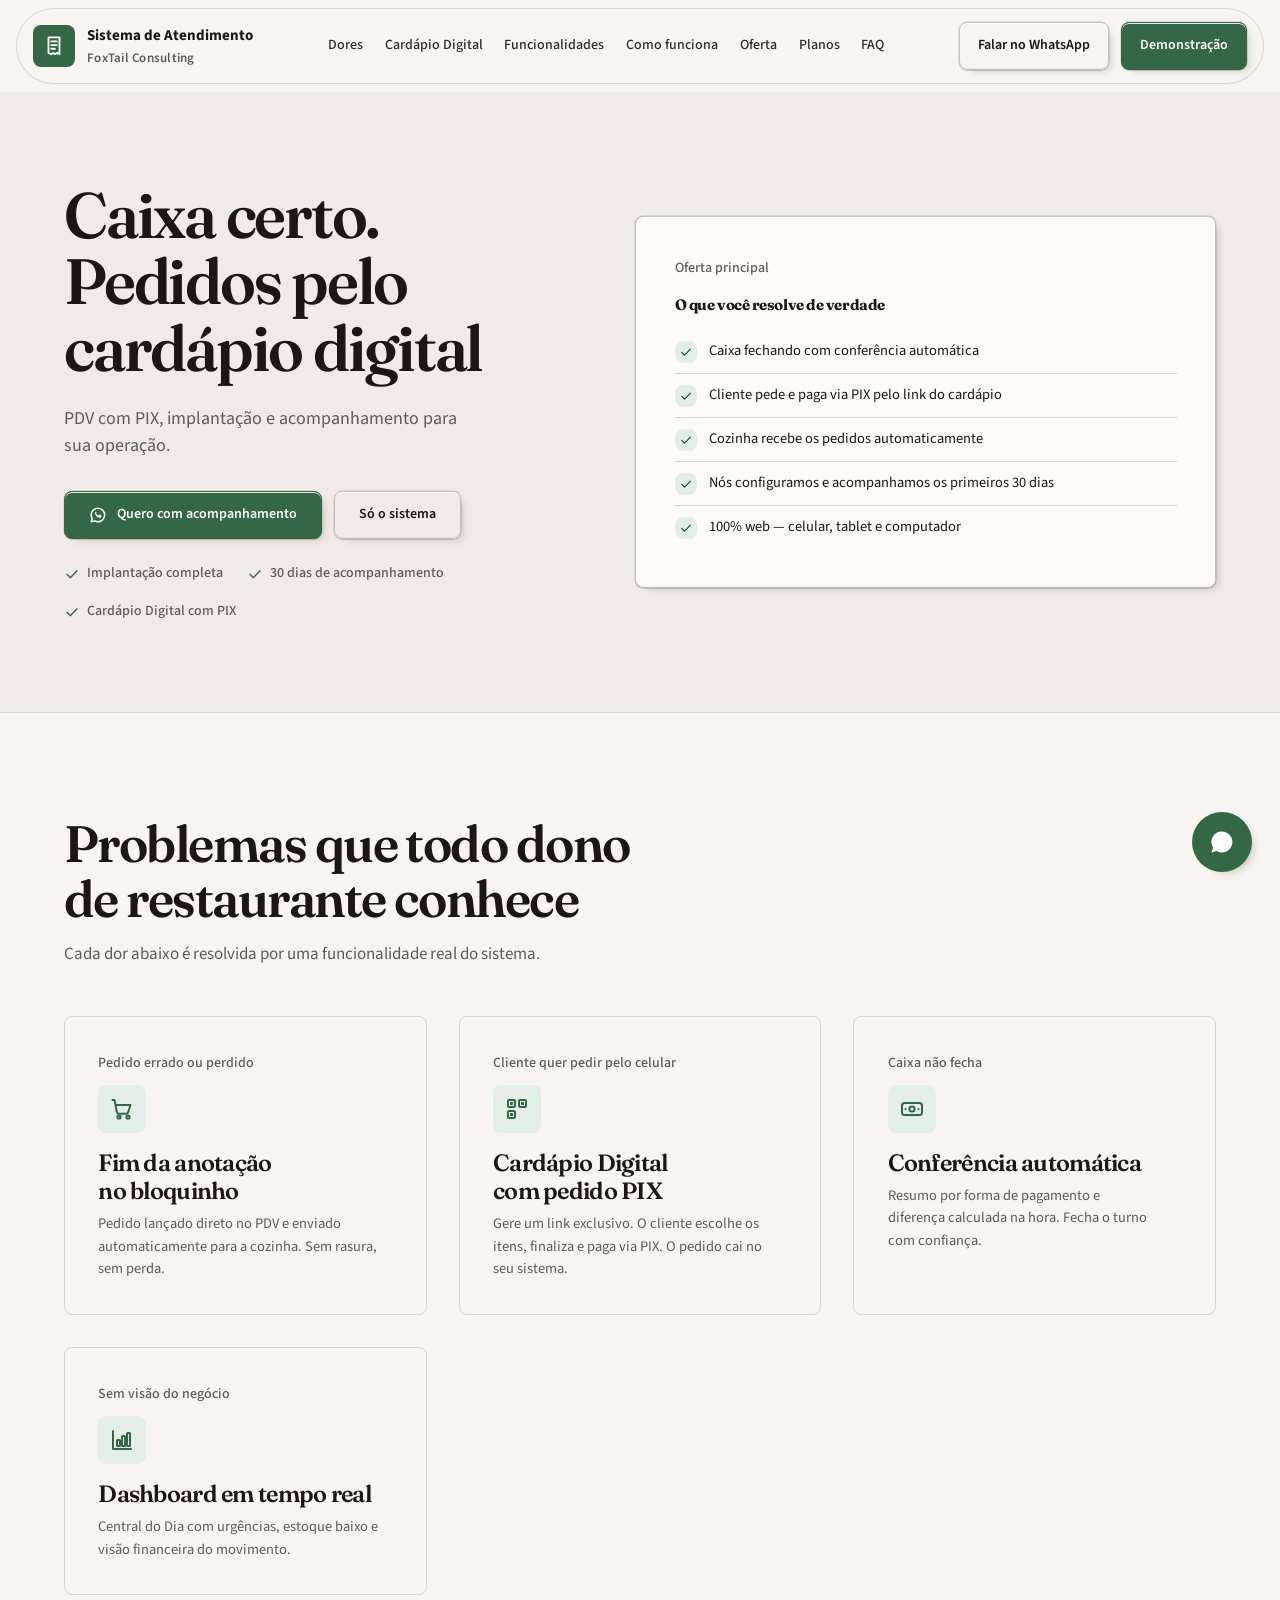
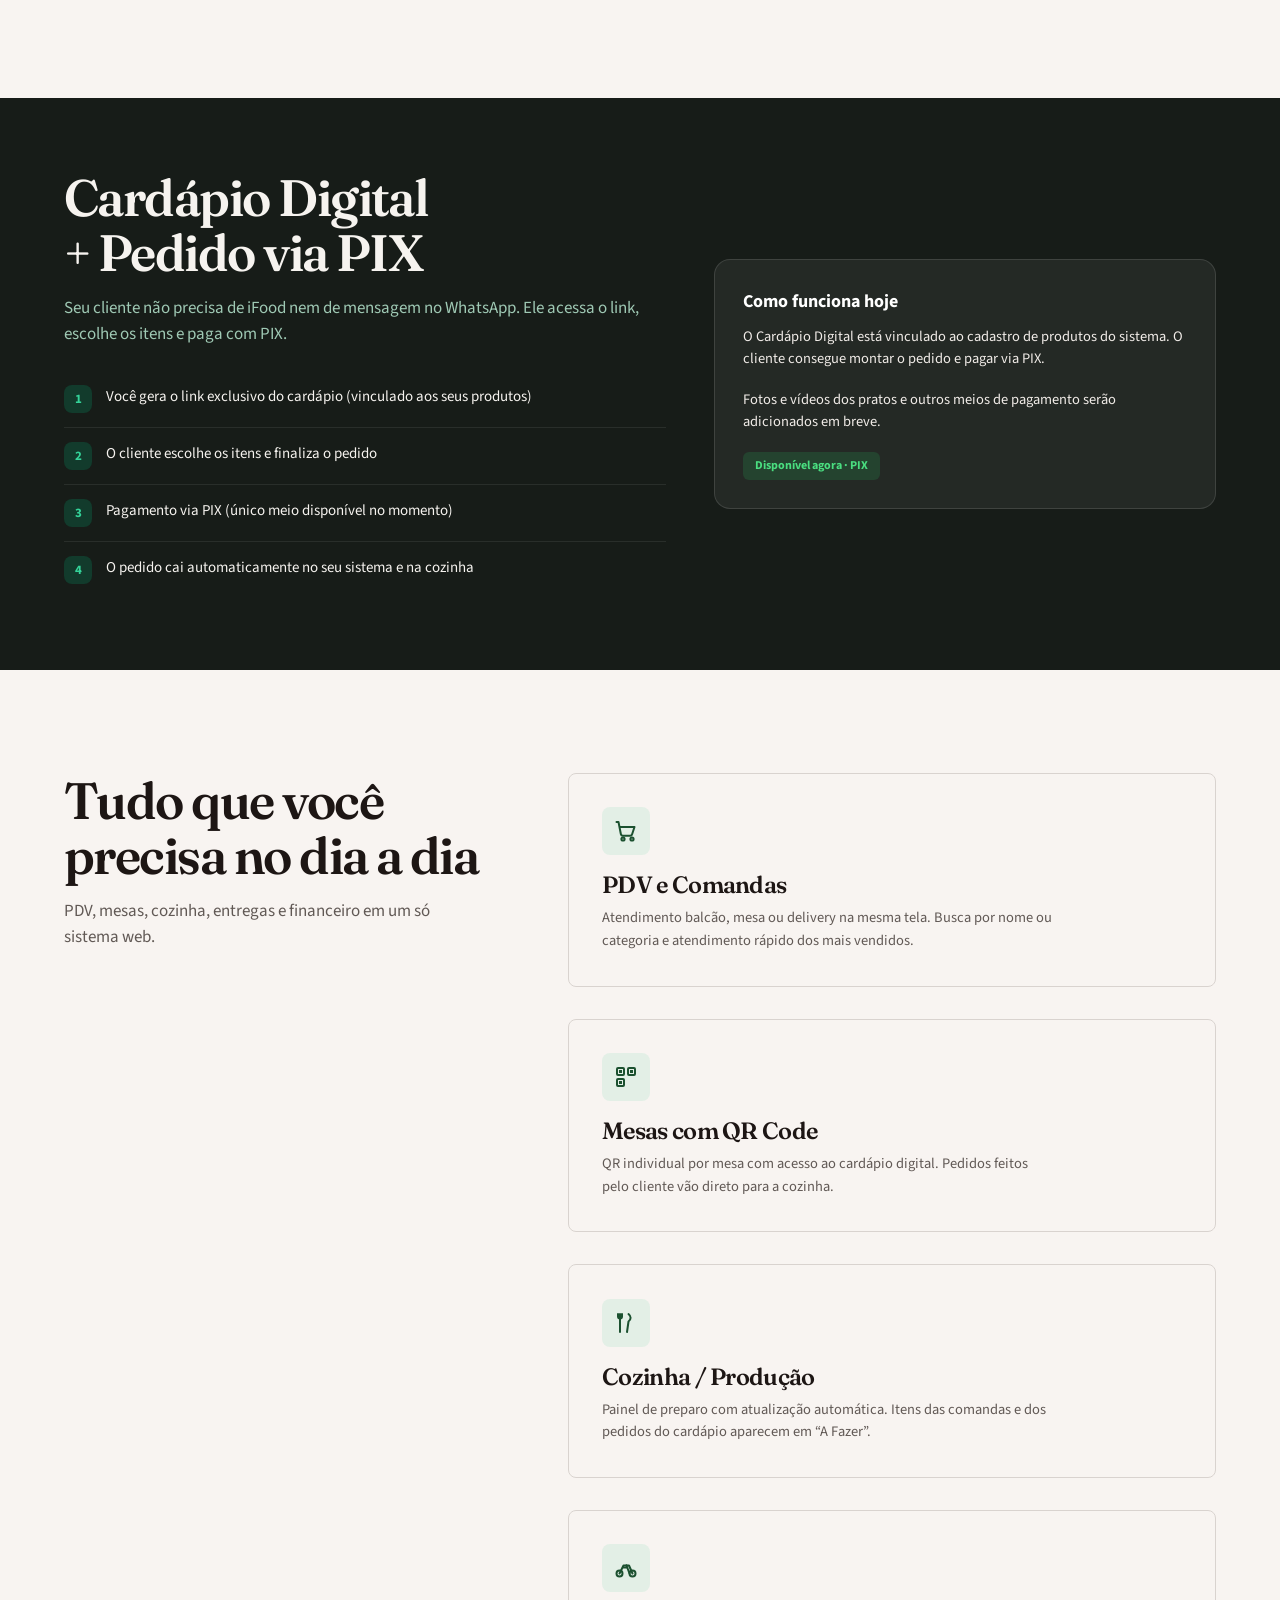
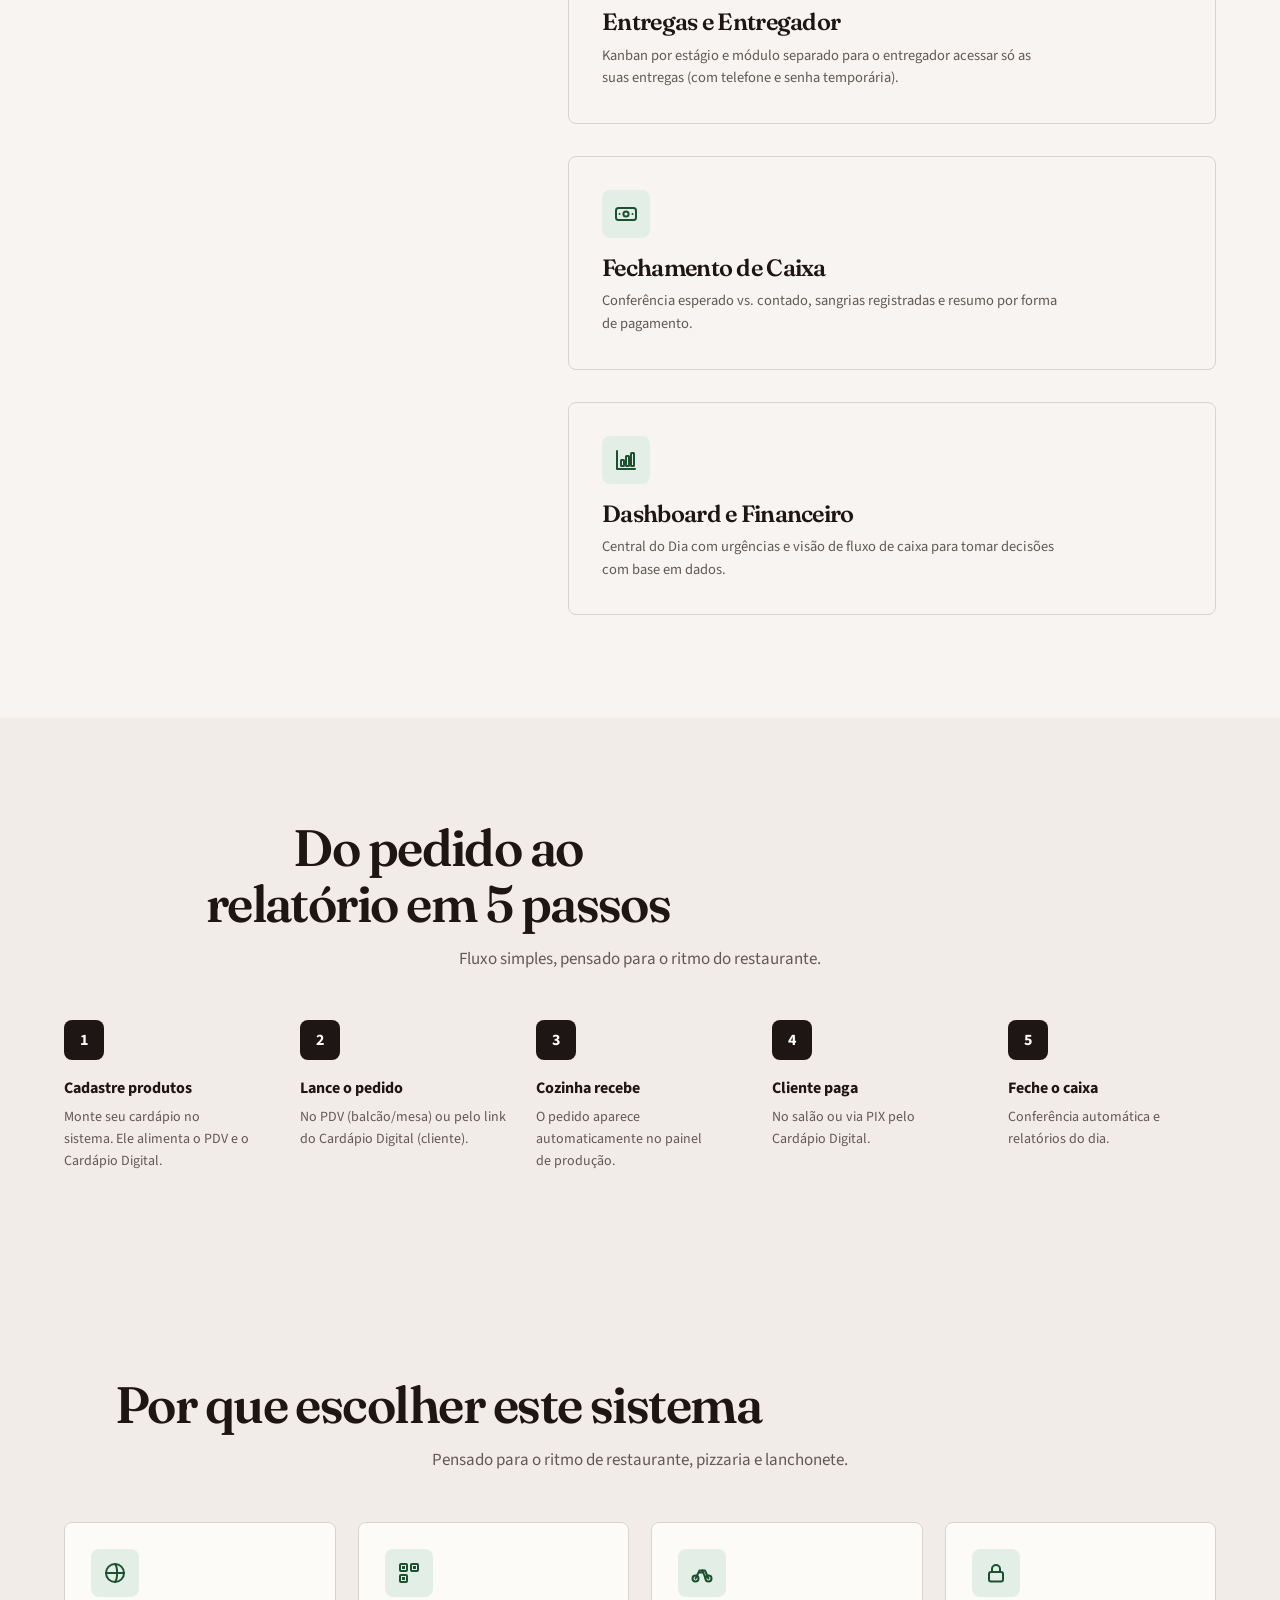
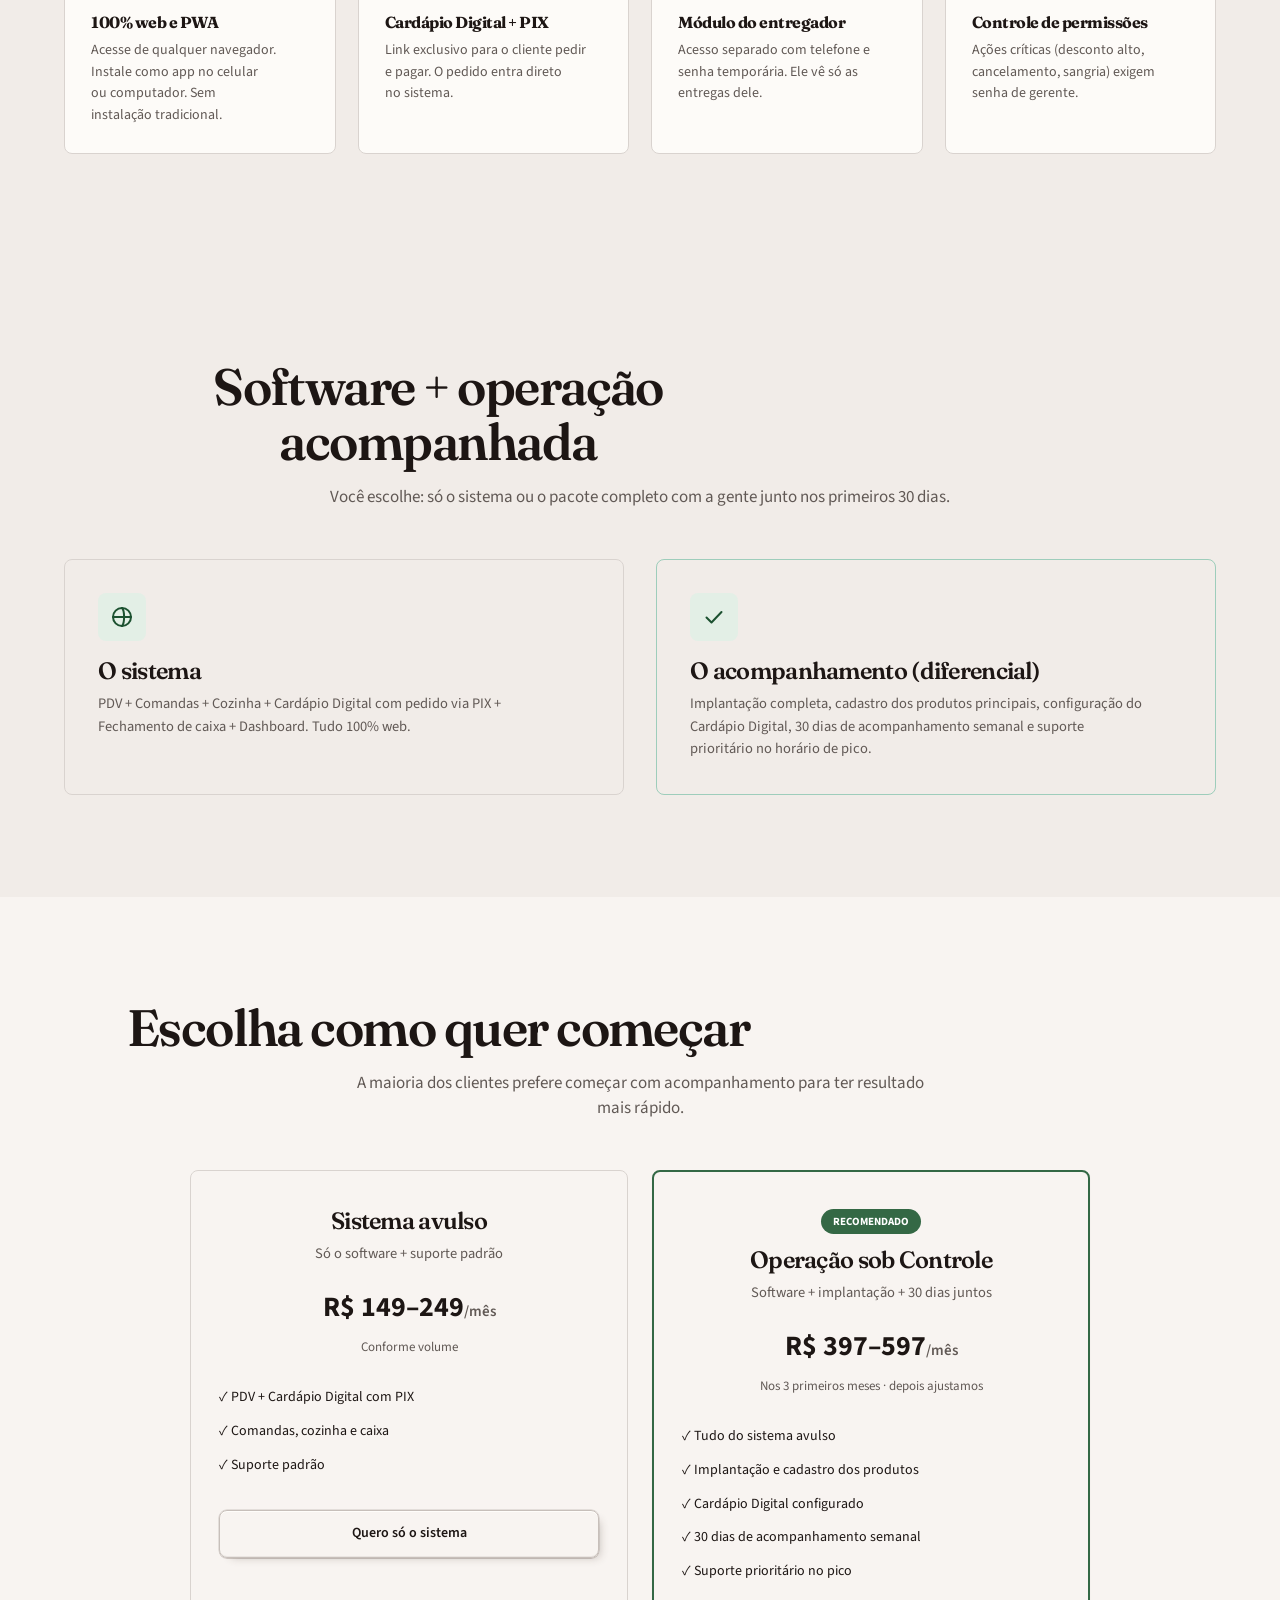
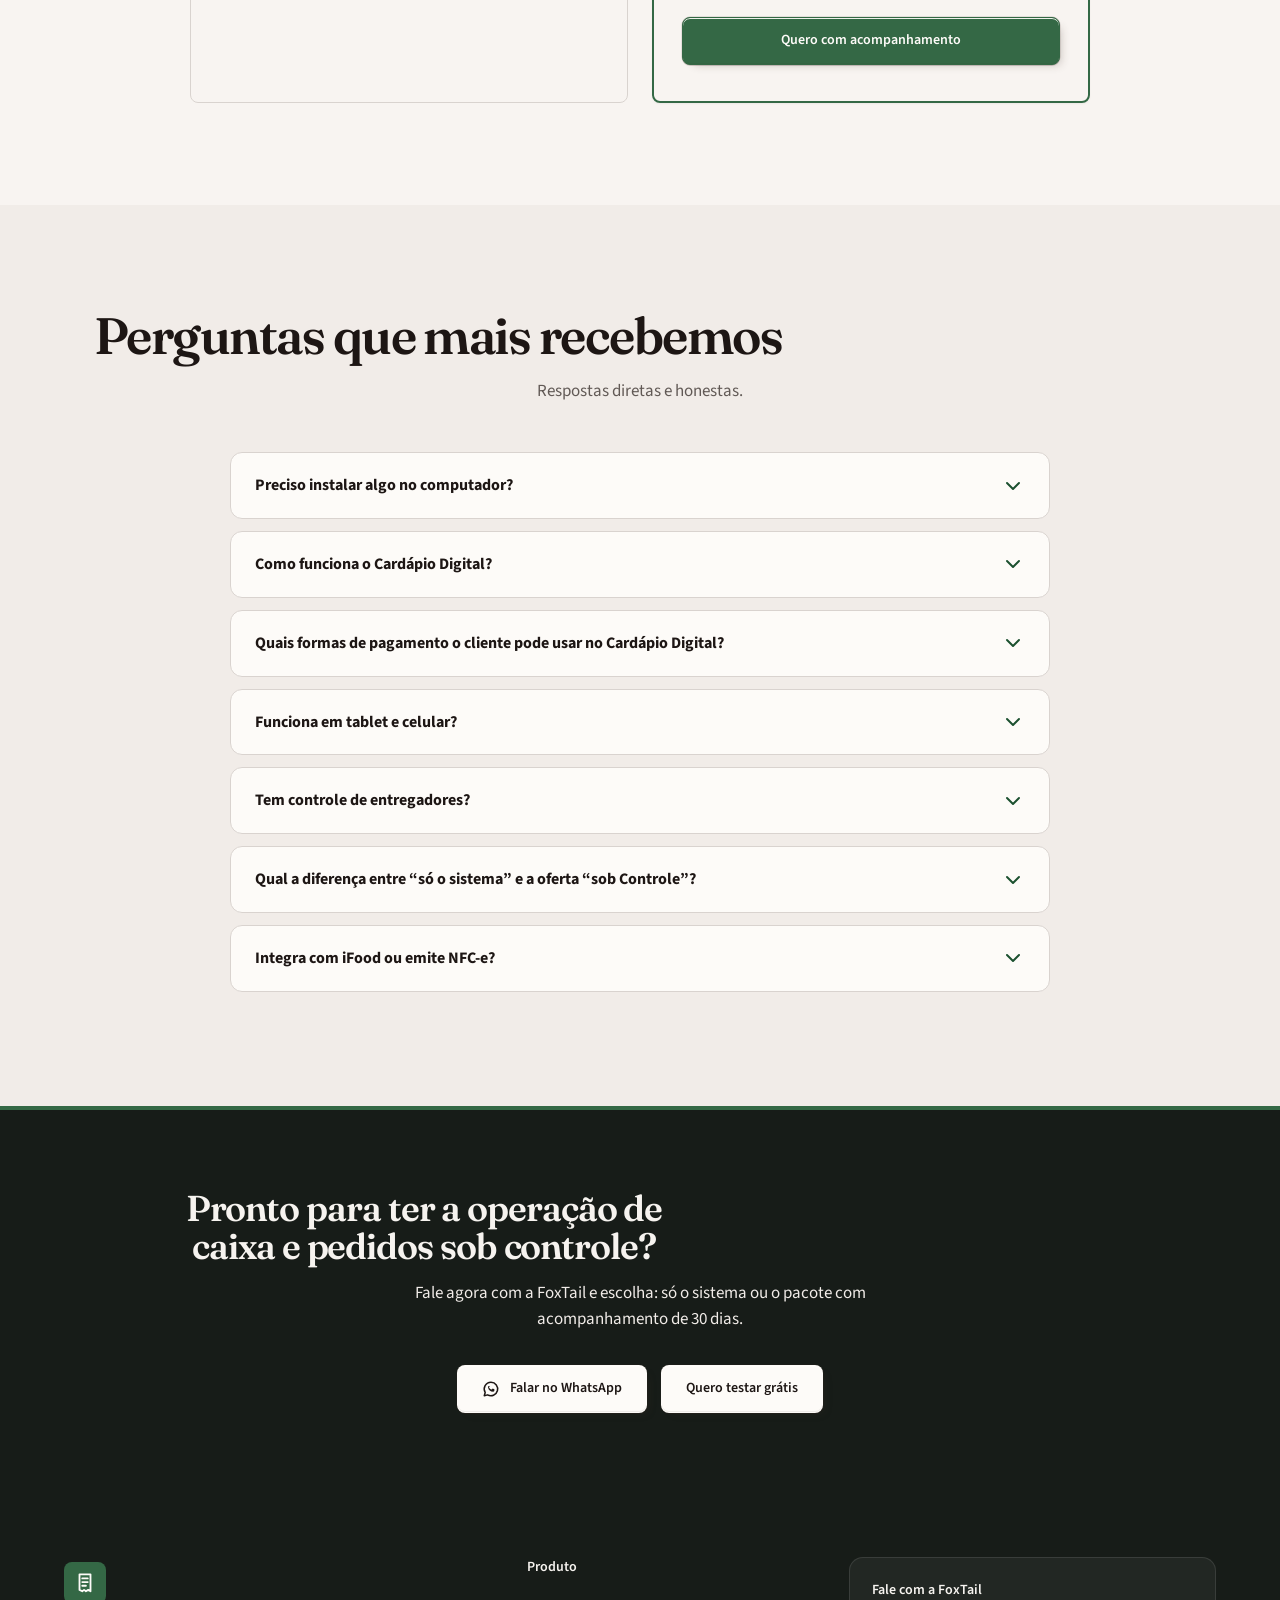
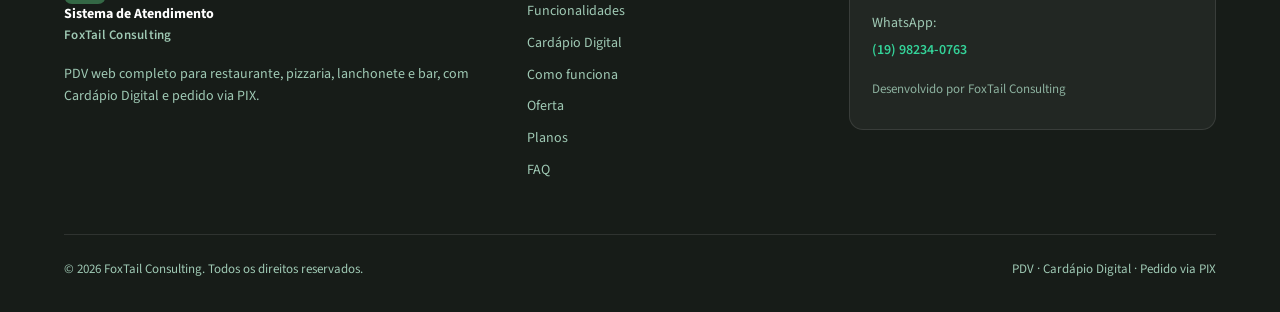
==== commit ee6acdb4: "visual" ====
--- a/index.html
+++ b/index.html
@@ -48,6 +48,8 @@
       rel="stylesheet"
     />
     <style>
+      /* Hallmark · redesign: full · theme: Coral · genre: modern-minimal · v2.0.0 */
+      /* Hallmark · pre-emit critique: P4 H4 E4 S5 R4 V4 · weakest: E, preserve the existing product UI */
       :root {
         --bg: #f7f4ef;
         --bg-soft: #efe9df;
@@ -902,8 +904,10 @@
         }
       }
     </style>
+    <link rel="stylesheet" href="./tokens.css" />
+    <link rel="stylesheet" href="./base.css" />
   </head>
-  <body>
+  <body data-page="restaurant">
     <svg class="svg-sprite" xmlns="http://www.w3.org/2000/svg">
       <symbol id="i-receipt" viewBox="0 0 24 24">
         <path d="M6 2.5h12V21l-2.5-1.5L13 21l-2-1.5L9 21l-3-1.5V2.5z" />
@@ -1055,20 +1059,12 @@
     <section class="hero" id="topo">
       <div class="container hero-grid">
         <div class="reveal">
-          <span class="eyebrow"
-            ><svg class="icon" style="width: 14px; height: 14px">
-              <use href="#i-globe" />
-            </svg>
-            Operação de caixa e pedidos sob controle</span
-          >
           <h1>
-            Seu restaurante com <span class="hl">caixa fechando certo</span> e
-            pedidos pelo <span class="hl-amber">Cardápio Digital</span>
+            Caixa certo. Pedidos pelo
+            <span class="hl">cardápio digital</span>
           </h1>
           <p class="lead">
-            Não entregamos só o sistema. Configuramos o PDV + Cardápio Digital
-            com PIX e acompanhamos sua operação nos primeiros 30 dias para
-            garantir que está funcionando de verdade.
+            PDV com PIX, implantação e acompanhamento para sua operação.
           </p>
           <div class="hero-ctas">
             <a
@@ -1146,7 +1142,6 @@
     <section id="dores">
       <div class="container">
         <div class="reveal">
-          <span class="eyebrow amber">Dores do dia a dia</span>
           <h2 class="section-title">
             Problemas que todo dono de restaurante conhece
           </h2>
@@ -1208,7 +1203,6 @@
       <div class="container">
         <div class="highlight-grid">
           <div class="reveal">
-            <span class="eyebrow">Diferencial principal</span>
             <h2 class="section-title">Cardápio Digital + Pedido via PIX</h2>
             <p class="section-sub" style="color: #9fc9b4; margin-bottom: 0">
               Seu cliente não precisa de iFood nem de mensagem no WhatsApp. Ele
@@ -1255,7 +1249,6 @@
     <section id="funcionalidades">
       <div class="container">
         <div class="reveal center">
-          <span class="eyebrow">Funcionalidades</span>
           <h2 class="section-title">Tudo que você precisa no dia a dia</h2>
           <p class="section-sub">
             PDV, mesas, cozinha, entregas e financeiro em um só sistema web.
@@ -1330,7 +1323,6 @@
     <section id="como-funciona" style="background: var(--bg-soft)">
       <div class="container">
         <div class="reveal center">
-          <span class="eyebrow">Como funciona</span>
           <h2 class="section-title">Do pedido ao relatório em 5 passos</h2>
           <p class="section-sub">
             Fluxo simples, pensado para o ritmo do restaurante.
@@ -1375,7 +1367,6 @@
     <section class="diff-band" id="diferenciais">
       <div class="container">
         <div class="reveal center">
-          <span class="eyebrow">Diferenciais</span>
           <h2 class="section-title">Por que escolher este sistema</h2>
           <p class="section-sub">
             Pensado para o ritmo de restaurante, pizzaria e lanchonete.
@@ -1430,7 +1421,6 @@
     <section id="oferta" style="background: var(--bg-soft)">
       <div class="container">
         <div class="reveal center">
-          <span class="eyebrow">Oferta sob Controle</span>
           <h2 class="section-title">Software + operação acompanhada</h2>
           <p class="section-sub">
             Você escolhe: só o sistema ou o pacote completo com a gente junto
@@ -1470,7 +1460,6 @@
     <section id="planos">
       <div class="container">
         <div class="reveal center">
-          <span class="eyebrow">Planos</span>
           <h2 class="section-title">Escolha como quer começar</h2>
           <p class="section-sub">
             A maioria dos clientes prefere começar com acompanhamento para ter
@@ -1599,7 +1588,6 @@
     <section id="faq" style="background: var(--bg-soft)">
       <div class="container">
         <div class="reveal center">
-          <span class="eyebrow">Dúvidas frequentes</span>
           <h2 class="section-title">Perguntas que mais recebemos</h2>
           <p class="section-sub">Respostas diretas e honestas.</p>
         </div>
--- a/tokens.css
+++ b/tokens.css
@@ -0,0 +1,109 @@
+/* Hallmark · shape: Feature Stack · genre: modern-minimal · theme: Coral (2/3, adapted per vertical) · redesign: full
+ * hero: Stage · nav: floating pill · footer: index columns · imagery: existing product interfaces · signature: a distinct colour world for each offering
+ * axes: light/grotesk-sans/warm · posture: restrained · contrast: per-page tokens · fold: verify · draw: dc78 · v2.0.0 */
+/* Hallmark · pre-emit critique: P4 H4 E4 S5 R4 V4 · weakest: E, product imagery is the existing site material */
+:root {
+  color-scheme: light;
+  --space-3xs: 2px; --space-2xs: 4px; --space-xs: 8px; --space-sm: 12px; --space-md: 16px; --space-lg: 24px; --space-xl: 40px; --space-2xl: 64px; --space-3xl: 96px; --space-4xl: 144px;
+  --text-xs: 0.8125rem; --text-sm: 0.875rem; --text-md: 1rem; --text-lg: 1.25rem; --text-xl: 1.5625rem; --text-2xl: 1.953rem; --text-3xl: 2.441rem;
+  --text-display-s: clamp(2.25rem, 4vw + 0.5rem, 3.75rem); --text-display: clamp(2.75rem, 5vw + 1rem, 5.25rem);
+  --text-section: clamp(2rem, 2.5vw + 1rem, 3.5rem); --text-title: clamp(1.25rem, 0.75vw + 0.875rem, 1.625rem); --text-lead: clamp(1.125rem, 0.35vw + 1rem, 1.375rem);
+  --ease-out: cubic-bezier(0.16, 1, 0.3, 1); --ease-in: cubic-bezier(0.7, 0, 0.84, 0); --ease-in-out: cubic-bezier(0.65, 0, 0.35, 1);
+  --dur-micro: 120ms; --dur-short: 220ms; --dur-long: 420ms;
+  --color-error: oklch(52% 0.19 27); --color-success: oklch(50% 0.12 150);
+  --container: 1440px; --gutter: 64px; --gap-columns: 32px; --section-gap-s: 120px; --section-gap: 144px; --section-gap-l: 176px;
+  --z-base: 1; --z-raised: 10; --z-dropdown: 100; --z-sticky: 200; --z-sticky-nav: 300; --z-modal: 400; --z-toast: 500; --z-tooltip: 600;
+  --color-paper: oklch(97% 0.006 55); --color-paper-2: oklch(94.5% 0.007 55); --color-paper-3: oklch(91.5% 0.009 55);
+  --color-ink: oklch(21% 0.012 38); --color-ink-2: oklch(29% 0.013 40); --color-muted: oklch(47% 0.013 45);
+  --color-rule: oklch(87% 0.009 55); --color-rule-2: oklch(81% 0.011 55);
+  --color-brand: oklch(47% 0.08 153); --color-brand-dark: oklch(39% 0.08 153); --color-brand-deep: oklch(30% 0.06 153); --color-brand-soft: oklch(94% 0.018 153);
+  --color-accent: var(--color-brand); --color-accent-ink: oklch(98.8% 0.0045 80); --color-accent-2: var(--color-brand-dark); --color-focus: var(--color-brand-dark);
+  --color-cotton: oklch(98.8% 0.0045 80); --color-desk: oklch(94.3% 0.008 64); --color-print: oklch(23% 0.012 38);
+  --color-board: oklch(22% 0.011 153); --color-board-type: oklch(96.5% 0.006 70); --color-paid: var(--color-brand-dark);
+  --tex-cotton: none; --tex-desk: none;
+  --construction-brand: oklch(45% 0.12 35);
+  --construction-brand-dark: oklch(37% 0.1 35);
+  --construction-brand-deep: oklch(29% 0.075 35);
+  --construction-brand-soft: oklch(94% 0.024 55);
+  --construction-paper: oklch(97% 0.006 75);
+  --construction-paper-2: oklch(94.5% 0.01 75);
+  --construction-paper-3: oklch(91.5% 0.014 75);
+  --construction-ink: oklch(21% 0.018 250);
+  --construction-ink-2: oklch(30% 0.02 250);
+  --construction-muted: oklch(46% 0.02 250);
+  --construction-rule: oklch(87% 0.012 250);
+  --construction-rule-2: oklch(80% 0.018 250);
+  --construction-cotton: oklch(99% 0.004 75);
+  --construction-desk: oklch(94% 0.016 75);
+  --construction-board: oklch(22% 0.025 250);
+  --construction-accent-ink: oklch(99% 0.004 75);
+  --construction-amber: oklch(55% 0.13 55);
+  --construction-dark-soft: oklch(28% 0.035 250);
+  --service-brand: oklch(43% 0.095 198);
+  --service-brand-dark: oklch(35% 0.08 198);
+  --service-brand-deep: oklch(28% 0.06 198);
+  --service-brand-soft: oklch(94% 0.022 198);
+  --service-paper: oklch(97% 0.005 198);
+  --service-paper-2: oklch(94.5% 0.009 198);
+  --service-paper-3: oklch(91.5% 0.014 198);
+  --service-ink: oklch(21% 0.014 205);
+  --service-ink-2: oklch(30% 0.018 205);
+  --service-muted: oklch(46% 0.02 205);
+  --service-rule: oklch(87% 0.012 198);
+  --service-rule-2: oklch(80% 0.018 198);
+  --service-cotton: oklch(99% 0.004 198);
+  --service-desk: oklch(93.5% 0.018 198);
+  --service-board: oklch(22% 0.024 205);
+  --service-accent-ink: oklch(99% 0.004 198);
+  --service-dark-soft: oklch(28% 0.032 205);
+  --print-brand: oklch(43% 0.15 255);
+  --print-brand-dark: oklch(35% 0.12 255);
+  --print-brand-deep: oklch(27% 0.09 255);
+  --print-brand-soft: oklch(94% 0.025 255);
+  --print-paper: oklch(97% 0.006 255);
+  --print-paper-2: oklch(94.5% 0.012 255);
+  --print-paper-3: oklch(91.5% 0.018 255);
+  --print-ink: oklch(21% 0.024 255);
+  --print-ink-2: oklch(30% 0.026 255);
+  --print-muted: oklch(46% 0.024 255);
+  --print-rule: oklch(87% 0.016 255);
+  --print-rule-2: oklch(80% 0.025 255);
+  --print-cotton: oklch(99% 0.004 255);
+  --print-desk: oklch(93.5% 0.022 255);
+  --print-board: oklch(22% 0.035 255);
+  --print-accent-ink: oklch(99% 0.004 255);
+  --print-paid: oklch(51% 0.14 72);
+  --print-signal: oklch(54% 0.14 72);
+  --print-orange-soft: oklch(94% 0.03 72);
+  --print-dark-soft: oklch(28% 0.04 255);
+  --shade: 32% 0.03 50; --lit: 100% 0.005 80; --deep: 7% 0.01 40;
+  --font-display: "Fraunces", Georgia, serif;
+  --font-body: "Source Sans 3", system-ui, sans-serif;
+  --font-outlier: "Source Sans 3", system-ui, sans-serif;
+  --radius-card: 8px; --radius-input: 6px; --radius-pill: 999px; --radius-stock: 8px; --rule-hair: 1px;
+  --shadow-card: 0 1px 2px oklch(20% 0.01 35 / 0.05);
+  --edge-stock: inset 0 1px 0 oklch(var(--lit) / 0.9), inset 0 -1px 0 oklch(var(--shade) / 0.07), 0 0 0 0.5px oklch(var(--shade) / 0.22), 0 1px 0 oklch(var(--shade) / 0.12);
+  --cast-stock: 6px 5px 10px -6px oklch(var(--shade) / 0.3); --cast-stock-lift: 12px 10px 18px -8px oklch(var(--shade) / 0.3);
+  --press-groove: inset 1px 1.5px 2px oklch(var(--shade) / 0.16), inset -1px -1px 0 oklch(var(--lit) / 0.9), 0 0 0 0.5px oklch(var(--shade) / 0.2);
+  --tracking-display: -0.03em; --display-weight: 600;
+  --bg: var(--color-paper);
+  --bg-soft: var(--color-paper-2);
+  --card: var(--color-cotton);
+  --text: var(--color-ink);
+  --muted: var(--color-muted);
+  --emerald: var(--color-brand);
+  --emerald-dark: var(--color-brand-dark);
+  --emerald-deep: var(--color-brand-deep);
+  --emerald-soft: var(--color-brand-soft);
+  --green: var(--color-brand);
+  --green-dark: var(--color-brand-dark);
+  --amber: var(--color-brand-dark);
+  --orange: var(--color-brand);
+  --orange-soft: var(--color-brand-soft);
+  --border: var(--color-rule);
+  --dark: var(--color-board);
+  --dark-soft: oklch(27% 0.012 153);
+  --radius: var(--radius-card);
+  --shadow: var(--shadow-card);
+  --shadow-lg: var(--shadow-card);
+}
--- a/base.css
+++ b/base.css
@@ -0,0 +1,784 @@
+/* Hallmark · shape: Feature Stack · genre: modern-minimal · theme: Coral (2/3, adapted per vertical) · redesign: full
+ * hero: Stage · nav: floating pill · footer: index columns · imagery: existing product interfaces · signature: a distinct colour world for each offering
+ * axes: light/grotesk-sans/warm · posture: restrained · contrast: per-page tokens · fold: verify · draw: dc78 · v2.0.0 */
+/* Hallmark · pre-emit critique: P4 H4 E4 S5 R4 V4 · weakest: E, product imagery is the existing site material */
+*, *::before, *::after { box-sizing: border-box; }
+html, body { overflow-x: clip; }
+html { scrollbar-color: var(--color-muted) var(--color-paper); scroll-padding-top: var(--space-3xl); }
+body { margin: 0; background: var(--color-paper); color: var(--color-ink); font-family: var(--font-body); font-size: var(--text-md); line-height: 1.55; -webkit-font-smoothing: antialiased; caret-color: var(--color-accent); }
+::selection { background: color-mix(in oklab, var(--color-accent) 22%, transparent); color: var(--color-ink); }
+:focus-visible { outline: 2px solid var(--color-focus); outline-offset: 2px; }
+a { color: inherit; text-decoration-thickness: 1px; text-underline-offset: 0.16em; }
+h1, h2, h3 { margin: 0; font-family: var(--font-display); font-weight: var(--display-weight, 700); font-synthesis: none; letter-spacing: var(--tracking-display); line-height: 1.05; overflow-wrap: break-word; min-width: 0; text-wrap: balance; }
+h1 { max-width: 20ch; font-size: var(--text-display); } h2 { max-width: 30ch; font-size: var(--text-section); } h3 { max-width: 40ch; font-size: var(--text-title); line-height: 1.2; }
+.lead { font-size: var(--text-lead); line-height: 1.45; max-width: 52ch; }
+p { margin: 0; text-wrap: pretty; }
+p:not([class]) { max-width: 65ch; }
+img, video { max-width: 100%; height: auto; display: block; }
+svg { display: block; }
+[hidden] { display: none !important; }
+button, input, select, textarea { font: inherit; }
+.container { width: 100%; max-width: var(--container); margin-inline: auto; padding-inline: var(--gutter); box-sizing: border-box; }
+.num, .figure, td.num { font-variant-numeric: tabular-nums; }
+.visually-hidden { position: absolute; width: 1px; height: 1px; overflow: hidden; clip-path: inset(50%); white-space: nowrap; }
+[data-slot] { position: relative; overflow: hidden; background: linear-gradient(160deg, var(--color-paper-2, var(--color-paper)), var(--color-paper-3, var(--color-paper))); }
+[data-slot] > img { position: absolute; inset: 0; width: 100%; height: 100%; object-fit: cover; z-index: 1; }
+[data-slot]:has(> img) > :not(img):not([data-keep]) { display: none !important; }
+@media (max-width: 60rem) { :root { --gutter: 24px; --section-gap-s: 80px; --section-gap: 96px; --section-gap-l: 120px; } }
+@media (max-width: 40rem) { :root { --gutter: 16px; --section-gap-s: 56px; --section-gap: 72px; --section-gap-l: 96px; --gap-columns: 16px; } }
+@media (prefers-reduced-motion: reduce) { *:not(.keep-motion), *:not(.keep-motion)::before, *:not(.keep-motion)::after { animation-duration: 0.01ms !important; animation-iteration-count: 1 !important; transition-duration: 0.01ms !important; scroll-behavior: auto !important; } }
+/* photographs: muted sepia=8 */
+[data-slot] > img { filter: saturate(0.65) contrast(0.97) sepia(0.08); }
+
+html,
+body {
+  overflow-x: clip;
+}
+
+html {
+  scroll-behavior: smooth;
+  scroll-padding-top: var(--space-xl);
+}
+
+body {
+  background: var(--color-paper);
+  color: var(--color-ink);
+  font-family: var(--font-body);
+  line-height: 1.55;
+}
+
+::selection {
+  background: color-mix(in oklab, var(--color-brand) 20%, transparent);
+  color: var(--color-ink);
+}
+
+:focus-visible {
+  outline: 2px solid var(--color-focus);
+  outline-offset: 3px;
+}
+
+.container {
+  width: 100%;
+  max-width: var(--container);
+  margin-inline: auto;
+  padding-inline: var(--gutter);
+}
+
+header {
+  position: sticky;
+  inset-block-start: 0;
+  z-index: var(--z-sticky-nav);
+  background: transparent;
+  border: 0;
+}
+
+.nav {
+  min-height: 76px;
+  height: auto;
+  gap: var(--space-lg);
+  width: min(calc(100% - 32px), 1380px);
+  margin: var(--space-xs) auto;
+  padding: var(--space-xs) var(--space-md);
+  border: 1px solid var(--color-rule);
+  border-radius: var(--radius-pill);
+  background: var(--color-paper);
+  box-shadow: var(--shadow-card);
+}
+
+.logo {
+  flex-shrink: 0;
+  font-size: 15px;
+}
+
+.logo-mark {
+  width: 42px;
+  height: 42px;
+  border-radius: var(--radius-card);
+  background: var(--color-brand);
+  color: var(--color-accent-ink);
+  box-shadow: none;
+}
+
+.logo small {
+  color: var(--color-muted);
+  font-size: var(--text-xs);
+}
+
+.nav-links {
+  flex-wrap: wrap;
+  gap: clamp(var(--space-sm), 1.7vw, var(--space-lg));
+  color: var(--color-ink-2);
+  font-size: var(--text-sm);
+  font-weight: 500;
+}
+
+.nav-links a {
+  text-underline-offset: 0.28em;
+}
+
+.nav-links a:hover {
+  color: var(--color-brand-dark);
+  text-decoration: underline;
+}
+
+.nav-cta {
+  flex-shrink: 0;
+  gap: var(--space-sm);
+}
+
+.btn {
+  min-height: 48px;
+  padding: 0 var(--space-lg);
+  border: 1px solid transparent;
+  border-radius: var(--radius-stock);
+  background: var(--color-cotton);
+  color: var(--color-ink);
+  box-shadow: var(--edge-stock), var(--cast-stock);
+  font-size: var(--text-sm);
+  font-weight: 600;
+  transition: transform var(--dur-short) var(--ease-out), box-shadow var(--dur-short) var(--ease-out), background-color var(--dur-short) var(--ease-out);
+}
+
+.btn:hover {
+  filter: none;
+  transform: translateY(-1px);
+  box-shadow: var(--edge-stock), var(--cast-stock-lift);
+}
+
+.btn:active {
+  transform: translateY(1px);
+  box-shadow: var(--press-groove);
+}
+
+.btn-primary,
+.btn-whatsapp {
+  border-color: var(--color-brand);
+  background: var(--color-brand);
+  color: var(--color-accent-ink);
+}
+
+.btn-primary:hover,
+.btn-whatsapp:hover,
+.btn-primary:focus-visible,
+.btn-whatsapp:focus-visible {
+  background: var(--color-brand-dark);
+  color: var(--color-accent-ink);
+}
+
+.btn-outline {
+  border-color: var(--color-rule-2);
+  background: transparent;
+  color: var(--color-ink);
+}
+
+.btn-outline:hover {
+  border-color: var(--color-brand);
+  color: var(--color-brand-dark);
+}
+
+.menu-toggle {
+  min-width: 44px;
+  min-height: 44px;
+  color: var(--color-ink);
+}
+
+section {
+  padding-block: clamp(var(--space-2xl), 8vw, var(--section-gap-s));
+}
+
+.hero {
+  padding-block: clamp(var(--space-xl), 7vw, var(--space-3xl));
+  overflow: visible;
+  border-bottom: 1px solid var(--color-rule);
+  background: var(--color-desk);
+}
+
+.hero-grid {
+  grid-template-columns: minmax(0, 0.92fr) minmax(0, 1.08fr);
+  gap: clamp(32px, 6vw, 88px);
+  align-items: center;
+}
+
+.hero h1 {
+  max-width: 12ch;
+  margin-block: 0 var(--space-lg);
+  color: var(--color-ink);
+  font-family: var(--font-display);
+  font-size: clamp(2.65rem, 5vw, 5.25rem);
+  font-weight: 600;
+  letter-spacing: -0.035em;
+  line-height: 1.04;
+  overflow-wrap: break-word;
+  min-width: 0;
+  text-wrap: balance;
+}
+
+.hero h1 .hl,
+.hero h1 .hl-amber,
+.hero h1 em {
+  color: inherit;
+  font-style: normal;
+}
+
+.hero .lead {
+  max-width: 52ch;
+  margin-block-end: var(--space-lg);
+  color: var(--color-ink-2);
+  font-size: clamp(1.05rem, 1.4vw, 1.25rem);
+  line-height: 1.5;
+}
+
+.hero-ctas {
+  gap: var(--space-sm);
+  margin-block-end: var(--space-lg);
+}
+
+.hero-trust,
+.hero-notes {
+  gap: var(--space-md) var(--space-lg);
+  color: var(--color-muted);
+  font-size: var(--text-sm);
+  font-weight: 500;
+}
+
+.hero-visual,
+.panel {
+  border: 1px solid var(--color-rule-2);
+  border-radius: var(--radius-stock);
+  background: var(--color-cotton);
+  box-shadow: var(--edge-stock), var(--cast-stock);
+}
+
+.hero-visual {
+  padding: clamp(var(--space-md), 3vw, var(--space-xl));
+}
+
+.hero-visual h3,
+.panel h2 {
+  color: var(--color-ink);
+}
+
+.hero-visual li,
+.panel li {
+  border-color: var(--color-rule);
+}
+
+.hero-badge {
+  position: static;
+  display: inline-flex;
+  margin-block-end: var(--space-md);
+  padding: 0;
+  border-radius: 0;
+  background: transparent;
+  color: var(--color-muted);
+  font-size: var(--text-sm);
+  font-weight: 500;
+  box-shadow: none;
+}
+
+.eyebrow {
+  display: inline-flex;
+  margin-block: 0 var(--space-md);
+  padding: 0;
+  border: 0;
+  background: transparent;
+  color: var(--color-brand-dark);
+  font-size: var(--text-sm);
+  font-weight: 500;
+  letter-spacing: 0;
+  text-transform: none;
+}
+
+h2.section-title,
+.section-title,
+.panel h2 {
+  max-width: 22ch;
+  margin-block: 0 var(--space-md);
+  color: var(--color-ink);
+  font-family: var(--font-display);
+  font-size: clamp(2rem, 4vw, 3.5rem);
+  font-weight: 600;
+  letter-spacing: -0.03em;
+  line-height: 1.08;
+  overflow-wrap: break-word;
+  min-width: 0;
+  text-wrap: balance;
+}
+
+.section-sub {
+  max-width: 62ch;
+  margin-block-end: var(--space-2xl);
+  color: var(--color-muted);
+  font-size: var(--text-lg);
+  line-height: 1.5;
+}
+
+#funcionalidades > .container,
+#modulos > .container,
+body[data-page="service"] #como-funciona > .container {
+  display: grid;
+  grid-template-columns: minmax(0, 0.78fr) minmax(0, 1.22fr);
+  align-items: start;
+  gap: clamp(32px, 7vw, 104px);
+}
+
+#funcionalidades > .container > .reveal,
+#modulos > .container > .reveal,
+body[data-page="service"] #como-funciona .section-head {
+  position: sticky;
+  inset-block-start: calc(76px + var(--space-xl));
+  align-self: start;
+  grid-column: 1;
+  text-align: left;
+}
+
+#funcionalidades > .container > .grid,
+#modulos > .container > .grid,
+body[data-page="service"] #como-funciona > .container > .grid-3 {
+  grid-column: 2;
+  grid-template-columns: minmax(0, 1fr);
+}
+
+.grid {
+  gap: clamp(var(--space-md), 2.5vw, var(--gap-columns));
+}
+
+.card {
+  min-width: 0;
+  border: 1px solid var(--color-rule);
+  border-radius: var(--radius-card);
+  border-left: 1px solid var(--color-rule);
+  background: transparent;
+  padding: clamp(20px, 2.6vw, 36px);
+  box-shadow: none;
+  transition: border-color var(--dur-short) var(--ease-out), background-color var(--dur-short) var(--ease-out), transform var(--dur-short) var(--ease-out);
+}
+
+.card:hover {
+  border-color: var(--color-brand);
+  border-left-color: var(--color-brand);
+  background: var(--color-cotton);
+  box-shadow: none;
+  transform: translateY(-2px);
+}
+
+.card h3 {
+  color: var(--color-ink);
+  font-family: var(--font-display);
+  font-size: var(--text-title);
+  font-weight: 600;
+  line-height: 1.2;
+  overflow-wrap: break-word;
+  min-width: 0;
+}
+
+.card p,
+.card .dor-tag {
+  color: var(--color-muted);
+}
+
+.card .dor-tag {
+  padding: 0;
+  border-radius: 0;
+  background: transparent;
+  font-size: var(--text-sm);
+  font-weight: 500;
+  letter-spacing: 0;
+  text-transform: none;
+}
+
+.card-icon,
+.hero-visual .check {
+  border-radius: var(--radius-card);
+  background: var(--color-brand-soft);
+  color: var(--color-brand-dark);
+}
+
+.highlight-band {
+  background: var(--color-board);
+  color: var(--color-board-type);
+}
+
+.highlight-band .section-title,
+.highlight-band h2,
+.highlight-band h3 {
+  color: var(--color-board-type);
+}
+
+.highlight-band .section-sub,
+.highlight-band p {
+  color: var(--color-paper-2);
+}
+
+.highlight-band .eyebrow {
+  color: var(--color-board-type);
+}
+
+.faq-item,
+.faq-q,
+.faq-answer,
+.plan,
+.pricing-card,
+.feature-row,
+.step,
+.footer-col {
+  border-color: var(--color-rule);
+}
+
+.footer {
+  background: var(--color-board);
+  color: var(--color-board-type);
+}
+
+.footer a:hover {
+  color: var(--color-cotton);
+  text-decoration: underline;
+}
+
+.footer-col h4 {
+  color: var(--color-board-type);
+  font-size: var(--text-sm);
+  font-weight: 600;
+  letter-spacing: 0;
+  text-transform: none;
+}
+
+.reveal {
+  opacity: 1;
+  transform: none;
+}
+
+.sp-dots button {
+  transition: transform var(--dur-micro) var(--ease-out), background-color var(--dur-micro) var(--ease-out);
+}
+
+body[data-page="construction"] {
+  --color-brand: var(--construction-brand);
+  --color-brand-dark: var(--construction-brand-dark);
+  --color-brand-deep: var(--construction-brand-deep);
+  --color-brand-soft: var(--construction-brand-soft);
+  --color-paper: var(--construction-paper);
+  --color-paper-2: var(--construction-paper-2);
+  --color-paper-3: var(--construction-paper-3);
+  --color-ink: var(--construction-ink);
+  --color-ink-2: var(--construction-ink-2);
+  --color-muted: var(--construction-muted);
+  --color-rule: var(--construction-rule);
+  --color-rule-2: var(--construction-rule-2);
+  --color-cotton: var(--construction-cotton);
+  --color-desk: var(--construction-desk);
+  --color-board: var(--construction-board);
+  --color-accent: var(--color-brand);
+  --color-accent-2: var(--color-brand-dark);
+  --color-focus: var(--color-brand-dark);
+  --color-accent-ink: var(--construction-accent-ink);
+  --color-paid: var(--color-brand-dark);
+  --color-print: var(--color-ink);
+  --bg: var(--color-paper);
+  --bg-soft: var(--color-paper-2);
+  --card: var(--color-cotton);
+  --text: var(--color-ink);
+  --muted: var(--color-muted);
+  --emerald: var(--color-brand);
+  --emerald-dark: var(--color-brand-dark);
+  --emerald-deep: var(--color-brand-deep);
+  --emerald-soft: var(--color-brand-soft);
+  --green: var(--color-brand);
+  --green-dark: var(--color-brand-dark);
+  --amber: var(--construction-amber);
+  --orange: var(--color-brand);
+  --orange-soft: var(--color-brand-soft);
+  --border: var(--color-rule);
+  --dark: var(--color-board);
+  --dark-soft: var(--construction-dark-soft);
+}
+
+body[data-page="service"] {
+  --color-brand: var(--service-brand);
+  --color-brand-dark: var(--service-brand-dark);
+  --color-brand-deep: var(--service-brand-deep);
+  --color-brand-soft: var(--service-brand-soft);
+  --color-paper: var(--service-paper);
+  --color-paper-2: var(--service-paper-2);
+  --color-paper-3: var(--service-paper-3);
+  --color-ink: var(--service-ink);
+  --color-ink-2: var(--service-ink-2);
+  --color-muted: var(--service-muted);
+  --color-rule: var(--service-rule);
+  --color-rule-2: var(--service-rule-2);
+  --color-cotton: var(--service-cotton);
+  --color-desk: var(--service-desk);
+  --color-board: var(--service-board);
+  --color-accent: var(--color-brand);
+  --color-accent-2: var(--color-brand-dark);
+  --color-focus: var(--color-brand-dark);
+  --color-accent-ink: var(--service-accent-ink);
+  --color-paid: var(--color-brand-dark);
+  --bg: var(--color-paper);
+  --bg-soft: var(--color-paper-2);
+  --card: var(--color-cotton);
+  --text: var(--color-ink);
+  --muted: var(--color-muted);
+  --emerald: var(--color-brand);
+  --emerald-dark: var(--color-brand-dark);
+  --emerald-deep: var(--color-brand-deep);
+  --emerald-soft: var(--color-brand-soft);
+  --green: var(--color-brand);
+  --green-dark: var(--color-brand-dark);
+  --amber: var(--color-brand-dark);
+  --orange: var(--color-brand);
+  --orange-soft: var(--color-brand-soft);
+  --border: var(--color-rule);
+  --dark: var(--color-board);
+  --dark-soft: var(--service-dark-soft);
+}
+
+body[data-page="print"] {
+  --color-brand: var(--print-brand);
+  --color-brand-dark: var(--print-brand-dark);
+  --color-brand-deep: var(--print-brand-deep);
+  --color-brand-soft: var(--print-brand-soft);
+  --color-paper: var(--print-paper);
+  --color-paper-2: var(--print-paper-2);
+  --color-paper-3: var(--print-paper-3);
+  --color-ink: var(--print-ink);
+  --color-ink-2: var(--print-ink-2);
+  --color-muted: var(--print-muted);
+  --color-rule: var(--print-rule);
+  --color-rule-2: var(--print-rule-2);
+  --color-cotton: var(--print-cotton);
+  --color-desk: var(--print-desk);
+  --color-board: var(--print-board);
+  --color-accent: var(--color-brand);
+  --color-accent-2: var(--color-brand-dark);
+  --color-focus: var(--color-brand-dark);
+  --color-accent-ink: var(--print-accent-ink);
+  --color-paid: var(--print-paid);
+  --color-signal: var(--print-signal);
+  --bg: var(--color-paper);
+  --bg-soft: var(--color-paper-2);
+  --card: var(--color-cotton);
+  --text: var(--color-ink);
+  --muted: var(--color-muted);
+  --emerald: var(--color-brand);
+  --emerald-dark: var(--color-brand-dark);
+  --emerald-deep: var(--color-brand-deep);
+  --emerald-soft: var(--color-brand-soft);
+  --green: var(--color-brand);
+  --green-dark: var(--color-brand-dark);
+  --amber: var(--color-signal);
+  --orange: var(--color-signal);
+  --orange-soft: var(--print-orange-soft);
+  --border: var(--color-rule);
+  --dark: var(--color-board);
+  --dark-soft: var(--print-dark-soft);
+}
+
+.final-cta {
+  background: var(--color-board);
+  color: var(--color-board-type);
+}
+
+.final-cta h2,
+.final-cta h3 {
+  color: var(--color-board-type);
+}
+
+.final-cta p {
+  color: var(--color-paper-2);
+}
+
+body[data-page="print"] .sp-dots button.active {
+  background: var(--color-signal);
+}
+
+body[data-page="construction"] .hero {
+  border-top: 6px solid var(--color-brand);
+}
+
+body[data-page="construction"] .highlight-band .eyebrow {
+  background: var(--color-brand-soft);
+  color: var(--color-brand-dark);
+}
+
+body[data-page="service"] .band {
+  background: var(--color-paper-2);
+  border-color: var(--color-rule);
+}
+
+body[data-page="service"] .compare .new {
+  border-color: var(--color-brand);
+  background: var(--color-brand-soft);
+}
+
+body[data-page="service"] .compare .new h3,
+body[data-page="service"] .compare .new li::before {
+  color: var(--color-brand-dark);
+}
+
+body[data-page="print"] #calculadora .section-title {
+  text-decoration-color: var(--color-signal);
+  text-decoration-line: underline;
+  text-decoration-thickness: 3px;
+  text-underline-offset: 0.18em;
+}
+
+body[data-page="print"] .sp-caption {
+  color: var(--color-accent-ink);
+}
+
+body[data-page] .whatsapp-float {
+  background: var(--color-brand);
+  box-shadow: var(--cast-stock);
+}
+
+body[data-page="construction"] .highlight-band .section-sub,
+body[data-page="construction"] .highlight-band p,
+body[data-page="service"] .highlight-band .section-sub,
+body[data-page="service"] .highlight-band p,
+body[data-page="print"] .highlight-band .section-sub,
+body[data-page="print"] .highlight-band p {
+  color: var(--color-board-type);
+}
+
+@media (max-width: 64rem) {
+  .nav {
+    border-radius: 20px;
+  }
+
+  .nav {
+    flex-wrap: wrap;
+  }
+
+  .nav-links {
+    order: 3;
+    width: 100%;
+    padding-block: 0 var(--space-md);
+  }
+
+  .hero-grid {
+    grid-template-columns: minmax(0, 1fr) minmax(0, 1fr);
+  }
+
+  #funcionalidades > .container,
+  #modulos > .container,
+  body[data-page="service"] #como-funciona > .container {
+    grid-template-columns: minmax(0, 1fr);
+    gap: var(--space-2xl);
+  }
+
+  #funcionalidades > .container > .reveal,
+  #modulos > .container > .reveal,
+  body[data-page="service"] #como-funciona .section-head,
+  #funcionalidades > .container > .grid,
+  #modulos > .container > .grid,
+  body[data-page="service"] #como-funciona > .container > .grid-3 {
+    position: static;
+    grid-column: auto;
+  }
+
+  #funcionalidades > .container > .grid,
+  #modulos > .container > .grid,
+  body[data-page="service"] #como-funciona > .container > .grid-3 {
+    grid-template-columns: repeat(2, minmax(0, 1fr));
+  }
+}
+
+@media (max-width: 48rem) {
+  .container {
+    padding-inline: 20px;
+  }
+
+  .nav {
+    min-height: 68px;
+  }
+
+  .nav-links {
+    display: none;
+  }
+
+  .nav-links.active {
+    display: flex;
+    align-items: flex-start;
+    flex-direction: column;
+    gap: var(--space-sm);
+    padding-block: var(--space-md);
+  }
+
+  body[data-page="service"] .nav-links {
+    display: flex;
+    align-items: center;
+    flex-direction: row;
+    flex-wrap: wrap;
+    gap: var(--space-xs) var(--space-md);
+    padding-block: var(--space-sm);
+  }
+
+  .nav-cta {
+    gap: var(--space-xs);
+  }
+
+  .nav-cta .btn {
+    min-height: 44px;
+    padding-inline: var(--space-sm);
+    font-size: var(--text-xs);
+  }
+
+  .menu-toggle {
+    display: inline-grid;
+    place-items: center;
+  }
+
+  .hero {
+    padding-block: 48px;
+  }
+
+  .hero-grid {
+    grid-template-columns: minmax(0, 1fr);
+    gap: var(--space-2xl);
+  }
+
+  .hero h1 {
+    max-width: 14ch;
+    font-size: clamp(2.5rem, 12vw, 4rem);
+  }
+
+  section {
+    padding-block: var(--space-2xl);
+  }
+
+  .grid,
+  .highlight-grid,
+  .feature-grid,
+  .pricing-grid,
+  .footer-grid,
+  #funcionalidades > .container > .grid,
+  #modulos > .container > .grid,
+  body[data-page="service"] #como-funciona > .container > .grid-3 {
+    grid-template-columns: minmax(0, 1fr);
+  }
+
+  #funcionalidades > .container,
+  #modulos > .container,
+  body[data-page="service"] #como-funciona > .container {
+    gap: var(--space-lg);
+  }
+
+  .hero-ctas .btn {
+    width: 100%;
+  }
+}
+
+@media (prefers-reduced-motion: reduce) {
+  html {
+    scroll-behavior: auto;
+  }
+
+  *,
+  *::before,
+  *::after {
+    animation-duration: 0.01ms !important;
+    animation-iteration-count: 1 !important;
+    transition-duration: 0.01ms !important;
+  }
+}
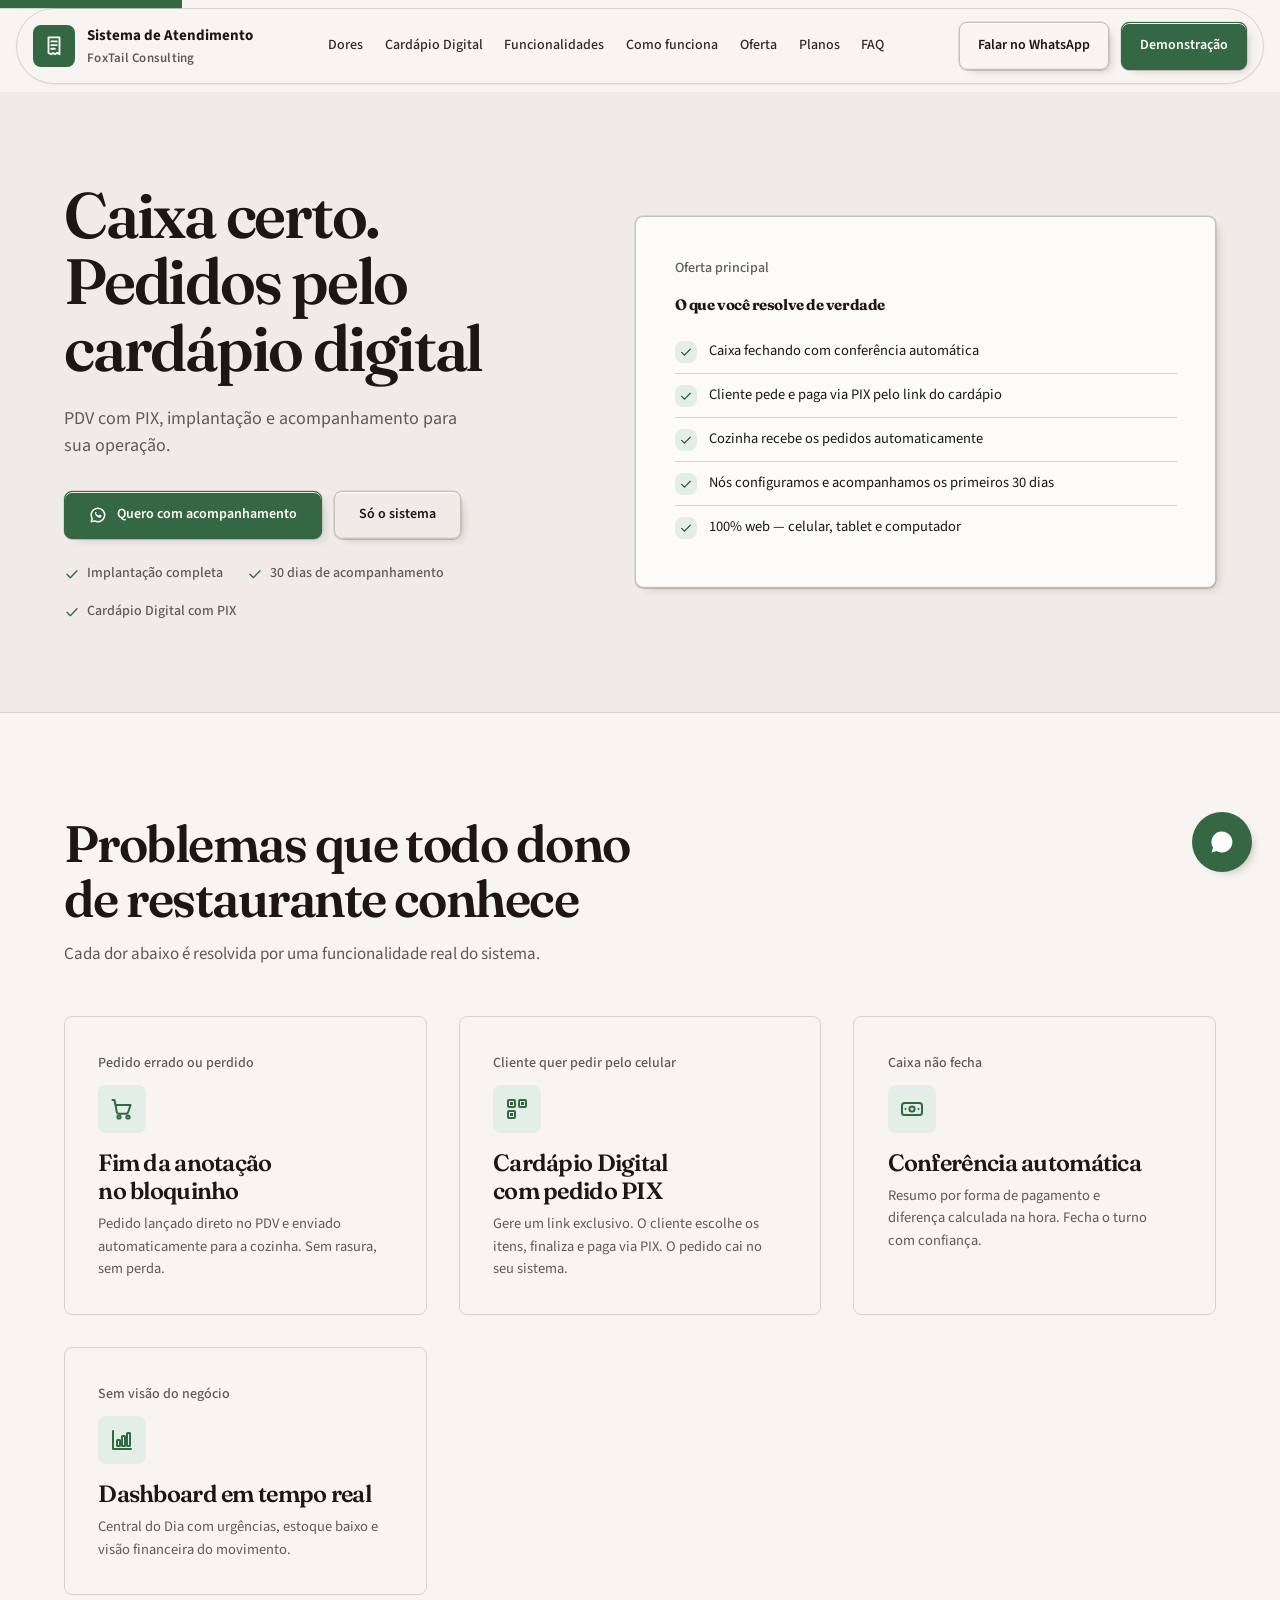
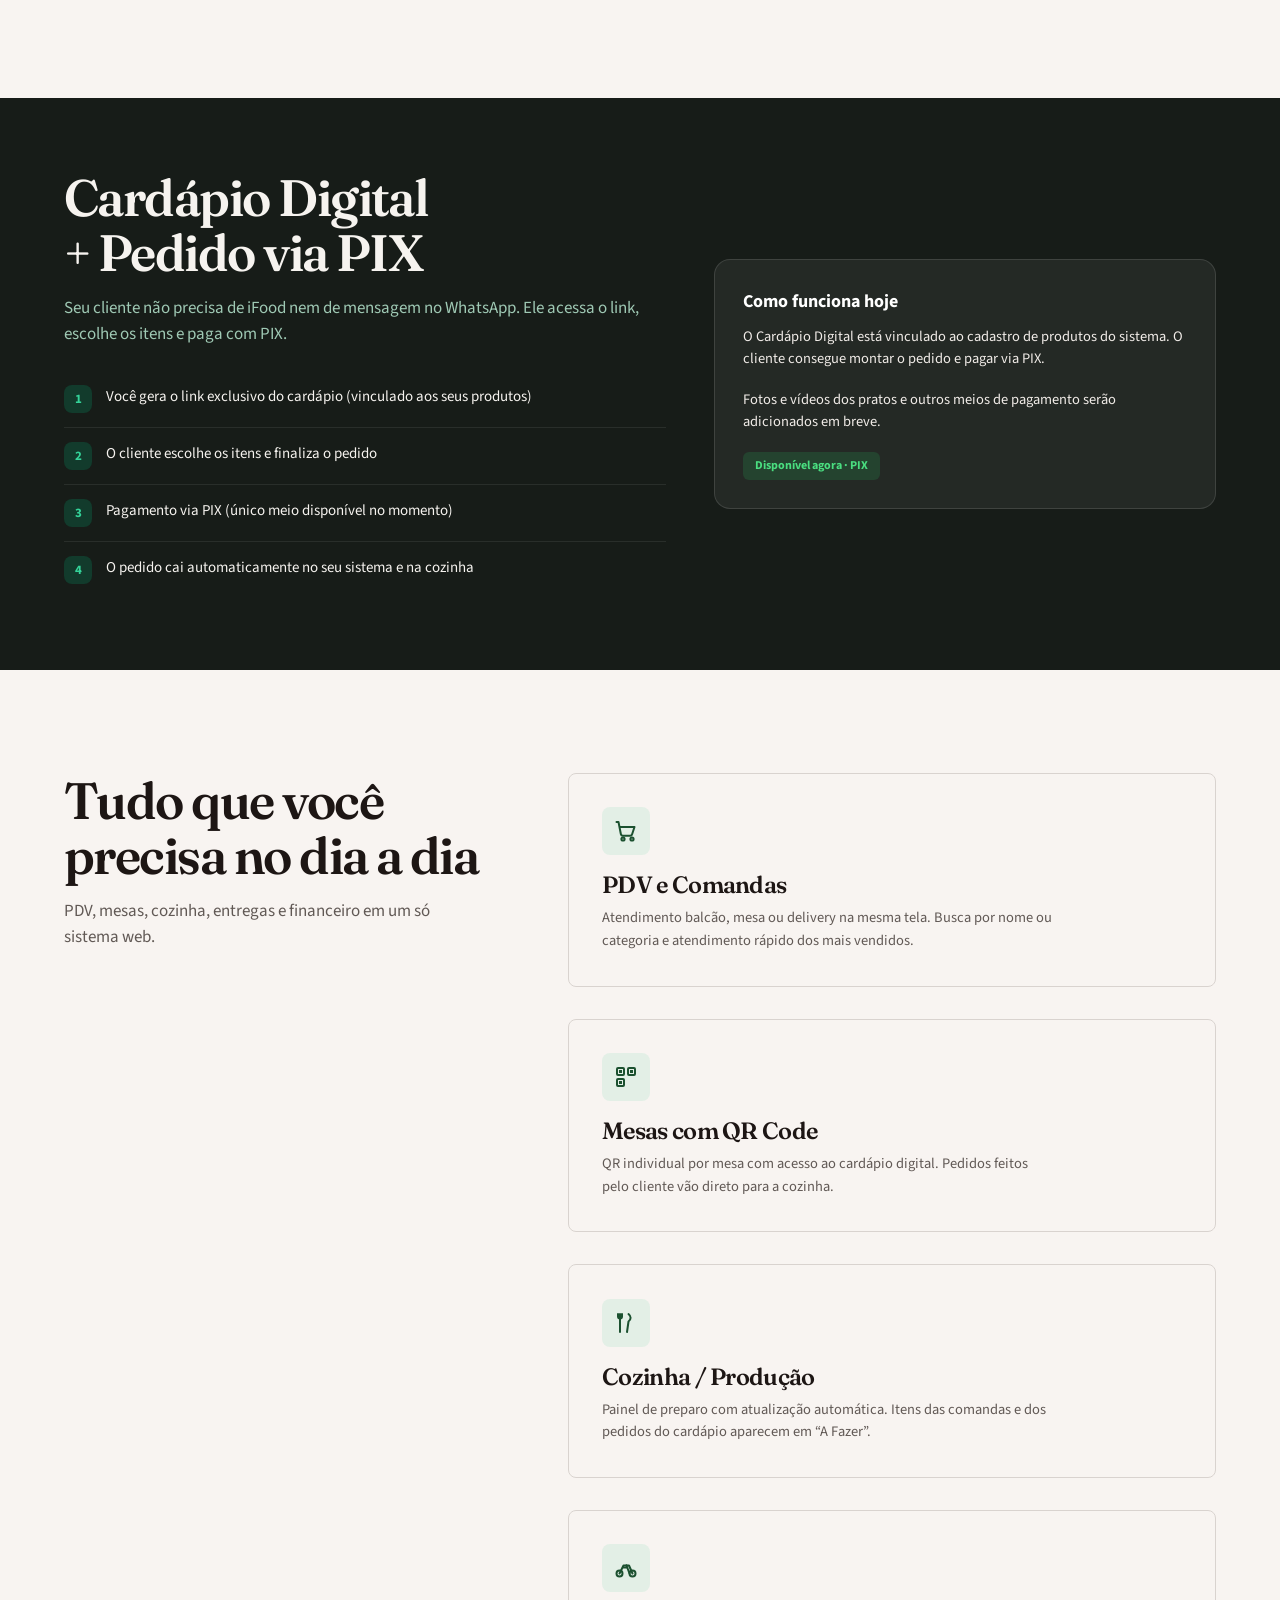
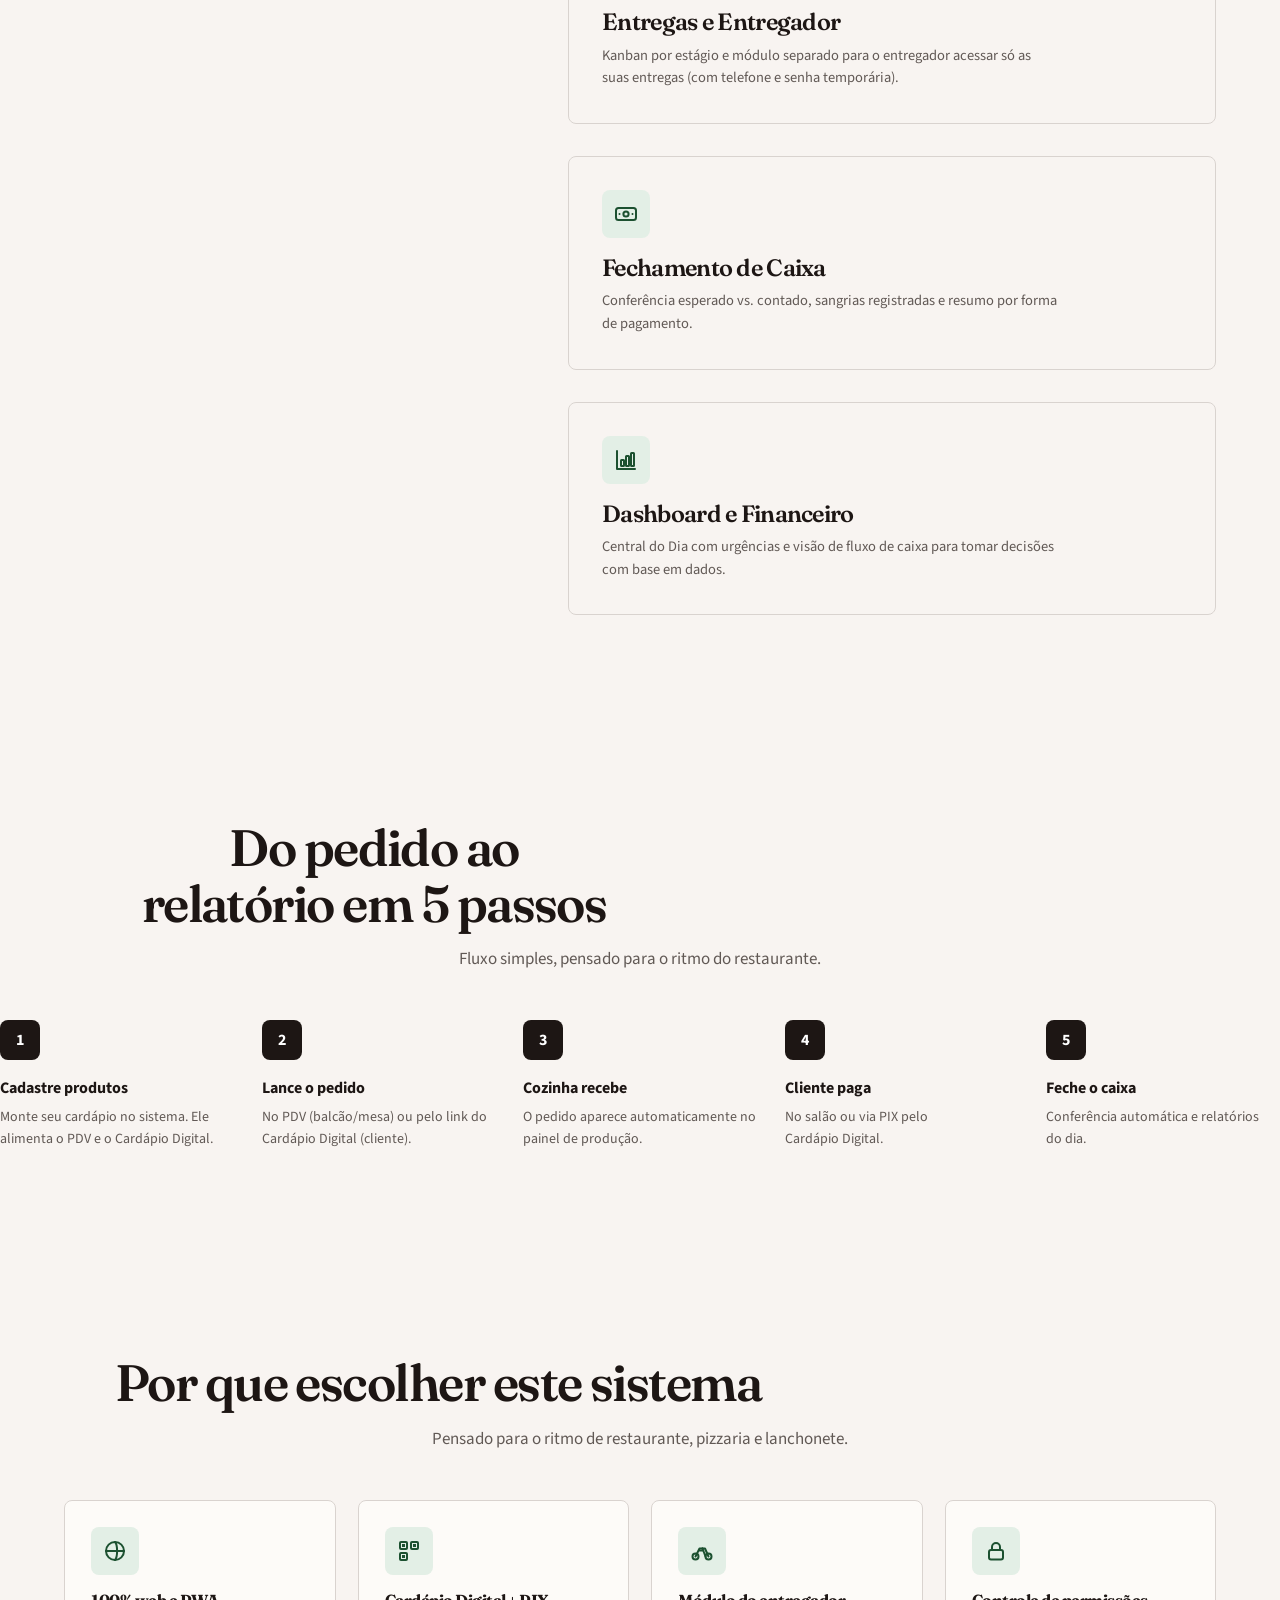
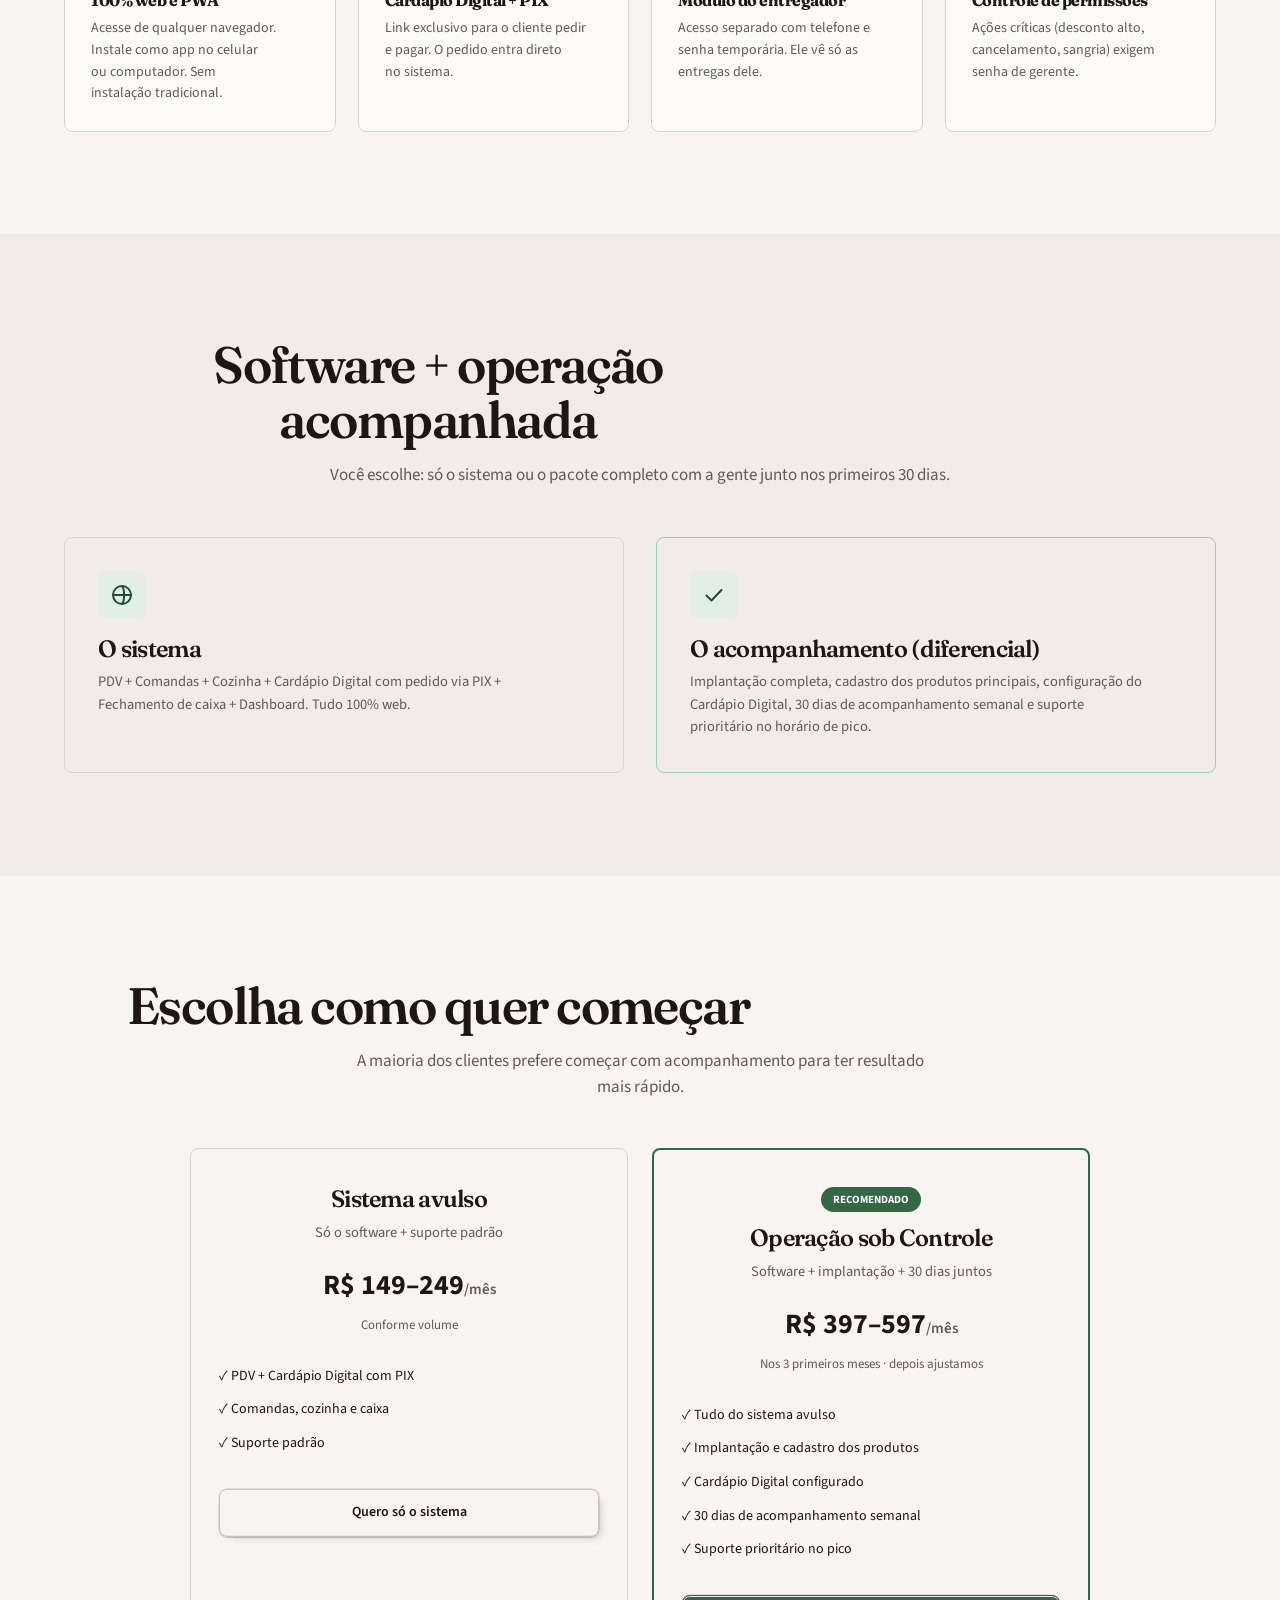
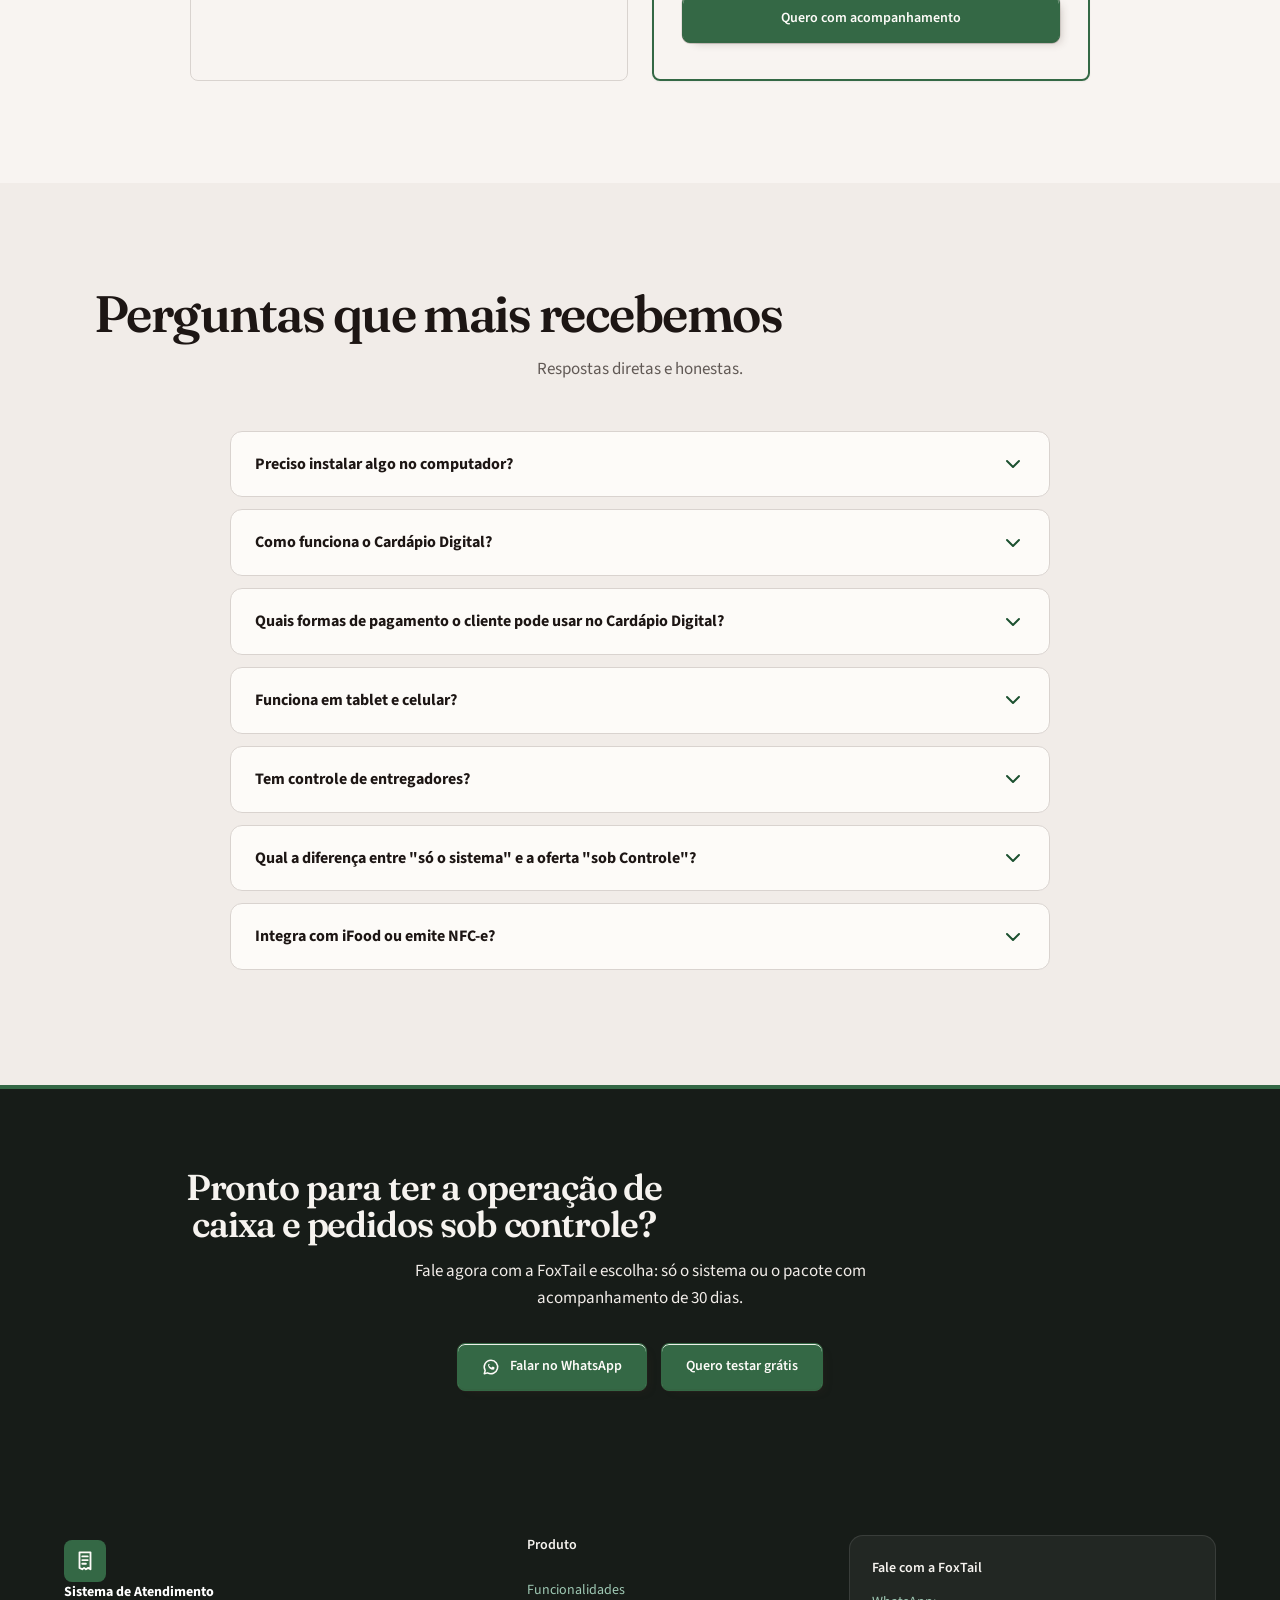
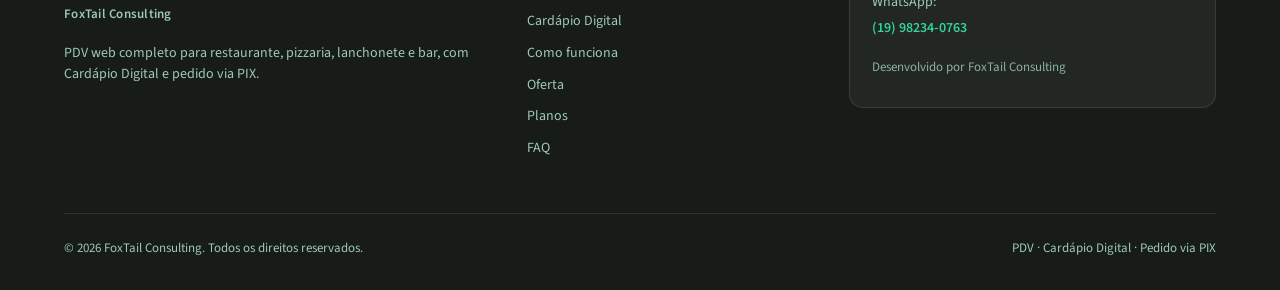
==== commit 62e58bcf: "30 leis" ====
--- a/index.html
+++ b/index.html
@@ -1,8 +1,9 @@
 <!doctype html>
-<html lang="pt-BR">
+<html lang="pt_BR">
   <head>
     <meta charset="UTF-8" />
-    <meta name="viewport" content="width=device-width, initial-scale=1.0" />
+    <meta name="viewport" content="width=device-width, initial-scale=1.0, viewport-fit=cover" />
+    <meta name="theme-color" content="#059669" />
     <meta
       name="google-site-verification"
       content="fsmbzMU7arr5Olob2zVKXi4-wYwdtrhYesmrUkMb1hA"
@@ -43,6 +44,7 @@
     />
     <link rel="preconnect" href="https://fonts.googleapis.com" />
     <link rel="preconnect" href="https://fonts.gstatic.com" crossorigin />
+    <link rel="preload" href="https://fonts.googleapis.com/css2?family=Fraunces:opsz,wght@9..144,500;9..144,600;9..144,700&family=Source+Sans+3:wght@400;500;600;700&display=swap" as="style" />
     <link
       href="https://fonts.googleapis.com/css2?family=Fraunces:opsz,wght@9..144,500;9..144,600;9..144,700&family=Source+Sans+3:wght@400;500;600;700&display=swap"
       rel="stylesheet"
@@ -81,6 +83,15 @@
       }
       html {
         scroll-behavior: smooth;
+        -ms-overflow-style: none;
+        scrollbar-width: thin;
+      }
+      html::-webkit-scrollbar {
+        width: 8px;
+      }
+      html::-webkit-scrollbar-thumb {
+        background: var(--border);
+        border-radius: 4px;
       }
       body {
         font-family: var(--font-body);
@@ -88,20 +99,58 @@
         color: var(--text);
         line-height: 1.6;
         -webkit-font-smoothing: antialiased;
+        -moz-osx-font-smoothing: grayscale;
+      }
+      :focus-visible {
+        outline: 2px solid var(--emerald);
+        outline-offset: 2px;
       }
       img {
         max-width: 100%;
         display: block;
       }
+      picture, img, svg {
+        display: block;
+        max-width: 100%;
+      }
       a {
         color: inherit;
         text-decoration: none;
+      }
+      a:focus,
+      a:hover {
+        text-decoration: underline;
       }
       button {
         font-family: inherit;
         cursor: pointer;
         border: none;
         background: none;
+      }
+      button:focus {
+        outline: 2px solid var(--emerald);
+        outline-offset: 2px;
+      }
+      .skip-link {
+        position: absolute;
+        top: 0;
+        left: 0;
+        background: var(--emerald);
+        color: #fff;
+        padding: 8px 16px;
+        text-decoration: none;
+        z-index: 1000;
+        transform: translateY(-100%);
+        transition: transform 0.2s ease;
+      }
+      .skip-link:focus {
+        transform: translateY(0);
+      }
+      .nav a:focus {
+        outline: 2px solid var(--emerald);
+        outline-offset: 2px;
+        border-radius: 2px;
+        padding: 4px;
       }
       .container {
         max-width: 1180px;
@@ -188,6 +237,11 @@
         transform: none;
         filter: brightness(1.05);
       }
+      .btn:focus {
+        outline: 2px solid currentColor;
+        outline-offset: 2px;
+        border-radius: 14px;
+      }
       .btn-primary {
         background: var(--emerald);
         color: #fff;
@@ -808,6 +862,14 @@
         flex-wrap: wrap;
         gap: 12px;
         font-size: 13px;
+      }
+      .footer-bottom a {
+        color: #34d399;
+        text-decoration: none;
+      }
+      .footer-bottom a:focus {
+        outline: 1px solid #34d399;
+        outline-offset: 2px;
       }
 
       .whatsapp-float {
@@ -1015,8 +1077,9 @@
       </symbol>
     </svg>
 
-    <!-- HEADER -->
+<!-- HEADER -->
     <header>
+      <a href="#topo" class="skip-link">Pular para o conteúdo</a>
       <div class="container nav">
         <a href="#" class="logo">
           <span class="logo-mark"
@@ -1024,8 +1087,8 @@
           ></span>
           <span>Sistema de Atendimento<small>FoxTail Consulting</small></span>
         </a>
-        <nav class="nav-links" id="navLinks">
-          <a href="#dores">Dores</a>
+        <nav class="nav-links" id="navLinks" aria-label="Navegação principal">
+          <a href="#dores" aria-current="page">Dores</a>
           <a href="#cardapio">Cardápio Digital</a>
           <a href="#funcionalidades">Funcionalidades</a>
           <a href="#como-funciona">Como funciona</a>
@@ -1048,18 +1111,19 @@
             rel="noopener"
             >Demonstração</a
           >
-          <button class="menu-toggle" id="menuToggle" aria-label="Abrir menu">
+          <button class="menu-toggle" id="menuToggle" aria-label="Abrir menu" aria-expanded="false">
             <svg class="icon"><use href="#i-menu" /></svg>
           </button>
         </div>
       </div>
     </header>
 
-    <!-- HERO -->
-    <section class="hero" id="topo">
+    <main id="main-content" tabindex="-1" role="main">
+      <!-- HERO -->
+      <section class="hero" id="topo" aria-labelledby="hero-heading">
       <div class="container hero-grid">
         <div class="reveal">
-          <h1>
+          <h1 id="hero-heading">
             Caixa certo. Pedidos pelo
             <span class="hl">cardápio digital</span>
           </h1>
@@ -1072,6 +1136,7 @@
               class="btn btn-whatsapp"
               target="_blank"
               rel="noopener"
+              aria-label="Iniciar conversa no WhatsApp com oferta completa"
             >
               <svg class="icon"><use href="#i-whats" /></svg> Quero com
               acompanhamento
@@ -1081,20 +1146,21 @@
               class="btn btn-outline"
               target="_blank"
               rel="noopener"
+              aria-label="Iniciar conversa no WhatsApp com opção só sistema"
               >Só o sistema</a
             >
           </div>
           <div class="hero-trust">
             <span
-              ><svg class="icon"><use href="#i-check" /></svg> Implantação
+              ><svg class="icon" aria-hidden="true"><use href="#i-check" /></svg> Implantação
               completa</span
             >
             <span
-              ><svg class="icon"><use href="#i-check" /></svg> 30 dias de
+              ><svg class="icon" aria-hidden="true"><use href="#i-check" /></svg> 30 dias de
               acompanhamento</span
             >
             <span
-              ><svg class="icon"><use href="#i-check" /></svg> Cardápio Digital
+              ><svg class="icon" aria-hidden="true"><use href="#i-check" /></svg> Cardápio Digital
               com PIX</span
             >
           </div>
@@ -1139,10 +1205,10 @@
     </section>
 
     <!-- DORES -->
-    <section id="dores">
+    <section id="dores" role="region" aria-labelledby="dores-heading" aria-roledescription="seção">
       <div class="container">
         <div class="reveal">
-          <h2 class="section-title">
+          <h2 id="dores-heading" class="section-title">
             Problemas que todo dono de restaurante conhece
           </h2>
           <p class="section-sub">
@@ -1153,7 +1219,7 @@
           <div class="card reveal">
             <span class="dor-tag">Pedido errado ou perdido</span>
             <div class="card-icon amber">
-              <svg class="icon"><use href="#i-cart" /></svg>
+              <svg class="icon" aria-hidden="true"><use href="#i-cart" /></svg>
             </div>
             <h3>Fim da anotação no bloquinho</h3>
             <p>
@@ -1164,7 +1230,7 @@
           <div class="card reveal">
             <span class="dor-tag">Cliente quer pedir pelo celular</span>
             <div class="card-icon amber">
-              <svg class="icon"><use href="#i-qr" /></svg>
+              <svg class="icon" aria-hidden="true"><use href="#i-qr" /></svg>
             </div>
             <h3>Cardápio Digital com pedido PIX</h3>
             <p>
@@ -1175,7 +1241,7 @@
           <div class="card reveal">
             <span class="dor-tag">Caixa não fecha</span>
             <div class="card-icon amber">
-              <svg class="icon"><use href="#i-cash" /></svg>
+              <svg class="icon" aria-hidden="true"><use href="#i-cash" /></svg>
             </div>
             <h3>Conferência automática</h3>
             <p>
@@ -1186,7 +1252,7 @@
           <div class="card reveal">
             <span class="dor-tag">Sem visão do negócio</span>
             <div class="card-icon amber">
-              <svg class="icon"><use href="#i-chart" /></svg>
+              <svg class="icon" aria-hidden="true"><use href="#i-chart" /></svg>
             </div>
             <h3>Dashboard em tempo real</h3>
             <p>
@@ -1199,11 +1265,11 @@
     </section>
 
     <!-- CARDÁPIO DIGITAL (DESTAQUE) -->
-    <section class="highlight-band" id="cardapio">
+    <section class="highlight-band" id="cardapio" role="region" aria-labelledby="cardapio-heading">
       <div class="container">
         <div class="highlight-grid">
           <div class="reveal">
-            <h2 class="section-title">Cardápio Digital + Pedido via PIX</h2>
+            <h2 id="cardapio-heading" class="section-title">Cardápio Digital + Pedido via PIX</h2>
             <p class="section-sub" style="color: #9fc9b4; margin-bottom: 0">
               Seu cliente não precisa de iFood nem de mensagem no WhatsApp. Ele
               acessa o link, escolhe os itens e paga com PIX.
@@ -1246,10 +1312,10 @@
     </section>
 
     <!-- FUNCIONALIDADES -->
-    <section id="funcionalidades">
+    <section id="funcionalidades" role="region" aria-labelledby="funcionalidades-heading">
       <div class="container">
         <div class="reveal center">
-          <h2 class="section-title">Tudo que você precisa no dia a dia</h2>
+          <h2 id="funcionalidades-heading" class="section-title">Tudo que você precisa no dia a dia</h2>
           <p class="section-sub">
             PDV, mesas, cozinha, entregas e financeiro em um só sistema web.
           </p>
@@ -1320,10 +1386,10 @@
     </section>
 
     <!-- COMO FUNCIONA -->
-    <section id="como-funciona" style="background: var(--bg-soft)">
+    <section id="como-funciona" role="region" aria-labelledby="como-funciona-heading" style="background: var(--bg-soft)>
       <div class="container">
         <div class="reveal center">
-          <h2 class="section-title">Do pedido ao relatório em 5 passos</h2>
+          <h2 id="como-funciona-heading" class="section-title">Do pedido ao relatório em 5 passos</h2>
           <p class="section-sub">
             Fluxo simples, pensado para o ritmo do restaurante.
           </p>
@@ -1364,10 +1430,10 @@
     </section>
 
     <!-- DIFERENCIAIS -->
-    <section class="diff-band" id="diferenciais">
+    <section id="diferenciais" role="region" aria-labelledby="diferenciais-heading">
       <div class="container">
         <div class="reveal center">
-          <h2 class="section-title">Por que escolher este sistema</h2>
+          <h2 id="diferenciais-heading" class="section-title">Por que escolher este sistema</h2>
           <p class="section-sub">
             Pensado para o ritmo de restaurante, pizzaria e lanchonete.
           </p>
@@ -1375,7 +1441,7 @@
         <div class="diff-grid">
           <div class="diff-card reveal">
             <div class="card-icon">
-              <svg class="icon"><use href="#i-globe2" /></svg>
+              <svg class="icon" aria-hidden="true"><use href="#i-globe2" /></svg>
             </div>
             <h3>100% web e PWA</h3>
             <p>
@@ -1385,7 +1451,7 @@
           </div>
           <div class="diff-card reveal">
             <div class="card-icon">
-              <svg class="icon"><use href="#i-qr" /></svg>
+              <svg class="icon" aria-hidden="true"><use href="#i-qr" /></svg>
             </div>
             <h3>Cardápio Digital + PIX</h3>
             <p>
@@ -1395,7 +1461,7 @@
           </div>
           <div class="diff-card reveal">
             <div class="card-icon">
-              <svg class="icon"><use href="#i-bike" /></svg>
+              <svg class="icon" aria-hidden="true"><use href="#i-bike" /></svg>
             </div>
             <h3>Módulo do entregador</h3>
             <p>
@@ -1405,7 +1471,7 @@
           </div>
           <div class="diff-card reveal">
             <div class="card-icon">
-              <svg class="icon"><use href="#i-lock" /></svg>
+              <svg class="icon" aria-hidden="true"><use href="#i-lock" /></svg>
             </div>
             <h3>Controle de permissões</h3>
             <p>
@@ -1418,10 +1484,10 @@
     </section>
 
     <!-- O QUE VOCÊ RECEBE -->
-    <section id="oferta" style="background: var(--bg-soft)">
+    <section id="oferta" role="region" aria-labelledby="oferta-heading" style="background: var(--bg-soft)">
       <div class="container">
         <div class="reveal center">
-          <h2 class="section-title">Software + operação acompanhada</h2>
+          <h2 id="oferta-heading" class="section-title">Software + operação acompanhada</h2>
           <p class="section-sub">
             Você escolhe: só o sistema ou o pacote completo com a gente junto
             nos primeiros 30 dias.
@@ -1430,7 +1496,7 @@
         <div class="grid">
           <div class="card reveal">
             <div class="card-icon">
-              <svg class="icon"><use href="#i-globe2" /></svg>
+              <svg class="icon" aria-hidden="true"><use href="#i-globe2" /></svg>
             </div>
             <h3>O sistema</h3>
             <p>
@@ -1443,7 +1509,7 @@
             style="border-color: rgba(5, 150, 105, 0.35)"
           >
             <div class="card-icon">
-              <svg class="icon"><use href="#i-check" /></svg>
+              <svg class="icon" aria-hidden="true"><use href="#i-check" /></svg>
             </div>
             <h3>O acompanhamento (diferencial)</h3>
             <p>
@@ -1457,10 +1523,10 @@
     </section>
 
     <!-- PLANOS -->
-    <section id="planos">
+    <section id="planos" role="region" aria-labelledby="planos-heading">
       <div class="container">
         <div class="reveal center">
-          <h2 class="section-title">Escolha como quer começar</h2>
+          <h2 id="planos-heading" class="section-title">Escolha como quer começar</h2>
           <p class="section-sub">
             A maioria dos clientes prefere começar com acompanhamento para ter
             resultado mais rápido.
@@ -1585,20 +1651,20 @@
     </section>
 
     <!-- FAQ -->
-    <section id="faq" style="background: var(--bg-soft)">
+    <section id="faq" role="region" style="background: var(--bg-soft)" aria-labelledby="faq-heading">
       <div class="container">
         <div class="reveal center">
-          <h2 class="section-title">Perguntas que mais recebemos</h2>
+          <h2 id="faq-heading" class="section-title">Perguntas que mais recebemos</h2>
           <p class="section-sub">Respostas diretas e honestas.</p>
         </div>
         <div class="faq reveal">
           <div class="faq-item">
-            <button class="faq-q">
-              Preciso instalar algo no computador?<svg class="icon chev">
+            <button class="faq-q" aria-expanded="false" aria-controls="faq1-content">
+              Preciso instalar algo no computador?<svg class="icon chev" aria-hidden="true">
                 <use href="#i-chev" />
               </svg>
             </button>
-            <div class="faq-a">
+            <div id="faq1-content" class="faq-a" role="region">
               <div class="faq-a-inner">
                 Não. O sistema é 100% web (PWA). Basta abrir o endereço no
                 navegador. Você também pode instalar como app na tela inicial do
@@ -1607,12 +1673,12 @@
             </div>
           </div>
           <div class="faq-item">
-            <button class="faq-q">
-              Como funciona o Cardápio Digital?<svg class="icon chev">
+            <button class="faq-q" aria-expanded="false" aria-controls="faq2-content">
+              Como funciona o Cardápio Digital?<svg class="icon chev" aria-hidden="true">
                 <use href="#i-chev" />
               </svg>
             </button>
-            <div class="faq-a">
+            <div id="faq2-content" class="faq-a" role="region">
               <div class="faq-a-inner">
                 Você gera um link exclusivo vinculado aos produtos cadastrados.
                 O cliente acessa, escolhe os itens, finaliza o pedido e paga via
@@ -1623,11 +1689,10 @@
             </div>
           </div>
           <div class="faq-item">
-            <button class="faq-q">
-              Quais formas de pagamento o cliente pode usar no Cardápio
-              Digital?<svg class="icon chev"><use href="#i-chev" /></svg>
+            <button class="faq-q" aria-expanded="false" aria-controls="faq3-content">
+              Quais formas de pagamento o cliente pode usar no Cardápio Digital?<svg class="icon chev" aria-hidden="true"><use href="#i-chev" /></svg>
             </button>
-            <div class="faq-a">
+            <div id="faq3-content" class="faq-a" role="region">
               <div class="faq-a-inner">
                 No momento, apenas PIX. Outros meios de pagamento serão
                 adicionados em breve.
@@ -1635,12 +1700,12 @@
             </div>
           </div>
           <div class="faq-item">
-            <button class="faq-q">
-              Funciona em tablet e celular?<svg class="icon chev">
+            <button class="faq-q" aria-expanded="false" aria-controls="faq4-content">
+              Funciona em tablet e celular?<svg class="icon chev" aria-hidden="true">
                 <use href="#i-chev" />
               </svg>
             </button>
-            <div class="faq-a">
+            <div id="faq4-content" class="faq-a" role="region">
               <div class="faq-a-inner">
                 Sim. A interface é responsiva e o sistema pode ser instalado
                 como PWA em Android, iOS e desktop.
@@ -1648,12 +1713,12 @@
             </div>
           </div>
           <div class="faq-item">
-            <button class="faq-q">
-              Tem controle de entregadores?<svg class="icon chev">
+            <button class="faq-q" aria-expanded="false" aria-controls="faq5-content">
+              Tem controle de entregadores?<svg class="icon chev" aria-hidden="true">
                 <use href="#i-chev" />
               </svg>
             </button>
-            <div class="faq-a">
+            <div id="faq5-content" class="faq-a" role="region">
               <div class="faq-a-inner">
                 Sim. Existe um módulo separado em que o entregador acessa com
                 telefone e senha temporária e vê apenas as entregas dele.
@@ -1662,11 +1727,10 @@
           </div>
 
           <div class="faq-item">
-            <button class="faq-q">
-              Qual a diferença entre “só o sistema” e a oferta “sob
-              Controle”?<svg class="icon chev"><use href="#i-chev" /></svg>
+            <button class="faq-q" aria-expanded="false" aria-controls="faq6-content">
+              Qual a diferença entre "só o sistema" e a oferta "sob Controle"?<svg class="icon chev" aria-hidden="true"><use href="#i-chev" /></svg>
             </button>
-            <div class="faq-a">
+            <div id="faq6-content" class="faq-a" role="region">
               <div class="faq-a-inner">
                 No plano só sistema você recebe o software e o suporte padrão.
                 Na oferta sob Controle fazemos a implantação completa,
@@ -1678,12 +1742,12 @@
           </div>
 
           <div class="faq-item">
-            <button class="faq-q">
-              Integra com iFood ou emite NFC-e?<svg class="icon chev">
+            <button class="faq-q" aria-expanded="false" aria-controls="faq7-content">
+              Integra com iFood ou emite NFC-e?<svg class="icon chev" aria-hidden="true">
                 <use href="#i-chev" />
               </svg>
             </button>
-            <div class="faq-a">
+            <div id="faq7-content" class="faq-a" role="region">
               <div class="faq-a-inner">
                 Nesta versão não há integração nativa com iFood, Rappi, TEF ou
                 emissão de NFC-e/SAT. O foco atual é o fluxo interno do
@@ -1697,9 +1761,9 @@
     </section>
 
     <!-- CTA FINAL -->
-    <section class="final-cta" id="contato">
+    <section class="final-cta" id="contato" aria-labelledby="contato-heading">
       <div class="container reveal">
-        <h2>Pronto para ter a operação de caixa e pedidos sob controle?</h2>
+        <h2 id="contato-heading">Pronto para ter a operação de caixa e pedidos sob controle?</h2>
         <p>
           Fale agora com a FoxTail e escolha: só o sistema ou o pacote com
           acompanhamento de 30 dias.
@@ -1714,31 +1778,35 @@
         >
           <a
             href="https://wa.me/5519982340763?text=Olá! Quero a oferta Operação de Caixa e Pedidos sob Controle"
-            class="btn btn-light"
+            class="btn btn-primary"
             target="_blank"
             rel="noopener"
+            aria-label="Iniciar conversa no WhatsApp com oferta completa"
           >
-            <svg class="icon"><use href="#i-whats" /></svg> Falar no WhatsApp
+            <svg class="icon" aria-hidden="true"><use href="#i-whats" /></svg> Falar no WhatsApp
           </a>
           <a
             href="https://wa.me/5519982340763?text=Olá! Quero saber mais sobre a oferta sob Controle"
-            class="btn btn-orange"
+            class="btn btn-primary"
             target="_blank"
             rel="noopener"
+            aria-label="Iniciar conversa no WhatsApp com oferta sob controle"
             >Quero testar grátis</a
           >
         </div>
       </div>
     </section>
 
+    </main>
+
     <!-- FOOTER -->
-    <footer>
+    <footer role="contentinfo">
       <div class="container">
         <div class="footer-grid">
           <div class="footer-col footer-brand">
             <a href="#" class="logo">
               <span class="logo-mark"
-                ><svg class="icon"><use href="#i-receipt" /></svg
+                ><svg class="icon" aria-hidden="true"><use href="#i-receipt" /></svg
               ></span>
               <span
                 >Sistema de Atendimento<small>FoxTail Consulting</small></span
@@ -1749,7 +1817,7 @@
               Cardápio Digital e pedido via PIX.
             </p>
           </div>
-          <div class="footer-col">
+          <nav class="footer-col" aria-label="Links do rodapé">
             <h4>Produto</h4>
             <a href="#funcionalidades">Funcionalidades</a>
             <a href="#cardapio">Cardápio Digital</a>
@@ -1757,7 +1825,7 @@
             <a href="#oferta">Oferta</a>
             <a href="#planos">Planos</a>
             <a href="#faq">FAQ</a>
-          </div>
+          </nav>
           <div class="footer-col">
             <div class="footer-contact">
               <h4>Fale com a FoxTail</h4>
@@ -1776,7 +1844,7 @@
             </div>
           </div>
         </div>
-        <div class="footer-bottom">
+        <div class="footer-bottom" role="presentation">
           <span
             >&copy; 2026 FoxTail Consulting. Todos os direitos reservados.</span
           >
@@ -1820,15 +1888,19 @@
           io.observe(el);
         });
 
-        // FAQ accordion
+        // FAQ accordion with ARIA state management
         document.querySelectorAll('.faq-q').forEach(function (btn) {
           btn.addEventListener('click', function () {
             var item = btn.parentElement;
             var wasOpen = item.classList.contains('open');
             document.querySelectorAll('.faq-item.open').forEach(function (i) {
               i.classList.remove('open');
+              i.querySelector('.faq-q').setAttribute('aria-expanded', 'false');
             });
-            if (!wasOpen) item.classList.add('open');
+            if (!wasOpen) {
+              item.classList.add('open');
+              btn.setAttribute('aria-expanded', 'true');
+            }
           });
         });
 
@@ -1837,8 +1909,9 @@
         var links = document.getElementById('navLinks');
         if (toggle && links) {
           toggle.addEventListener('click', function () {
-            links.classList.toggle('open');
-            var open = links.classList.contains('open');
+            var open = links.classList.toggle('open');
+            toggle.setAttribute('aria-expanded', open);
+            toggle.setAttribute('aria-label', open ? 'Fechar menu' : 'Abrir menu');
             toggle.innerHTML =
               '<svg class="icon"><use href="#' +
               (open ? 'i-x' : 'i-menu') +
@@ -1847,11 +1920,45 @@
           links.querySelectorAll('a').forEach(function (a) {
             a.addEventListener('click', function () {
               links.classList.remove('open');
+              toggle.setAttribute('aria-expanded', 'false');
+              toggle.setAttribute('aria-label', 'Abrir menu');
               toggle.innerHTML =
                 '<svg class="icon"><use href="#i-menu"/></svg>';
             });
           });
         }
+        // Update aria-current based on scroll position
+        function updatePageIndicator() {
+          var sections = [
+            { id: 'dores', link: '#dores' },
+            { id: 'cardapio', link: '#cardapio' },
+            { id: 'funcionalidades', link: '#funcionalidades' },
+            { id: 'como-funciona', link: '#como-funciona' },
+            { id: 'oferta', link: '#oferta' },
+            { id: 'planos', link: '#planos' },
+            { id: 'faq', link: '#faq' },
+            { id: 'contato', link: '#contato' }
+          ];
+          var currentSection = '';
+          sections.forEach(function (section) {
+            var el = document.getElementById(section.id);
+            if (el && el.getBoundingClientRect().top < 150) {
+              currentSection = section.id;
+            }
+          });
+          sections.forEach(function (section) {
+            var link = document.querySelector('nav a[href="' + section.link + '"]');
+            if (link) {
+              if (section.id === currentSection) {
+                link.setAttribute('aria-current', 'page');
+              } else {
+                link.removeAttribute('aria-current');
+              }
+            }
+          });
+        }
+        window.addEventListener('scroll', updatePageIndicator);
+        document.addEventListener('DOMContentLoaded', updatePageIndicator);
       })();
     </script>
   </body>
